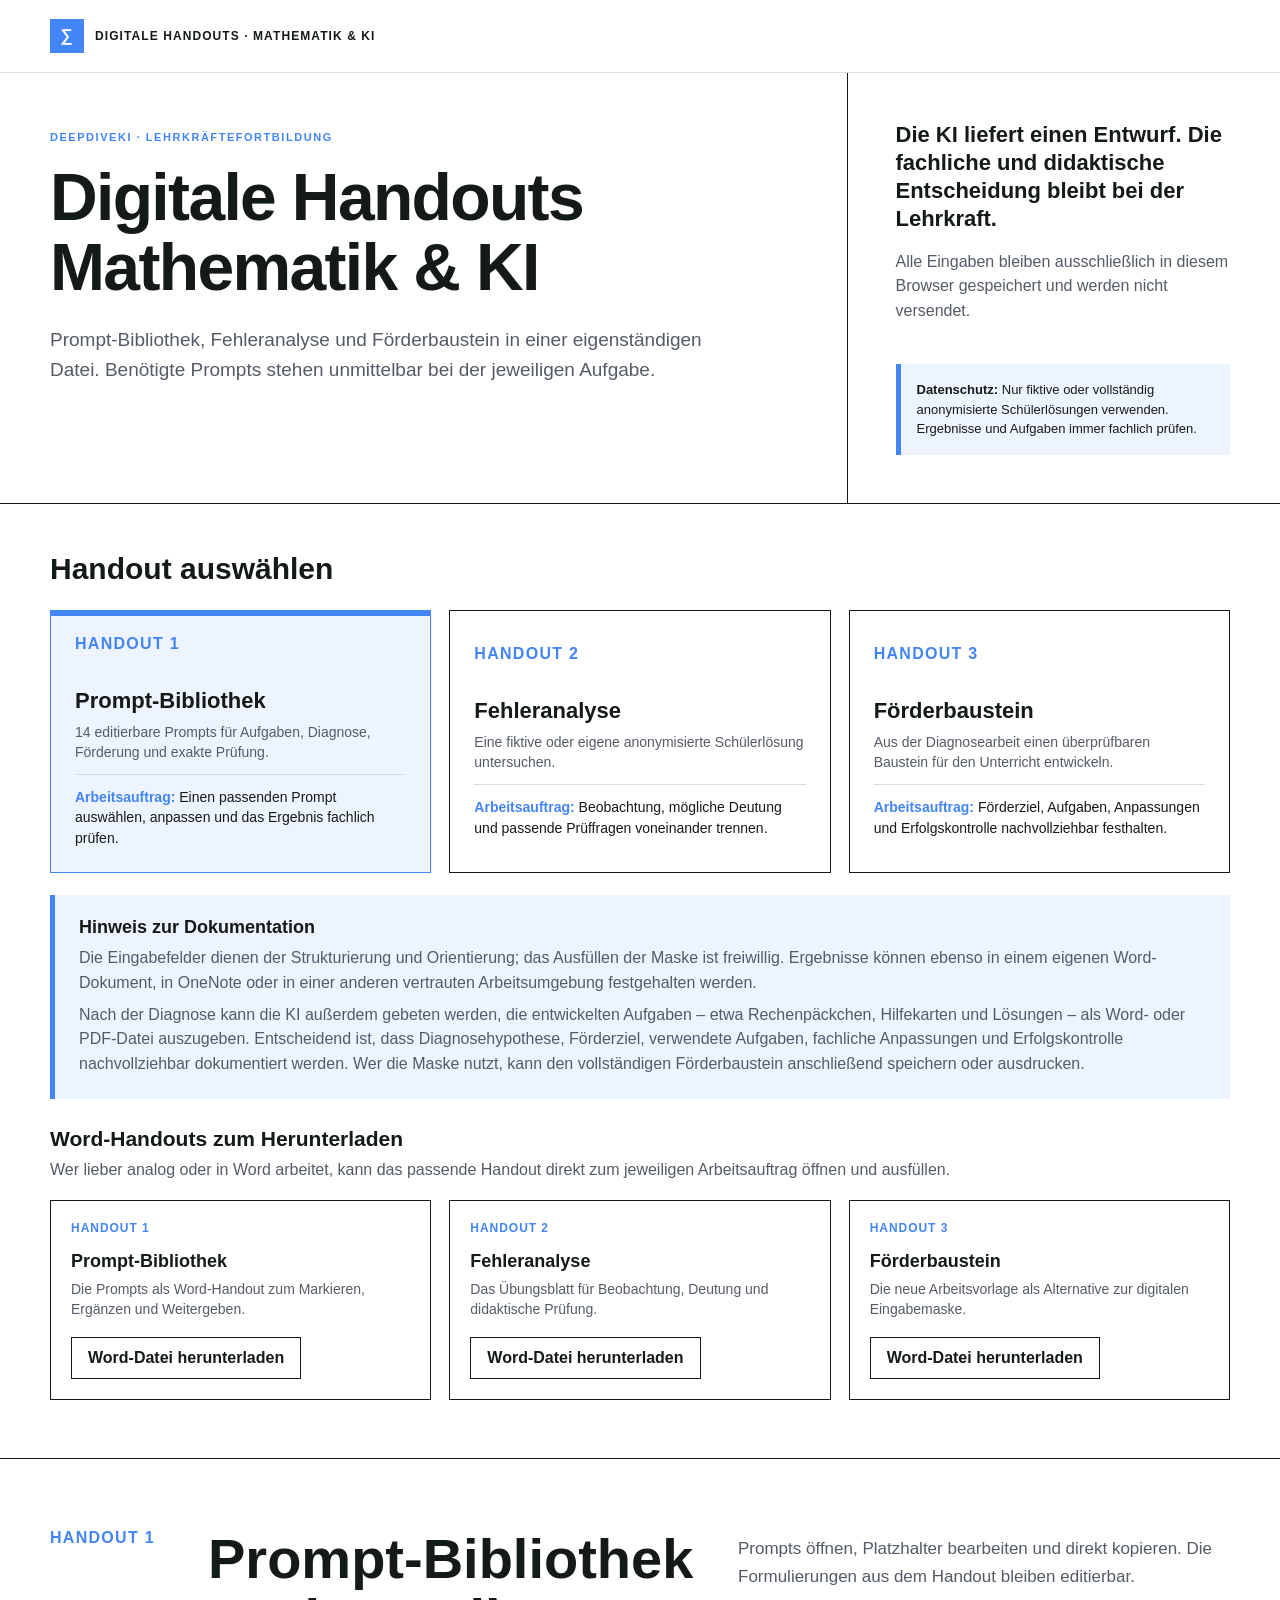
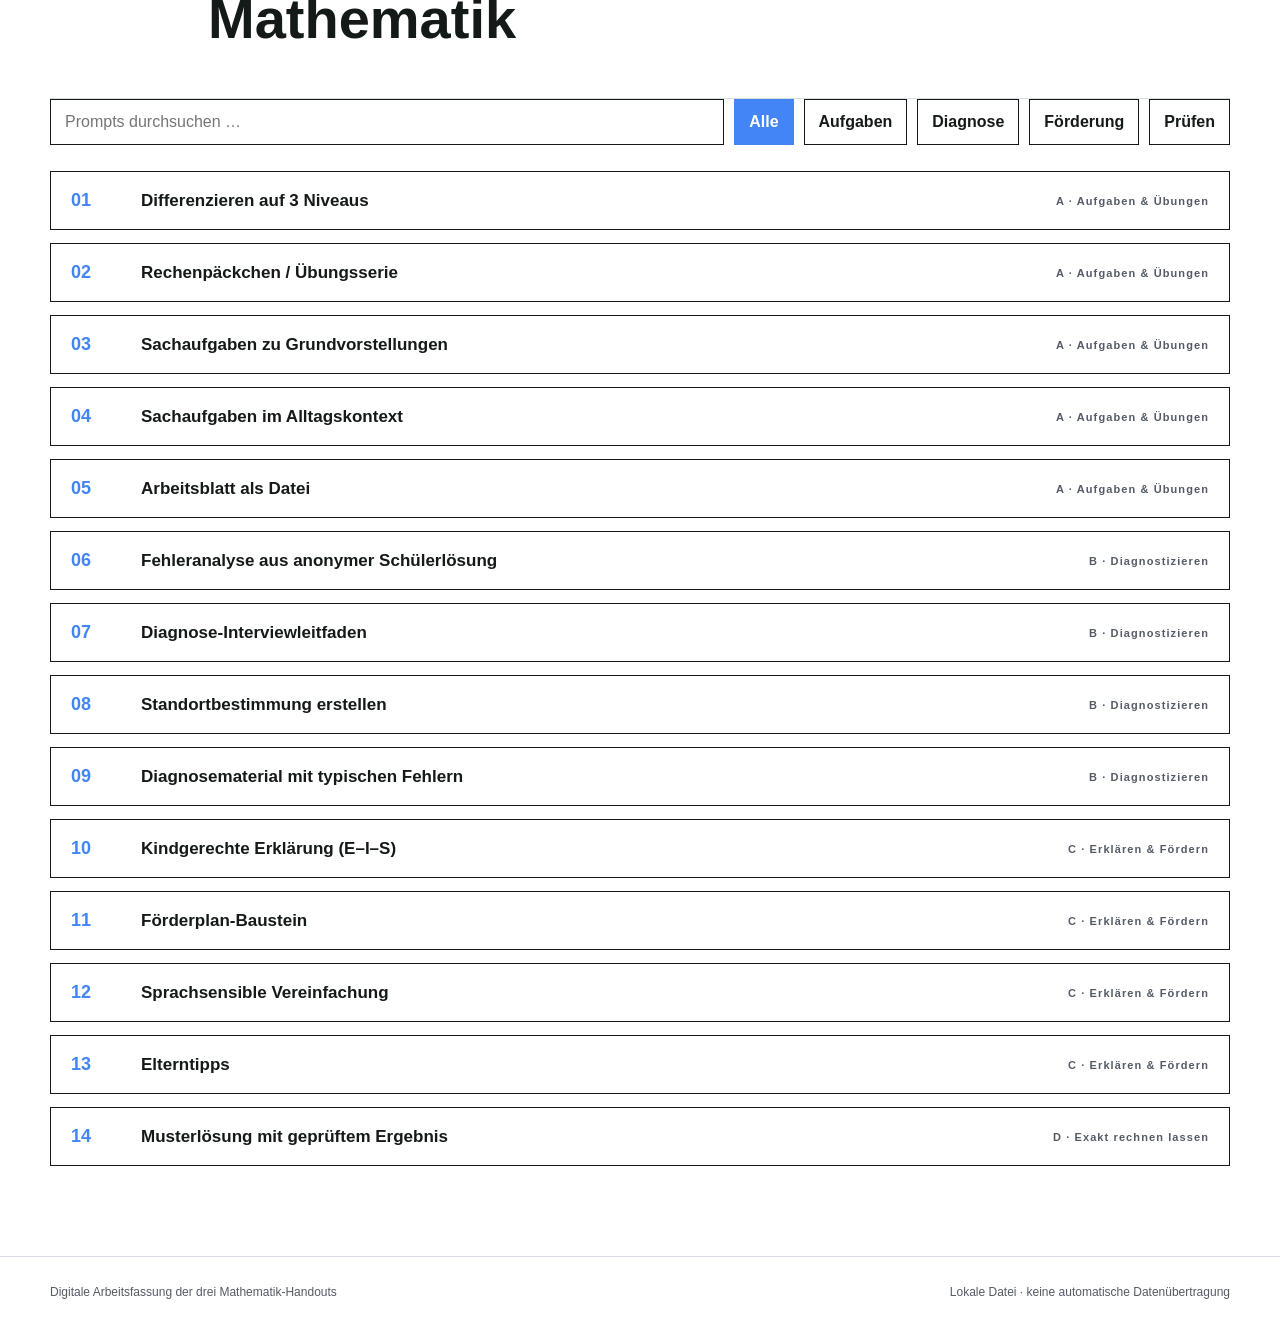
==== index.html @ 6865212b "Interaktive Handouts als Startseite bereitstellen" ====
<!doctype html>
<html lang="de">
<head>
  <meta charset="utf-8">
  <meta name="viewport" content="width=device-width, initial-scale=1">
  <meta name="description" content="Drei digitale Handouts zu Prompts, Fehleranalyse und Förderung im Mathematikunterricht.">
  <title>Digitale Handouts | Mathematik & KI</title>
  <style>
    :root {
      --ink: #141a18;
      --paper: #ffffff;
      --paper-2: #eef4ff;
      --white: #ffffff;
      --lime: #eaf2ff;
      --coral: #4385f5;
      --blue: #4385f5;
      --cyan: #4385f5;
      --muted: #545b66;
      --line: #d8dde6;
      --dark: #eef4ff;
      --serif: Arial, Helvetica, sans-serif;
      --sans: Arial, Helvetica, sans-serif;
      --shadow: none;
    }

    * { box-sizing: border-box; }
    html { scroll-behavior: smooth; }
    body { margin: 0; background: var(--paper); color: var(--ink); font-family: var(--sans); font-size: 16px; }
    button, input, textarea, select { font: inherit; color: inherit; }
    button { cursor: pointer; }
    a { color: inherit; }
    ::selection { background: var(--lime); }
    .wrap { width: min(1180px, calc(100% - 40px)); margin: 0 auto; }

    .topbar { position: sticky; top: 0; z-index: 20; border-bottom: 1px solid var(--line); background: rgba(244, 241, 233, .94); backdrop-filter: blur(14px); }
    .topbar .wrap { min-height: 72px; display: flex; align-items: center; justify-content: space-between; gap: 24px; }
    .brand { display: flex; align-items: center; gap: 11px; font-size: 12px; font-weight: 900; letter-spacing: .09em; }
    .brand-mark { width: 34px; height: 34px; display: grid; place-items: center; background: var(--blue); color: white; font-family: var(--sans); font-size: 17px; font-weight: 900; }
    .top-actions { display: flex; align-items: center; gap: 10px; }
    .status { min-height: 20px; color: var(--muted); font-size: 12px; font-weight: 750; }

    .hero { border-bottom: 1px solid var(--ink); }
    .hero .wrap { display: grid; grid-template-columns: 1.35fr .65fr; min-height: 450px; }
    .hero-copy { padding: 80px 70px 70px 0; }
    .eyebrow, .mini-label { margin: 0; font-size: 11px; font-weight: 900; letter-spacing: .14em; text-transform: uppercase; }
    .eyebrow { color: var(--blue); }
    h1 { margin: 20px 0 22px; max-width: 800px; font-family: var(--sans); font-size: clamp(42px, 6vw, 66px); font-weight: 800; line-height: 1.06; letter-spacing: -.025em; }
    h1 em { color: var(--ink); font-weight: 800; font-style: normal; }
    .hero-copy > p:last-child { max-width: 690px; color: var(--muted); font-size: 19px; line-height: 1.6; }
    .hero-side { padding: 68px 0 68px 48px; border-left: 1px solid var(--ink); display: flex; flex-direction: column; justify-content: flex-end; }
    .hero-side strong { font-family: var(--sans); font-size: 22px; line-height: 1.28; font-weight: 750; }
    .hero-side p { color: var(--muted); line-height: 1.55; }
    .privacy { margin-top: 24px; padding: 16px; border-left: 5px solid var(--blue); background: var(--paper-2); font-size: 13px; line-height: 1.5; }

    .station-picker { padding: 48px 0 58px; }
    .station-picker h2 { margin: 0 0 24px; font-family: var(--serif); font-size: 38px; font-weight: 400; }
    .station-tabs { display: grid; grid-template-columns: repeat(3, 1fr); gap: 18px; }
    .station-tab { min-height: 220px; padding: 24px; border: 1px solid var(--ink); background: transparent; text-align: left; transition: transform .15s, box-shadow .15s, background .15s; }
    .station-tab:hover, .station-tab:focus-visible { border-color: var(--blue); background: #f8fbff; }
    .station-tab.active { background: var(--paper-2); border-color: var(--blue); box-shadow: inset 0 5px 0 var(--blue); }
    .station-tab span { display: block; font-family: var(--serif); font-size: 30px; }
    .station-tab strong { display: block; margin: 35px 0 8px; font-size: 22px; }
    .station-tab small { color: var(--muted); font-size: 14px; line-height: 1.45; }
    .station-tab .station-task { display: block; margin-top: 12px; padding-top: 12px; border-top: 1px solid var(--line); color: var(--ink); }
    .station-tab .station-task b { color: var(--blue); }
    .work-note { margin-top: 22px; padding: 22px 24px; border-left: 5px solid var(--blue); background: var(--paper-2); }
    .work-note h3 { margin: 0 0 8px; font-size: 18px; }
    .work-note p { margin: 7px 0 0; color: var(--muted); line-height: 1.55; }
    .downloads { margin-top: 28px; }
    .downloads h3 { margin: 0 0 7px; font-size: 21px; }
    .downloads > p { margin: 0 0 17px; color: var(--muted); line-height: 1.55; }
    .download-grid { display: grid; grid-template-columns: repeat(3, 1fr); gap: 18px; }
    .download-card { display: flex; min-height: 180px; padding: 20px; border: 1px solid var(--ink); background: var(--white); flex-direction: column; align-items: flex-start; }
    .download-card span { color: var(--blue); font-size: 12px; font-weight: 900; letter-spacing: .08em; }
    .download-card strong { margin: 16px 0 7px; font-size: 18px; }
    .download-card p { margin: 0 0 18px; color: var(--muted); font-size: 14px; line-height: 1.45; }
    .download-card .button { margin-top: auto; display: inline-flex; align-items: center; text-decoration: none; color: var(--ink); }

    .station-panel { display: none; border-top: 1px solid var(--ink); }
    .station-panel.active { display: block; }
    .station-head { padding: 70px 0 50px; display: grid; grid-template-columns: 120px 1fr 1fr; gap: 38px; align-items: start; }
    .station-number { font-family: var(--sans); font-size: 16px; font-weight: 900; letter-spacing: .08em; color: var(--blue); }
    .station-head h2 { margin: 0; font-family: var(--sans); font-size: clamp(38px, 5vw, 56px); font-weight: 800; line-height: 1.06; color: var(--ink); }
    .station-head > p { margin: 6px 0 0; color: var(--muted); font-size: 17px; line-height: 1.6; }
    .station-body { padding-bottom: 90px; }

    .toolbar { display: flex; flex-wrap: wrap; align-items: center; gap: 10px; margin-bottom: 26px; }
    .toolbar input { flex: 1 1 280px; min-height: 46px; padding: 10px 14px; border: 1px solid var(--ink); background: var(--white); }
    .filter { min-height: 46px; padding: 10px 14px; border: 1px solid var(--ink); background: transparent; font-weight: 800; }
    .filter.active { background: var(--ink); color: white; }

    .prompt-list { display: grid; gap: 13px; }
    .prompt-item { border: 1px solid var(--ink); background: var(--white); }
    .prompt-item[hidden] { display: none; }
    .prompt-summary { width: 100%; padding: 18px 20px; border: 0; background: transparent; display: grid; grid-template-columns: 54px 1fr auto; align-items: center; gap: 16px; text-align: left; }
    .prompt-summary:hover { background: var(--paper-2); }
    .prompt-id { font-family: var(--serif); font-size: 25px; color: var(--coral); }
    .prompt-summary strong { font-size: 17px; }
    .prompt-category { color: var(--muted); font-size: 11px; font-weight: 900; letter-spacing: .1em; }
    .prompt-detail { display: none; padding: 0 20px 20px 90px; }
    .prompt-item.open .prompt-detail { display: block; }
    .prompt-detail textarea, .generated-prompt textarea { width: 100%; min-height: 130px; padding: 16px; border: 1px solid var(--ink); background: var(--paper); resize: vertical; line-height: 1.55; }
    .prompt-actions { display: flex; align-items: center; justify-content: space-between; gap: 12px; margin-top: 10px; }
    .prompt-actions small { color: var(--muted); }

    .button { min-height: 42px; padding: 10px 16px; border: 1px solid var(--ink); background: transparent; font-weight: 850; }
    .button:hover, .button:focus-visible { background: var(--lime); }
    .button.primary { border-color: var(--ink); background: var(--ink); color: white; }
    .button.primary:hover, .button.primary:focus-visible { background: var(--blue); border-color: var(--blue); }
    .button.coral { background: var(--coral); color: var(--ink); }

    .analysis-layout { display: grid; grid-template-columns: .86fr 1.14fr; gap: 34px; align-items: start; }
    .case-list { display: grid; gap: 9px; }
    .case-card { padding: 16px; border: 1px solid var(--ink); background: transparent; text-align: left; display: grid; grid-template-columns: 38px 1fr; gap: 12px; }
    .case-card:hover, .case-card.active { background: var(--lime); }
    .case-card span { font-family: var(--serif); font-size: 24px; }
    .case-card strong { display: block; }
    .case-card small { color: var(--muted); line-height: 1.4; }
    .own-case { margin-top: 18px; padding: 18px; border: 1px solid var(--ink); background: var(--white); }
    .own-case label, .form-grid label, .reflection-grid label { display: block; font-size: 12px; font-weight: 850; }
    .own-case input, .form-grid input, .form-grid textarea, .reflection-grid textarea { width: 100%; margin-top: 7px; padding: 12px; border: 1px solid var(--ink); background: var(--white); }
    .own-case label + label { margin-top: 12px; }
    .generated-prompt { border: 1px solid #b8c9e7; border-left: 5px solid var(--blue); background: var(--dark); color: var(--ink); padding: 24px; }
    .generated-prompt h3 { margin: 8px 0 17px; font-family: var(--serif); font-size: 31px; font-weight: 400; }
    .generated-prompt textarea { color: var(--ink); background: var(--white); min-height: 275px; }
    .generated-prompt .prompt-actions small { color: var(--muted); }
    .reflection-grid { display: grid; grid-template-columns: 1fr 1fr; gap: 18px; margin-top: 28px; }
    .reflection-grid label { padding: 19px; border: 1px solid var(--ink); background: var(--white); }
    .reflection-grid textarea { min-height: 115px; resize: vertical; }
    .trainer { margin-top: 32px; border: 1px solid var(--ink); }
    .trainer > button { width: 100%; padding: 17px 20px; border: 0; background: var(--paper-2); display: flex; justify-content: space-between; font-weight: 900; text-align: left; }
    .trainer-content { display: none; padding: 22px; background: var(--white); }
    .trainer.open .trainer-content { display: block; }
    .trainer-content h4 { margin: 0 0 9px; font-size: 19px; }
    .trainer-content p { color: var(--muted); line-height: 1.55; }
    .didactic-note { margin-top: 18px; padding: 17px; border-left: 5px solid var(--blue); background: #eef0ff; line-height: 1.55; }

    .builder-layout { display: grid; grid-template-columns: 1fr 1fr; gap: 30px; align-items: start; }
    .form-card { padding: 24px; border: 1px solid var(--ink); background: var(--white); }
    .form-card h3 { margin: 0 0 20px; font-family: var(--serif); font-size: 31px; font-weight: 400; }
    .form-grid { display: grid; grid-template-columns: 1fr 1fr; gap: 14px; }
    .form-grid label.wide { grid-column: 1 / -1; }
    .form-grid textarea { min-height: 95px; resize: vertical; }
    .form-grid textarea.long-output { min-height: 300px; }
    .form-grid textarea.final-output { min-height: 380px; }
    .module-list { display: grid; gap: 10px; }
    .module-card { border: 1px solid var(--ink); background: var(--paper); }
    .module-top { padding: 15px; display: grid; grid-template-columns: 28px 1fr auto; gap: 12px; align-items: center; }
    .module-top input { width: 20px; height: 20px; accent-color: var(--coral); }
    .module-top strong { display: block; }
    .module-top small { color: var(--muted); }
    .module-prompt { display: none; padding: 0 15px 15px 55px; }
    .module-card.selected .module-prompt { display: block; }
    .module-prompt textarea { width: 100%; min-height: 135px; padding: 13px; border: 1px solid var(--ink); background: var(--white); resize: vertical; line-height: 1.5; }
    .checklist { display: grid; gap: 10px; margin: 12px 0 20px; }
    .checklist label { display: flex; align-items: flex-start; gap: 11px; padding: 12px; border: 1px solid var(--line); }
    .checklist input { width: 19px; height: 19px; accent-color: var(--blue); }
    .builder-footer { margin-top: 28px; padding: 23px; border: 1px solid #b8c9e7; border-left: 5px solid var(--blue); background: var(--paper-2); display: flex; justify-content: space-between; align-items: center; gap: 20px; }
    .builder-footer p { margin: 0; max-width: 700px; line-height: 1.5; }
    .button-row { display: flex; flex-wrap: wrap; gap: 10px; }

    footer { padding: 28px 0 40px; border-top: 1px solid var(--line); color: var(--muted); font-size: 12px; }
    footer .wrap { display: flex; justify-content: space-between; gap: 20px; }

    /* Nähe zur Gestaltung der Word-Handouts */
    .topbar { background: rgba(255, 255, 255, .96); }
    .hero .wrap { min-height: 330px; }
    .hero-copy { padding-top: 58px; padding-bottom: 54px; }
    .hero-side { padding-top: 48px; padding-bottom: 48px; }
    .station-picker h2, .form-card h3, .generated-prompt h3, .sortLab h3, .canvasIntro h3 { font-family: var(--sans); font-weight: 750; }
    .station-picker h2 { font-size: 30px; }
    .station-tab span { color: var(--blue); font-family: var(--sans); font-size: 16px; font-weight: 900; letter-spacing: .08em; }
    .station-head { border-bottom: 1px solid var(--line); }
    .prompt-id { color: var(--blue); font-family: var(--sans); font-size: 18px; font-weight: 900; }
    .button.primary { background: var(--blue); border-color: var(--blue); }
    .button.coral { background: var(--blue); color: white; border-color: var(--blue); }
    .filter.active { background: var(--blue); border-color: var(--blue); }
    .case-card:hover, .case-card.active { background: var(--paper-2); border-color: var(--blue); }
    .case-card span { font-family: var(--sans); color: var(--blue); font-size: 18px; font-weight: 900; }
    .didactic-note { border-color: var(--blue); background: var(--paper-2); }
    .ai-help { grid-column: 1 / -1; padding: 17px; border-left: 5px solid var(--blue); background: var(--paper-2); }
    .ai-help h4 { margin: 0 0 7px; font-size: 17px; }
    .ai-help p { margin: 0 0 13px; color: var(--muted); font-size: 13px; line-height: 1.5; }
    .field-hint { display: block; margin-top: 7px; color: var(--muted); font-weight: 400; line-height: 1.4; }
    .print-summary { display: none; width: min(900px, calc(100% - 50px)); margin: 0 auto; padding: 48px 0; }
    .print-summary h1 { font-size: 30px; border-bottom: 2px solid var(--blue); padding-bottom: 12px; }
    .print-summary h2 { margin: 28px 0 8px; color: var(--blue); font-size: 20px; }
    .print-summary p, .print-summary li { line-height: 1.55; }
    .print-summary .print-note { padding: 14px; border-left: 4px solid var(--blue); background: var(--paper-2); }
    .print-summary .print-preserve { white-space: pre-wrap; overflow-wrap: anywhere; line-height: 1.55; }
    .print-summary .print-material { break-before: page; page-break-before: always; padding-top: 8px; }
    .print-summary .print-material h1 { margin-top: 0; }
    .print-summary .print-block { padding: 16px; border: 1px solid var(--line); }

    @media (max-width: 900px) {
      .hero .wrap, .station-head, .analysis-layout, .builder-layout { grid-template-columns: 1fr; }
      .hero-copy { padding-right: 0; }
      .hero-side { padding: 36px 0 55px; border-left: 0; border-top: 1px solid var(--ink); }
      .station-tabs, .download-grid { grid-template-columns: 1fr; }
      .station-tab { min-height: 145px; }
      .station-tab strong { margin-top: 20px; }
      .station-head { gap: 18px; }
      .station-number { font-size: 14px; }
    }

    @media (max-width: 620px) {
      .wrap { width: min(100% - 28px, 1180px); }
      .topbar .wrap { min-height: 62px; }
      .brand b { display: none; }
      .hero-copy { padding: 55px 0 45px; }
      h1 { font-size: 50px; }
      .station-picker { padding: 35px 0 45px; }
      .station-head { padding: 52px 0 35px; }
      .prompt-summary { grid-template-columns: 42px 1fr; }
      .prompt-category { grid-column: 2; }
      .prompt-detail { padding-left: 20px; }
      .reflection-grid, .form-grid { grid-template-columns: 1fr; }
      .form-grid label.wide { grid-column: auto; }
      .module-top { grid-template-columns: 28px 1fr; }
      .module-top .button { grid-column: 2; justify-self: start; }
      .module-prompt { padding-left: 15px; }
      .builder-footer, footer .wrap { align-items: flex-start; flex-direction: column; }
    }

    @media print {
      .topbar, .station-picker, .button, .prompt-actions, .trainer > button { display: none !important; }
      .station-panel { display: block !important; break-before: page; }
      .station-panel:first-of-type { break-before: auto; }
      .prompt-item, .trainer, .form-card { break-inside: avoid; }
      .prompt-detail, .trainer-content, .module-prompt { display: block !important; }
      body { background: white; }
      .hero .wrap { min-height: auto; }
      .hero-copy { padding: 38px 0; }
      .hero-side { display: none; }
      body.print-entry > header, body.print-entry > main, body.print-entry > footer { display: none !important; }
      body.print-entry .print-summary { display: block !important; }
    }
  </style>
</head>
<body>
  <header class="topbar">
    <div class="wrap">
      <div class="brand"><span class="brand-mark">∑</span><b>DIGITALE HANDOUTS · MATHEMATIK & KI</b></div>
      <div class="top-actions"><span class="status" id="globalStatus" role="status" aria-live="polite"></span></div>
    </div>
  </header>

  <main>
    <section class="hero">
      <div class="wrap">
        <div class="hero-copy">
          <p class="eyebrow">DEEPDIVEKI · LEHRKRÄFTEFORTBILDUNG</p>
          <h1>Digitale Handouts <em>Mathematik & KI</em></h1>
          <p>Prompt-Bibliothek, Fehleranalyse und Förderbaustein in einer eigenständigen Datei. Benötigte Prompts stehen unmittelbar bei der jeweiligen Aufgabe.</p>
        </div>
        <aside class="hero-side">
          <strong>Die KI liefert einen Entwurf. Die fachliche und didaktische Entscheidung bleibt bei der Lehrkraft.</strong>
          <p>Alle Eingaben bleiben ausschließlich in diesem Browser gespeichert und werden nicht versendet.</p>
          <div class="privacy"><b>Datenschutz:</b> Nur fiktive oder vollständig anonymisierte Schülerlösungen verwenden. Ergebnisse und Aufgaben immer fachlich prüfen.</div>
        </aside>
      </div>
    </section>

    <section class="station-picker" aria-labelledby="stationPickerTitle">
      <div class="wrap">
        <h2 id="stationPickerTitle">Handout auswählen</h2>
        <div class="station-tabs" role="tablist" aria-label="Digitale Handouts">
          <button class="station-tab active" type="button" role="tab" aria-selected="true" aria-controls="station1" id="tab1" data-station="station1">
            <span>HANDOUT 1</span><strong>Prompt-Bibliothek</strong><small>14 editierbare Prompts für Aufgaben, Diagnose, Förderung und exakte Prüfung.</small><small class="station-task"><b>Arbeitsauftrag:</b> Einen passenden Prompt auswählen, anpassen und das Ergebnis fachlich prüfen.</small>
          </button>
          <button class="station-tab" type="button" role="tab" aria-selected="false" aria-controls="station2" id="tab2" data-station="station2">
            <span>HANDOUT 2</span><strong>Fehleranalyse</strong><small>Eine fiktive oder eigene anonymisierte Schülerlösung untersuchen.</small><small class="station-task"><b>Arbeitsauftrag:</b> Beobachtung, mögliche Deutung und passende Prüffragen voneinander trennen.</small>
          </button>
          <button class="station-tab" type="button" role="tab" aria-selected="false" aria-controls="station3" id="tab3" data-station="station3">
            <span>HANDOUT 3</span><strong>Förderbaustein</strong><small>Aus der Diagnosearbeit einen überprüfbaren Baustein für den Unterricht entwickeln.</small><small class="station-task"><b>Arbeitsauftrag:</b> Förderziel, Aufgaben, Anpassungen und Erfolgskontrolle nachvollziehbar festhalten.</small>
          </button>
        </div>
        <aside class="work-note" aria-label="Hinweis zur Dokumentation">
          <h3>Hinweis zur Dokumentation</h3>
          <p>Die Eingabefelder dienen der Strukturierung und Orientierung; das Ausfüllen der Maske ist freiwillig. Ergebnisse können ebenso in einem eigenen Word-Dokument, in OneNote oder in einer anderen vertrauten Arbeitsumgebung festgehalten werden.</p>
          <p>Nach der Diagnose kann die KI außerdem gebeten werden, die entwickelten Aufgaben – etwa Rechenpäckchen, Hilfekarten und Lösungen – als Word- oder PDF-Datei auszugeben. Entscheidend ist, dass Diagnosehypothese, Förderziel, verwendete Aufgaben, fachliche Anpassungen und Erfolgskontrolle nachvollziehbar dokumentiert werden. Wer die Maske nutzt, kann den vollständigen Förderbaustein anschließend speichern oder ausdrucken.</p>
        </aside>
        <section class="downloads" id="word-downloads" aria-labelledby="downloadTitle">
          <h3 id="downloadTitle">Word-Handouts zum Herunterladen</h3>
          <p>Wer lieber analog oder in Word arbeitet, kann das passende Handout direkt zum jeweiligen Arbeitsauftrag öffnen und ausfüllen.</p>
          <div class="download-grid">
            <article class="download-card">
              <span>HANDOUT 1</span>
              <strong>Prompt-Bibliothek</strong>
              <p>Die Prompts als Word-Handout zum Markieren, Ergänzen und Weitergeben.</p>
              <a class="button" href="Handout 1 - Prompt-Bibliothek Mathematik.docx" download>Word-Datei herunterladen</a>
            </article>
            <article class="download-card">
              <span>HANDOUT 2</span>
              <strong>Fehleranalyse</strong>
              <p>Das Übungsblatt für Beobachtung, Deutung und didaktische Prüfung.</p>
              <a class="button" href="Handout 2 - Fehleranalyse Uebungsblatt.docx" download>Word-Datei herunterladen</a>
            </article>
            <article class="download-card">
              <span>HANDOUT 3</span>
              <strong>Förderbaustein</strong>
              <p>Die neue Arbeitsvorlage als Alternative zur digitalen Eingabemaske.</p>
              <a class="button" href="Handout 3 - Foerderbaustein-Arbeitsvorlage.docx" download>Word-Datei herunterladen</a>
            </article>
          </div>
        </section>
      </div>
    </section>

    <section class="station-panel active" id="station1" role="tabpanel" aria-labelledby="tab1">
      <div class="wrap">
        <div class="station-head">
          <div class="station-number">HANDOUT 1</div>
          <h2>Prompt-Bibliothek Mathematik</h2>
          <p>Prompts öffnen, Platzhalter bearbeiten und direkt kopieren. Die Formulierungen aus dem Handout bleiben editierbar.</p>
        </div>
        <div class="station-body">
          <div class="toolbar" aria-label="Prompt-Bibliothek filtern">
            <input id="promptSearch" type="search" placeholder="Prompts durchsuchen …" aria-label="Prompts durchsuchen">
            <button class="filter active" type="button" data-filter="alle">Alle</button>
            <button class="filter" type="button" data-filter="A">Aufgaben</button>
            <button class="filter" type="button" data-filter="B">Diagnose</button>
            <button class="filter" type="button" data-filter="C">Förderung</button>
            <button class="filter" type="button" data-filter="D">Prüfen</button>
          </div>
          <div class="prompt-list" id="promptList"></div>
        </div>
      </div>
    </section>

    <section class="station-panel" id="station2" role="tabpanel" aria-labelledby="tab2" hidden>
      <div class="wrap">
        <div class="station-head">
          <div class="station-number">HANDOUT 2</div>
          <h2>Fehleranalyse: Übungsblatt</h2>
          <p>Eine fiktive Lösung auswählen und die KI-Antwort anschließend fachlich prüfen. Eine einzelne Lösung erlaubt nur Diagnosehypothesen, keine abschließende Diagnose.</p>
        </div>
        <div class="station-body">
          <div class="analysis-layout">
            <div>
              <p class="mini-label">FIKTIVE SCHÜLERLÖSUNG WÄHLEN</p>
              <div class="case-list" id="caseList"></div>
              <div class="own-case">
                <p class="mini-label">ODER EIGENES ANONYMISIERTES BEISPIEL</p>
                <label>Klasse / Stufe<input id="ownClass" type="text" placeholder="z. B. 7"></label>
                <label>Aufgabe und falsche Lösung<input id="ownSolution" type="text" placeholder="z. B. 3/4 + 1/2 = 4/6"></label>
                <button class="button" id="useOwnCase" type="button">Eigenes Beispiel verwenden</button>
              </div>
            </div>
            <div class="generated-prompt">
              <p class="mini-label">PROMPT ZUR GEWÄHLTEN AUFGABE</p>
              <h3 id="selectedCaseTitle">Beispiel 1 · Klasse 1</h3>
              <textarea id="analysisPrompt" aria-label="Prompt für die Fehleranalyse"></textarea>
              <div class="prompt-actions">
                <small>Den Prompt können Sie vor dem Kopieren bearbeiten.</small>
                <button class="button coral" type="button" data-copy-target="analysisPrompt">Prompt kopieren</button>
              </div>
            </div>
          </div>

          <div class="reflection-grid">
            <label>Wo lag die KI fachlich richtig?<textarea id="reflectionRight" placeholder="Beobachtungen festhalten …"></textarea></label>
            <label>Wo musste ich als Lehrkraft korrigieren oder nachfragen?<textarea id="reflectionCorrect" placeholder="Kritische Punkte festhalten …"></textarea></label>
          </div>

          <div class="trainer" id="trainerBox">
            <button type="button" id="toggleTrainer" aria-expanded="false"><span>Mögliche fachliche Deutung</span><span>zur Orientierung öffnen +</span></button>
            <div class="trainer-content" id="trainerContent"></div>
          </div>
          <div class="didactic-note"><b>Didaktischer Kern:</b> Fehler können regelhaft sein, müssen es aber nicht. Die KI kann mögliche Deutungen und Prüffragen liefern; erst weitere Aufgaben oder ein Gespräch helfen, zwischen konkurrierenden Hypothesen zu unterscheiden.</div>
        </div>
      </div>
    </section>

    <section class="station-panel" id="station3" role="tabpanel" aria-labelledby="tab3" hidden>
      <div class="wrap">
        <div class="station-head">
          <div class="station-number">HANDOUT 3</div>
          <h2>Förderbaustein-Vorlage</h2>
          <p>Ausgangslage und Förderziel festhalten, einen Baustein wählen und den passenden Prompt direkt an dieser Stelle verwenden.</p>
        </div>
        <div class="station-body">
          <div class="builder-layout">
            <section class="form-card">
              <h3>1 · Ausgangslage und Ziel</h3>
              <div class="form-grid">
                <label>Klasse / Stufe<input id="buildClass" type="text" placeholder="z. B. Klasse 4"></label>
                <label>Thema / Leitidee<input id="buildTopic" type="text" placeholder="z. B. Zahl & Operation"></label>
                <label class="wide">Aufgabe und beobachtete Schülerlösung<textarea id="buildObservation" placeholder="z. B. Aufgabe: 1/2 + 1/3; notiert wurde: 2/5. Nur anonymisierte oder fiktive Angaben."></textarea></label>
                <label class="wide">Eigene Vermutung zur Fehlvorstellung <span style="font-weight:400">(optional)</span><textarea id="buildError" placeholder="z. B. Zähler und Nenner werden jeweils getrennt addiert. Das Feld kann leer bleiben."></textarea></label>
                <label class="wide">Möglicherweise betroffene Grundvorstellung <span style="font-weight:400">(optional)</span><input id="buildConception" type="text" placeholder="z. B. Anteil vom Ganzen oder Bedeutung des Nenners"></label>
                <div class="ai-help">
                  <h4>Noch keine sichere Deutung?</h4>
                  <p>Der folgende Prompt übernimmt die oben eingetragene Aufgabe und Schülerlösung. Die KI soll mögliche Fehlvorstellungen ausdrücklich nur als Hypothesen formulieren und passende Prüffragen entwickeln. Ihre Antwort trägt genau die Feldüberschriften dieser Maske und kann deshalb abschnittsweise hier oder in die Word-Vorlage kopiert werden.</p>
                  <button class="button primary" id="copyHypothesisPrompt" type="button">KI-Prompt zur Hypothesenbildung kopieren</button>
                </div>
                <label>Mini-Ziel 1<input id="buildGoal1" type="text" placeholder="z. B. 4 von 5 Aufgaben durch Zerlegen lösen"><small class="field-hint">Realistisches Beispiel: Das Kind löst 4 von 5 Aufgaben mit Zehnerübergang durch Zerlegen statt zählend.</small></label>
                <label>Mini-Ziel 2<input id="buildGoal2" type="text" placeholder="z. B. den Rechenweg mit Material erklären"><small class="field-hint">Realistisches Beispiel: Das Kind erklärt an Material, warum 8 + 5 als 10 + 3 gerechnet werden kann.</small></label>
              </div>
            </section>

            <section class="form-card">
              <h3>2 · Baustein wählen</h3>
              <div class="module-list" id="moduleList"></div>
            </section>

            <section class="form-card">
              <h3>3 · KI-Entwurf und Anpassung</h3>
              <div class="form-grid">
                <label class="wide">KI-Entwurf<textarea class="long-output" id="buildDraft" placeholder="Das vollständige Ergebnis der KI hier einfügen – einschließlich aller Aufgaben, Rechenpäckchen, Hilfen und Lösungen …"></textarea><small class="field-hint">Dieses Feld ist bewusst groß, damit auch längere Aufgabenserien vollständig sichtbar und bearbeitbar bleiben.</small></label>
                <label class="wide">Meine fachlichen und didaktischen Anpassungen<textarea id="buildAdjustments" placeholder="Was muss am KI-Entwurf verändert werden – und warum?"></textarea></label>
                <label class="wide">Überarbeitete Fassung / einsatzbereites Material<textarea class="final-output" id="buildFinal" placeholder="Hier die korrigierte Endfassung einfügen: vollständige Aufgaben, Rechenpäckchen, Hilfen und Lösungen, mit denen weitergearbeitet werden soll …"></textarea><small class="field-hint">Beim Drucken und Speichern wird diese Fassung zusätzlich als eigenes Arbeitsmaterial ausgegeben.</small></label>
              </div>
            </section>

            <section class="form-card">
              <h3>4 · Prüfung und Einsatz</h3>
              <div class="checklist">
                <label><input type="checkbox" data-check="results">Rechenergebnisse und Lösungen stimmen.</label>
                <label><input type="checkbox" data-check="level">Aufgaben und Hilfen passen zum Lernstand.</label>
                <label><input type="checkbox" data-check="language">Sprache, Darstellung und Kontext sind altersgerecht.</label>
                <label><input type="checkbox" data-check="diagnosis">Der Baustein passt zur Diagnosehypothese.</label>
                <label><input type="checkbox" data-check="privacy">Es werden keine personenbezogenen Daten verwendet.</label>
              </div>
              <div class="form-grid">
                <label class="wide">Wann und wie im Unterricht?<textarea id="buildUse" placeholder="Sozialform, Dauer, Material, Zeitpunkt …"></textarea></label>
                <label class="wide">Erfolgskontrolle<textarea id="buildSuccess" placeholder="Woran erkenne ich, dass das Ziel erreicht ist?"></textarea></label>
              </div>
            </section>
          </div>

          <div class="builder-footer">
            <p><b>Merksatz:</b> Die KI liefert einen Entwurf. Die didaktische Verantwortung und die fachliche Endkontrolle bleiben bei Ihnen.</p>
            <div class="button-row">
              <button class="button" id="saveBuilder" type="button">Im Browser speichern</button>
              <button class="button" id="downloadBuilder" type="button">Als Datei speichern</button>
              <button class="button primary" id="copyBuilder" type="button">Förderbaustein kopieren</button>
              <button class="button" id="printBuilder" type="button">Förderbaustein und Material drucken</button>
            </div>
          </div>
        </div>
      </div>
    </section>
  </main>

  <section class="print-summary" id="printSummary" aria-hidden="true"></section>

  <footer>
    <div class="wrap"><span>Digitale Arbeitsfassung der drei Mathematik-Handouts</span><span>Lokale Datei · keine automatische Datenübertragung</span></div>
  </footer>

  <script>
    const prompts = [
      { id: 1, category: "A", group: "Aufgaben & Übungen", title: "Differenzieren auf 3 Niveaus", text: "Erstelle zum Thema [z. B. schriftliche Subtraktion im ZR bis 1000] für Klasse [4] je 4 Aufgaben auf drei Niveaustufen (grundlegend / mittel / erweitert), mit Lösungen und je einem kurzen Hilfekarten-Tipp." },
      { id: 2, category: "A", group: "Aufgaben & Übungen", title: "Rechenpäckchen / Übungsserie", text: "Erzeuge ein Rechenpäckchen mit 10 Aufgaben zum [kleinen Einmaleins, 7er-/8er-Reihe], mit steigender Schwierigkeit und einem separaten Lösungsblatt." },
      { id: 3, category: "A", group: "Aufgaben & Übungen", title: "Sachaufgaben zu Grundvorstellungen", text: "Schreibe je eine Textaufgabe zur Subtraktion für die Grundvorstellungen Wegnehmen, Ergänzen und Vergleichen (Klasse 2)." },
      { id: 4, category: "A", group: "Aufgaben & Übungen", title: "Sachaufgaben im Alltagskontext", text: "Erstelle 5 Sachaufgaben zum [Überschlagsrechnen] im Kontext [Einkaufen / Schulfest] für Klasse [X], mit Lösungswegen." },
      { id: 5, category: "A", group: "Aufgaben & Übungen", title: "Arbeitsblatt als Datei", text: "Formatiere die Aufgaben als druckfertiges Arbeitsblatt mit Kopfzeile (Name/Datum/Klasse) und gib es als Word- oder PDF-Datei zum Download aus. Erstelle das Lösungsblatt separat." },
      { id: 6, category: "B", group: "Diagnostizieren", title: "Fehleranalyse aus anonymer Schülerlösung", text: "Ein Kind rechnet [1/2 + 1/3 = 2/5]. Welche Fehlvorstellung könnte dahinterstecken? Formuliere höchstens zwei Diagnosehypothesen, erkläre den sichtbaren Fehler kindgerecht und gib zu jeder Hypothese eine kurze Prüffrage oder Kontrastaufgabe. Schlage erst danach 2 passende Übungen vor." },
      { id: 7, category: "B", group: "Diagnostizieren", title: "Diagnose-Interviewleitfaden", text: "Erstelle 8 Diagnosefragen für ein kurzes Mathe-Gespräch mit einem Kind, um herauszufinden, ob es tragfähige Grundvorstellungen zur [Division] hat. Ordne jeder Frage kurz zu, was mit ihr geprüft werden soll." },
      { id: 8, category: "B", group: "Diagnostizieren", title: "Standortbestimmung erstellen", text: "Entwirf eine schriftliche Standortbestimmung mit 10 Aufgaben zum [Operationsverständnis Multiplikation] für Klasse [3]. Ergänze einen Erwartungshorizont: Welche Kompetenz oder Vorstellung soll jede Aufgabe sichtbar machen?" },
      { id: 9, category: "B", group: "Diagnostizieren", title: "Diagnosematerial mit typischen Fehlern", text: "Erstelle 6 [Additionsaufgaben mit Zehnerübergang] mit typischen Fehllösungen als Multiple-Choice. Ergänze zu jeder falschen Antwort eine mögliche, ausdrücklich als Hypothese gekennzeichnete Denkweise." },
      { id: 10, category: "C", group: "Erklären & Fördern", title: "Kindgerechte Erklärung (E–I–S)", text: "Erkläre [den Zehnerübergang bei 8 + 5] für ein Kind der [1.] Klasse in einfacher Sprache: mit einer Handlung, einem Bild-Vorschlag und der Rechnung (Handlung – Bild – Symbol). Ergänze eine kurze Frage, mit der die Vorstellung des Kindes geprüft werden kann." },
      { id: 11, category: "C", group: "Erklären & Fördern", title: "Förderplan-Baustein", text: "Formuliere aus dieser anonymen Fehlerbeschreibung [zählendes Rechnen, kein sicherer Zehnerübergang] drei konkrete Förderziele und passende Übungsformate für 4 Wochen, mit kurzer Erfolgskontrolle." },
      { id: 12, category: "C", group: "Erklären & Fördern", title: "Sprachsensible Vereinfachung", text: "Vereinfache diese Textaufgabe sprachlich für Kinder mit geringen Deutschkenntnissen, ohne den mathematischen Gehalt zu verändern. Benenne anschließend, welche sprachlichen Hürden du verändert hast." },
      { id: 13, category: "C", group: "Erklären & Fördern", title: "Elterntipps", text: "Formuliere kurze, konkrete Übungstipps für Eltern, deren Kind [den Zehnerübergang] noch nicht sicher beherrscht. Vermeide Fachsprache und ergänze ein Beispiel für eine fünfminütige Übung." },
      { id: 14, category: "D", group: "Exakt rechnen lassen", title: "Musterlösung mit geprüftem Ergebnis", text: "Löse diese Aufgabe Schritt für Schritt und nutze ein Rechenwerkzeug wie Code-Interpreter oder Datenanalyse, um das Ergebnis exakt zu prüfen. Trenne Rechenweg, Ergebnisprüfung und didaktische Erklärung deutlich." }
    ];

    const cases = [
      { id: 1, grade: "1", task: "15 − 7 = ?", solution: "15 − 7 = 12", title: "Zehnerübergang", trainer: "Mögliche Hypothese: Das Kind rechnet nach dem Wegdenken des Zehners 7 − 5 = 2 und setzt die 1 wieder davor. Zu prüfen sind Wegnehmen, Zerlegen und der Zehnerübergang. Eine einzelne Lösung reicht nicht als Beleg." },
      { id: 2, grade: "2", task: "Schreibe die Zahl „sechzehn“", solution: "61", title: "Stellenwert und Zahlwort", trainer: "Mögliche Hypothese: Zehner und Einer werden entsprechend der gehörten Reihenfolge vertauscht. Zu prüfen sind Stellenwertverständnis, Zahlwortstruktur und die Verbindung von Menge, Zahlwort und Ziffernschreibweise." },
      { id: 3, grade: "3", task: "503 − 78 = ?", solution: "503 − 78 = 575", title: "Entbündeln bei der Subtraktion", trainer: "Mögliche Hypothese: An einzelnen Stellen wird jeweils die kleinere von der größeren Ziffer abgezogen. Zu prüfen sind Bündeln, Entbündeln und die Bedeutung der Stellenwerte." },
      { id: 4, grade: "4", task: "6 · 7 = ?", solution: "6 · 7 = 13", title: "Operationsverständnis Multiplikation", trainer: "Mögliche Hypothese: Das Malzeichen wird übersehen oder als Pluszeichen gedeutet. Zu prüfen ist, ob Multiplikation als gleich große Gruppen, wiederholtes Addieren oder Anordnung verstanden wird." },
      { id: 5, grade: "6", task: "1/2 + 1/3 = ?", solution: "1/2 + 1/3 = 2/5", title: "Bruchaddition", trainer: "Sichtbar ist die getrennte Addition von Zähler und Nenner. Mögliche Hypothesen betreffen die Bedeutung des Nenners, gleich große Teile und das Erweitern. Eine Plausibilitätsfrage ist hilfreich: Kann das Ergebnis kleiner als 1/2 sein?" },
      { id: 6, grade: "5", task: "3,5 + 12 = ?", solution: "3,5 + 12 = 4,7", title: "Stellenwert bei Dezimalzahlen", trainer: "Mögliche Hypothese: 12 wird als 1,2 verarbeitet oder die Ziffern werden ohne Stellenwertbezug zusammengeführt. Zu prüfen sind Kommaausrichtung und die Bedeutung von Einern und Zehnteln." }
    ];

    const modules = [
      { id: "diff", promptId: 1, title: "Differenziert", subtitle: "Aufgaben auf drei Niveaus" },
      { id: "practice", promptId: 2, title: "Üben", subtitle: "Rechenpäckchen oder adaptive Serie" },
      { id: "explain", promptId: 10, title: "Erklären", subtitle: "Handlung – Bild – Symbol" },
      { id: "material", promptId: 5, title: "Material", subtitle: "Arbeitsblatt als Datei" },
      { id: "plan", promptId: 11, title: "Förderplan", subtitle: "Ziele und Übungen für vier Wochen" }
    ];

    const globalStatus = document.getElementById("globalStatus");
    let statusTimer;
    let currentCase = cases[0];
    let activeFilter = "alle";

    function announce(message) {
      globalStatus.textContent = message;
      window.clearTimeout(statusTimer);
      statusTimer = window.setTimeout(() => { globalStatus.textContent = ""; }, 2200);
    }

    async function copyText(text) {
      try {
        await navigator.clipboard.writeText(text);
      } catch {
        const helper = document.createElement("textarea");
        helper.value = text;
        helper.style.position = "fixed";
        helper.style.opacity = "0";
        document.body.appendChild(helper);
        helper.select();
        document.execCommand("copy");
        helper.remove();
      }
      announce("In die Zwischenablage kopiert ✓");
    }

    function escapeHtml(value) {
      return String(value).replace(/[&<>'"]/g, character => ({ "&": "&amp;", "<": "&lt;", ">": "&gt;", "'": "&#39;", "\"": "&quot;" })[character]);
    }

    function printValue(value) {
      return escapeHtml(value || "—").replace(/\n/g, "<br>");
    }

    function renderPromptLibrary() {
      const promptList = document.getElementById("promptList");
      promptList.innerHTML = prompts.map(prompt => `
        <article class="prompt-item" data-category="${prompt.category}" data-search="${(prompt.title + " " + prompt.text).toLowerCase()}">
          <button class="prompt-summary" type="button" aria-expanded="false">
            <span class="prompt-id">${String(prompt.id).padStart(2, "0")}</span>
            <strong>${prompt.title}</strong>
            <span class="prompt-category">${prompt.category} · ${prompt.group}</span>
          </button>
          <div class="prompt-detail">
            <textarea id="prompt-${prompt.id}" aria-label="Prompt ${prompt.id}: ${prompt.title}">${prompt.text}</textarea>
            <div class="prompt-actions"><small>Platzhalter in eckigen Klammern ersetzen.</small><button class="button primary" type="button" data-copy-target="prompt-${prompt.id}">Prompt kopieren</button></div>
          </div>
        </article>`).join("");

      promptList.querySelectorAll(".prompt-summary").forEach(button => {
        button.addEventListener("click", () => {
          const item = button.closest(".prompt-item");
          item.classList.toggle("open");
          button.setAttribute("aria-expanded", String(item.classList.contains("open")));
        });
      });
    }

    function filterPrompts() {
      const query = document.getElementById("promptSearch").value.trim().toLowerCase();
      document.querySelectorAll(".prompt-item").forEach(item => {
        const categoryMatch = activeFilter === "alle" || item.dataset.category === activeFilter;
        const searchMatch = !query || item.dataset.search.includes(query);
        item.hidden = !(categoryMatch && searchMatch);
      });
    }

    function analysisPromptFor(item) {
      return `Hier ist die Lösung eines Kindes aus Klasse ${item.grade}: ${item.task} – notiert wurde: „${item.solution}“.

1. Beschreibe zunächst ausschließlich, was in der Lösung sichtbar ist.
2. Formuliere höchstens zwei mögliche Erklärungen des Denkwegs und kennzeichne sie ausdrücklich als Hypothesen.
3. Benenne zu jeder Hypothese die möglicherweise betroffene Grundvorstellung.
4. Schlage zu jeder Hypothese eine gezielte Rückfrage oder kurze Kontrastaufgabe für ein Diagnosegespräch vor.
5. Gib erst anschließend zwei mögliche Übungen an. Begründe jeweils, zu welcher Hypothese sie passen.

Trenne Beobachtung, Deutung, Prüfung und Förderung klar. Weise darauf hin, was die Lehrkraft fachlich selbst kontrollieren muss.`;
    }

    function setCurrentCase(item) {
      currentCase = item;
      document.querySelectorAll(".case-card").forEach(card => card.classList.toggle("active", Number(card.dataset.caseId) === item.id));
      document.getElementById("selectedCaseTitle").textContent = item.id ? `Beispiel ${item.id} · Klasse ${item.grade}` : `Eigenes Beispiel · Klasse ${item.grade}`;
      document.getElementById("analysisPrompt").value = analysisPromptFor(item);
      document.getElementById("trainerContent").innerHTML = `<h4>Mögliche Antwort · ${item.title || "Eigenes Beispiel"}</h4><p>${item.trainer || "Für eigene Beispiele gibt es keine vorformulierte Antwort. Formulieren Sie mindestens zwei denkbare Hypothesen und planen Sie eine Prüffrage, mit der sich diese unterscheiden lassen."}</p>`;
    }

    function renderCases() {
      const list = document.getElementById("caseList");
      list.innerHTML = cases.map(item => `
        <button class="case-card ${item.id === 1 ? "active" : ""}" type="button" data-case-id="${item.id}">
          <span>${String(item.id).padStart(2, "0")}</span><span><strong>${item.task}</strong><small>Klasse ${item.grade} · ${item.solution}</small></span>
        </button>`).join("");
      list.querySelectorAll(".case-card").forEach(card => card.addEventListener("click", () => setCurrentCase(cases.find(item => item.id === Number(card.dataset.caseId)))));
      setCurrentCase(cases[0]);
    }

    function getBuilderContext() {
      return {
        grade: document.getElementById("buildClass").value || "[Klasse / Stufe]",
        topic: document.getElementById("buildTopic").value || "[Thema / Leitidee]",
        observation: document.getElementById("buildObservation").value || "[Aufgabe und anonymisierte Schülerlösung]",
        error: document.getElementById("buildError").value || "[noch keine eigene Vermutung]",
        conception: document.getElementById("buildConception").value || "[noch nicht geklärt]",
        goals: [document.getElementById("buildGoal1").value, document.getElementById("buildGoal2").value].filter(Boolean).join("; ") || "[konkrete Förderziele]"
      };
    }

    function hypothesisPrompt() {
      const context = getBuilderContext();
      const ownIdea = document.getElementById("buildError").value.trim();
      return `Du unterstützt mich bei einer vorsichtigen Fehleranalyse im Mathematikunterricht.

Klasse / Stufe: ${context.grade}
Thema / Leitidee: ${context.topic}
Aufgabe und anonymisierte Schülerlösung: ${context.observation}
${ownIdea ? `Meine vorläufige Vermutung: ${ownIdea}` : "Ich habe noch keine eigene Vermutung zur möglichen Fehlvorstellung. Entwickle in diesem Fall höchstens zwei plausible, klar unterscheidbare Hypothesen."}

Arbeite zunächst in vier Schritten:
1. Beobachten: Beschreibe ausschließlich, was in der notierten Lösung sichtbar ist.
2. Deuten: Prüfe meine Vermutung, sofern eine vorliegt. Formuliere insgesamt höchstens zwei unterschiedliche Erklärungen und kennzeichne beide ausdrücklich als Hypothesen.
3. Prüfen: Entwickle zu jeder Hypothese eine kurze Rückfrage oder Kontrastaufgabe, mit der ich sie im Gespräch prüfen kann.
4. Einordnen: Benenne zu jeder Hypothese die möglicherweise betroffene Grundvorstellung.

Formuliere anschließend zwei vorläufige, realistische und beobachtbare Mini-Ziele, die zu den Hypothesen passen. Ein Ziel soll eine mathematische Handlung oder Strategie beschreiben, das andere eine Erklärung oder Darstellung. Formuliere keine abschließende Diagnose aus einer einzelnen Lösung.

Gib deine Antwort als kopierfreundlichen Fließtext mit genau diesen Überschriften und in genau dieser Reihenfolge aus:

KLASSE / STUFE
THEMA / LEITIDEE
AUFGABE UND BEOBACHTETE SCHÜLERLÖSUNG
EIGENE VERMUTUNG ZUR FEHLVORSTELLUNG
MÖGLICHERWEISE BETROFFENE GRUNDVORSTELLUNG
MINI-ZIEL 1
MINI-ZIEL 2
PRÜFFRAGEN / KONTRASTAUFGABEN
FEHLENDE INFORMATIONEN UND NÄCHSTER PRÜFSCHRITT

Wiederhole bei den ersten drei Überschriften meine Angaben. Trage unter „EIGENE VERMUTUNG ZUR FEHLVORSTELLUNG“ die höchstens zwei Diagnosehypothesen ein und ordne sie unter „MÖGLICHERWEISE BETROFFENE GRUNDVORSTELLUNG“ eindeutig zu. Verwende keine Tabelle und keine zusätzlichen Überschriften. Weise am Schluss knapp darauf hin, dass Hypothesen und Mini-Ziele durch weitere Beobachtungen überprüft und gegebenenfalls angepasst werden müssen.`;
    }

    function modulePrompt(module) {
      const context = getBuilderContext();
      const base = prompts.find(prompt => prompt.id === module.promptId).text;
      return `Ausgangslage:
Klasse / Stufe: ${context.grade}
Thema / Leitidee: ${context.topic}
Aufgabe und beobachtete Schülerlösung: ${context.observation}
Eigene vorläufige Vermutung: ${context.error}
Möglicherweise betroffene Grundvorstellung: ${context.conception}
Förderziel(e): ${context.goals}

Arbeitsauftrag:
${base}

Prüfe am Ende ausdrücklich, ob Aufgaben, Hilfen und Darstellung zur beschriebenen Diagnosehypothese und zu den Förderzielen passen. Trenne Material und Lösungen.`;
    }

    function renderModules() {
      const list = document.getElementById("moduleList");
      list.innerHTML = modules.map(module => `
        <article class="module-card" data-module="${module.id}">
          <div class="module-top">
            <input type="checkbox" id="module-${module.id}" aria-label="${module.title} auswählen">
            <label for="module-${module.id}"><strong>${module.title}</strong><small>${module.subtitle} · Prompt ${module.promptId}</small></label>
            <button class="button" type="button" data-module-copy="${module.id}">Prompt kopieren</button>
          </div>
          <div class="module-prompt"><textarea id="module-text-${module.id}" aria-label="Prompt für ${module.title}"></textarea></div>
        </article>`).join("");

      list.querySelectorAll(".module-card").forEach(card => {
        const checkbox = card.querySelector("input");
        const module = modules.find(item => item.id === card.dataset.module);
        checkbox.addEventListener("change", () => {
          card.classList.toggle("selected", checkbox.checked);
          card.querySelector("textarea").value = modulePrompt(module);
        });
      });
    }

    function refreshSelectedModulePrompts() {
      document.querySelectorAll(".module-card.selected").forEach(card => {
        const module = modules.find(item => item.id === card.dataset.module);
        card.querySelector("textarea").value = modulePrompt(module);
      });
    }

    function builderSummary() {
      const context = getBuilderContext();
      const selected = modules.filter(module => document.getElementById(`module-${module.id}`).checked).map(module => module.title).join(", ") || "noch nicht gewählt";
      const checks = [...document.querySelectorAll("[data-check]")].map(input => `${input.checked ? "✓" : "○"} ${input.parentElement.textContent.trim()}`).join("\n");
      return `FÖRDERBAUSTEIN MATHEMATIK

1. AUSGANGSLAGE
Klasse / Stufe: ${context.grade}
Thema / Leitidee: ${context.topic}
Aufgabe und beobachtete Schülerlösung: ${context.observation}
Eigene Vermutung zur Fehlvorstellung: ${context.error}
Betroffene Grundvorstellung: ${context.conception}

2. FÖRDERZIELE
${context.goals}

3. GEWÄHLTE BAUSTEINE
${selected}

4. KI-ENTWURF
${document.getElementById("buildDraft").value || "[noch offen]"}

5. MEINE ANPASSUNGEN
${document.getElementById("buildAdjustments").value || "[noch offen]"}

6. ÜBERARBEITETE FASSUNG / EINSATZBEREITES MATERIAL
${document.getElementById("buildFinal").value || document.getElementById("buildDraft").value || "[noch offen]"}

7. FACHLICHE PRÜFUNG
${checks}

8. EINSATZ
Wann / wie: ${document.getElementById("buildUse").value || "[noch offen]"}
Erfolgskontrolle: ${document.getElementById("buildSuccess").value || "[noch offen]"}`;
    }

    function printBuilderEntries() {
      const context = {
        grade: document.getElementById("buildClass").value,
        topic: document.getElementById("buildTopic").value,
        observation: document.getElementById("buildObservation").value,
        error: document.getElementById("buildError").value,
        conception: document.getElementById("buildConception").value,
        goals: [document.getElementById("buildGoal1").value, document.getElementById("buildGoal2").value].filter(Boolean).join("; ")
      };
      const selected = modules.filter(module => document.getElementById(`module-${module.id}`).checked);
      const checks = [...document.querySelectorAll("[data-check]")];
      const draft = document.getElementById("buildDraft").value;
      const adjustments = document.getElementById("buildAdjustments").value;
      const finalMaterial = document.getElementById("buildFinal").value;
      document.getElementById("printSummary").innerHTML = `
        <p class="eyebrow">DEEPDIVEKI · LEHRKRÄFTEFORTBILDUNG</p>
        <h1>Förderbaustein-Vorlage · Eigene Einträge</h1>
        <h2>1 · Ausgangslage</h2>
        <p><b>Klasse / Stufe:</b> ${printValue(context.grade)}<br>
        <b>Thema / Leitidee:</b> ${printValue(context.topic)}<br>
        <b>Aufgabe und beobachtete Schülerlösung:</b> ${printValue(context.observation)}<br>
        <b>Eigene Vermutung zur Fehlvorstellung:</b> ${printValue(context.error)}<br>
        <b>Möglicherweise betroffene Grundvorstellung:</b> ${printValue(context.conception)}</p>
        <h2>2 · Förderziele</h2>
        <p>${printValue(context.goals)}</p>
        <h2>3 · Gewählte Bausteine</h2>
        ${selected.length ? `<ul>${selected.map(module => `<li>${escapeHtml(module.title)} – ${escapeHtml(module.subtitle)}</li>`).join("")}</ul>` : "<p>—</p>"}
        <h2>4 · KI-Entwurf</h2>
        <div class="print-preserve">${printValue(draft)}</div>
        <h2>5 · Meine Anpassungen</h2>
        <div class="print-preserve">${printValue(adjustments)}</div>
        <h2>6 · Überarbeitete Fassung / einsatzbereites Material</h2>
        <div class="print-preserve">${printValue(finalMaterial || draft)}</div>
        <h2>7 · Fachliche Prüfung</h2>
        <ul>${checks.map(input => `<li>${input.checked ? "☑" : "☐"} ${escapeHtml(input.parentElement.textContent.trim())}</li>`).join("")}</ul>
        <h2>8 · Einsatz</h2>
        <p><b>Wann / wie:</b> ${printValue(document.getElementById("buildUse").value)}<br>
        <b>Erfolgskontrolle:</b> ${printValue(document.getElementById("buildSuccess").value)}</p>
        <p class="print-note"><b>Merksatz:</b> Die KI liefert einen Entwurf – die didaktische Verantwortung bleibt bei der Lehrkraft.</p>
        <section class="print-material">
          <p class="eyebrow">MATERIAL ZUM WEITERARBEITEN</p>
          <h1>KI-Ergebnis und überarbeitete Fassung</h1>
          <h2>KI-Rohentwurf</h2>
          <div class="print-block print-preserve">${printValue(draft)}</div>
          <h2>Korrigierte / einsatzbereite Fassung</h2>
          <div class="print-block print-preserve">${printValue(finalMaterial || draft)}</div>
        </section>`;
      document.body.classList.add("print-entry");
      window.print();
    }

    function downloadBuilder() {
      const topic = document.getElementById("buildTopic").value.trim() || "Mathematik";
      const safeTopic = topic.replace(/[^a-zA-Z0-9äöüÄÖÜß-]+/g, "-").replace(/^-+|-+$/g, "").slice(0, 48) || "Mathematik";
      const content = `${builderSummary()}\n\n${"=".repeat(60)}\nMATERIAL ZUM WEITERARBEITEN\n${"=".repeat(60)}\n\nKI-ROHENTWURF\n${document.getElementById("buildDraft").value || "[noch offen]"}\n\nKORRIGIERTE / EINSATZBEREITE FASSUNG\n${document.getElementById("buildFinal").value || document.getElementById("buildDraft").value || "[noch offen]"}`;
      const blob = new Blob([content], { type: "text/plain;charset=utf-8" });
      const url = URL.createObjectURL(blob);
      const link = document.createElement("a");
      link.href = url;
      link.download = `Foerderbaustein-${safeTopic}.txt`;
      document.body.appendChild(link);
      link.click();
      link.remove();
      URL.revokeObjectURL(url);
      saveBuilder();
      announce("Förderbaustein mit Aufgaben gespeichert ✓");
    }

    function saveBuilder() {
      const data = {};
      document.querySelectorAll("#station3 input, #station3 textarea").forEach(input => {
        if (!input.id) return;
        data[input.id] = input.type === "checkbox" ? input.checked : input.value;
      });
      localStorage.setItem("digitale-handouts-foerderbaustein", JSON.stringify(data));
      announce("Zwischenstand lokal gespeichert ✓");
    }

    function restoreBuilder() {
      const raw = localStorage.getItem("digitale-handouts-foerderbaustein");
      if (!raw) return;
      try {
        const data = JSON.parse(raw);
        Object.entries(data).forEach(([id, value]) => {
          const input = document.getElementById(id);
          if (!input) return;
          if (input.type === "checkbox") input.checked = Boolean(value);
          else input.value = String(value);
          const card = input.closest(".module-card");
          if (card) card.classList.toggle("selected", input.checked);
        });
        refreshSelectedModulePrompts();
      } catch { /* fehlerhafte lokale Daten werden ignoriert */ }
    }

    document.querySelectorAll(".station-tab").forEach(tab => {
      tab.addEventListener("click", () => {
        document.querySelectorAll(".station-tab").forEach(item => {
          const active = item === tab;
          item.classList.toggle("active", active);
          item.setAttribute("aria-selected", String(active));
        });
        document.querySelectorAll(".station-panel").forEach(panel => {
          const active = panel.id === tab.dataset.station;
          panel.classList.toggle("active", active);
          panel.hidden = !active;
        });
        history.replaceState(null, "", `#${tab.dataset.station}`);
        document.getElementById(tab.dataset.station).scrollIntoView({ behavior: "smooth", block: "start" });
      });
    });

    document.addEventListener("click", event => {
      const copyButton = event.target.closest("[data-copy-target]");
      if (copyButton) copyText(document.getElementById(copyButton.dataset.copyTarget).value);
      const moduleButton = event.target.closest("[data-module-copy]");
      if (moduleButton) {
        const module = modules.find(item => item.id === moduleButton.dataset.moduleCopy);
        const card = moduleButton.closest(".module-card");
        const checkbox = card.querySelector("input");
        checkbox.checked = true;
        card.classList.add("selected");
        card.querySelector("textarea").value = modulePrompt(module);
        copyText(card.querySelector("textarea").value);
      }
    });

    document.getElementById("promptSearch").addEventListener("input", filterPrompts);
    document.querySelectorAll(".filter").forEach(button => button.addEventListener("click", () => {
      activeFilter = button.dataset.filter;
      document.querySelectorAll(".filter").forEach(item => item.classList.toggle("active", item === button));
      filterPrompts();
    }));

    document.getElementById("useOwnCase").addEventListener("click", () => {
      const grade = document.getElementById("ownClass").value.trim();
      const solution = document.getElementById("ownSolution").value.trim();
      if (!grade || !solution) { announce("Bitte Klasse und Beispiel ergänzen."); return; }
      setCurrentCase({ id: 0, grade, task: solution.split("=")[0]?.trim() || "Eigene Aufgabe", solution, title: "Eigenes Beispiel", trainer: "" });
    });

    document.getElementById("toggleTrainer").addEventListener("click", () => {
      const trainer = document.getElementById("trainerBox");
      trainer.classList.toggle("open");
      const open = trainer.classList.contains("open");
      document.getElementById("toggleTrainer").setAttribute("aria-expanded", String(open));
      document.getElementById("toggleTrainer").lastElementChild.textContent = open ? "Orientierung schließen −" : "zur Orientierung öffnen +";
    });

    document.querySelectorAll("#station3 input, #station3 textarea").forEach(input => input.addEventListener("input", refreshSelectedModulePrompts));
    document.getElementById("copyHypothesisPrompt").addEventListener("click", () => {
      if (!document.getElementById("buildObservation").value.trim()) { announce("Bitte zuerst Aufgabe und Schülerlösung eintragen."); return; }
      copyText(hypothesisPrompt());
    });
    document.getElementById("saveBuilder").addEventListener("click", saveBuilder);
    document.getElementById("downloadBuilder").addEventListener("click", downloadBuilder);
    document.getElementById("copyBuilder").addEventListener("click", () => copyText(builderSummary()));
    document.getElementById("printBuilder").addEventListener("click", printBuilderEntries);
    window.addEventListener("afterprint", () => document.body.classList.remove("print-entry"));

    renderPromptLibrary();
    renderCases();
    renderModules();
    restoreBuilder();

    const initialStation = ["station1", "station2", "station3"].includes(location.hash.slice(1)) ? location.hash.slice(1) : "station1";
    if (initialStation !== "station1") document.querySelector(`[data-station="${initialStation}"]`).click();
  </script>
</body>
</html>
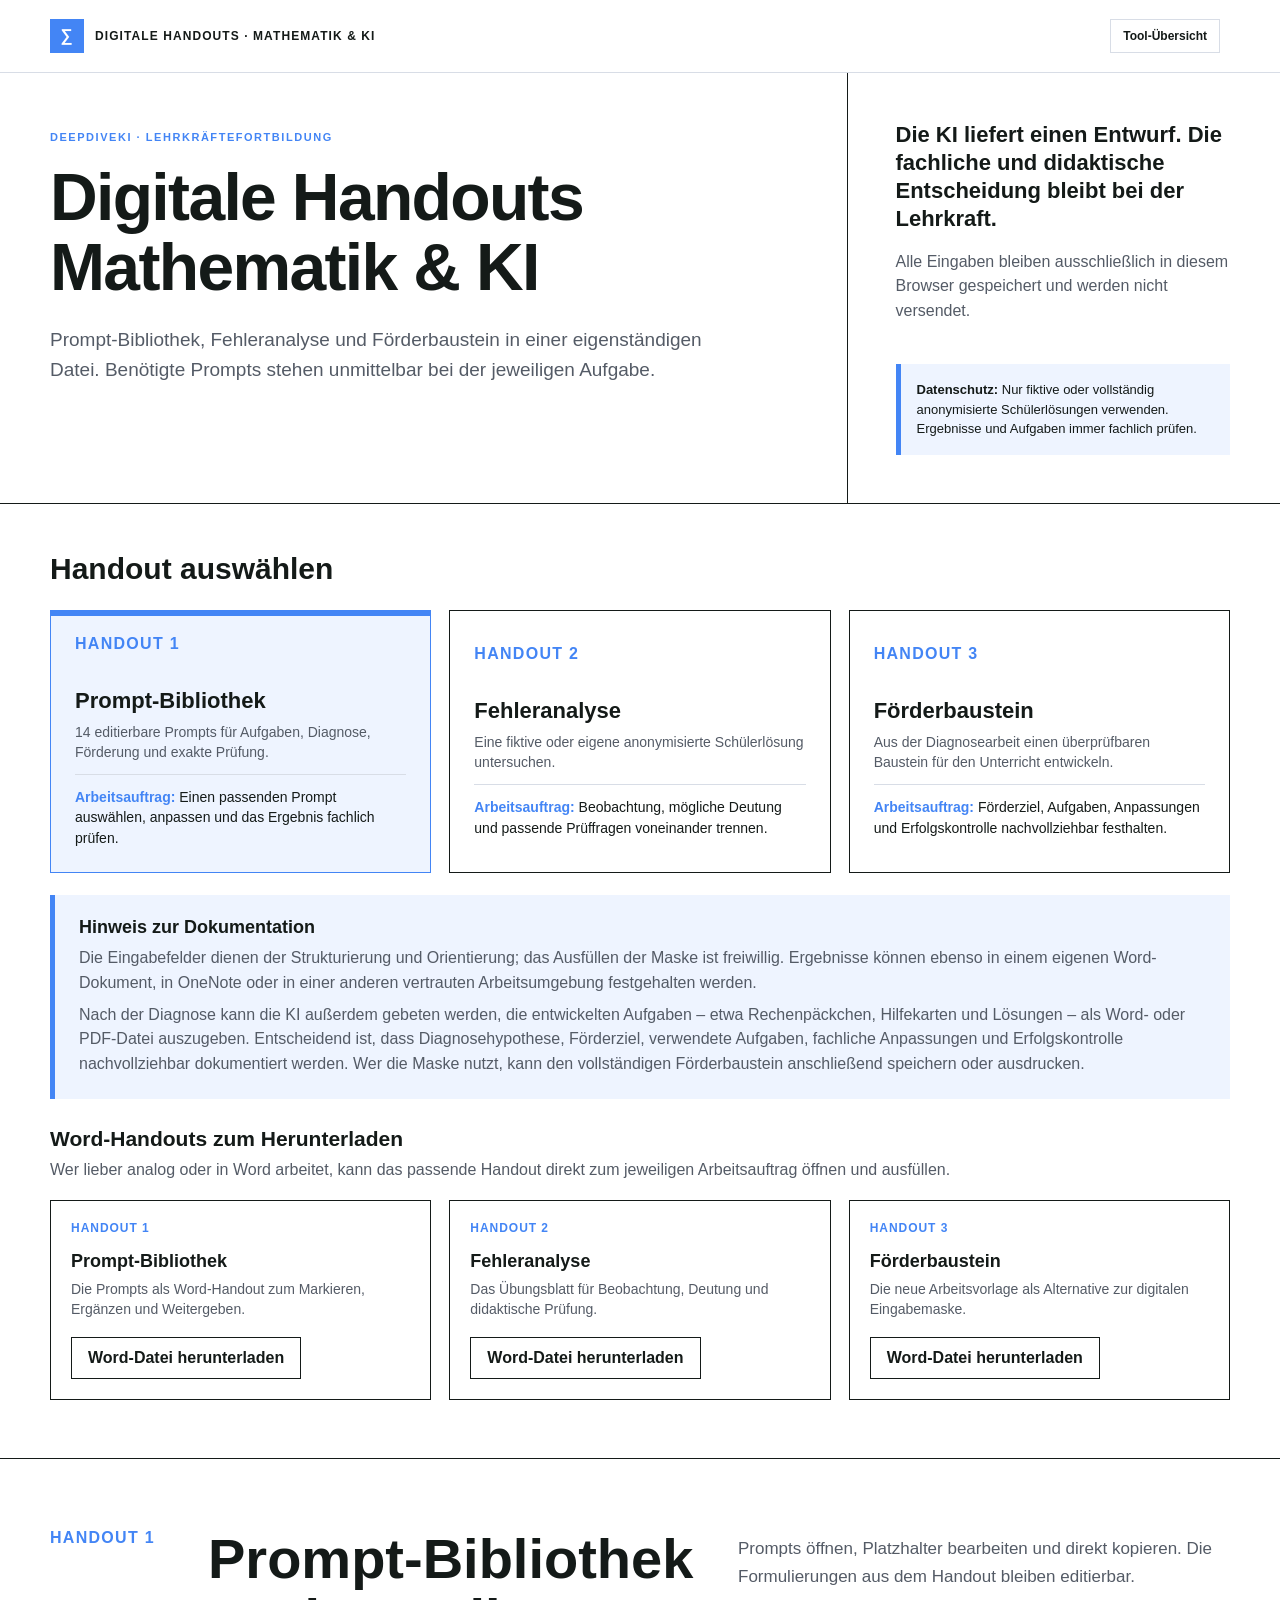
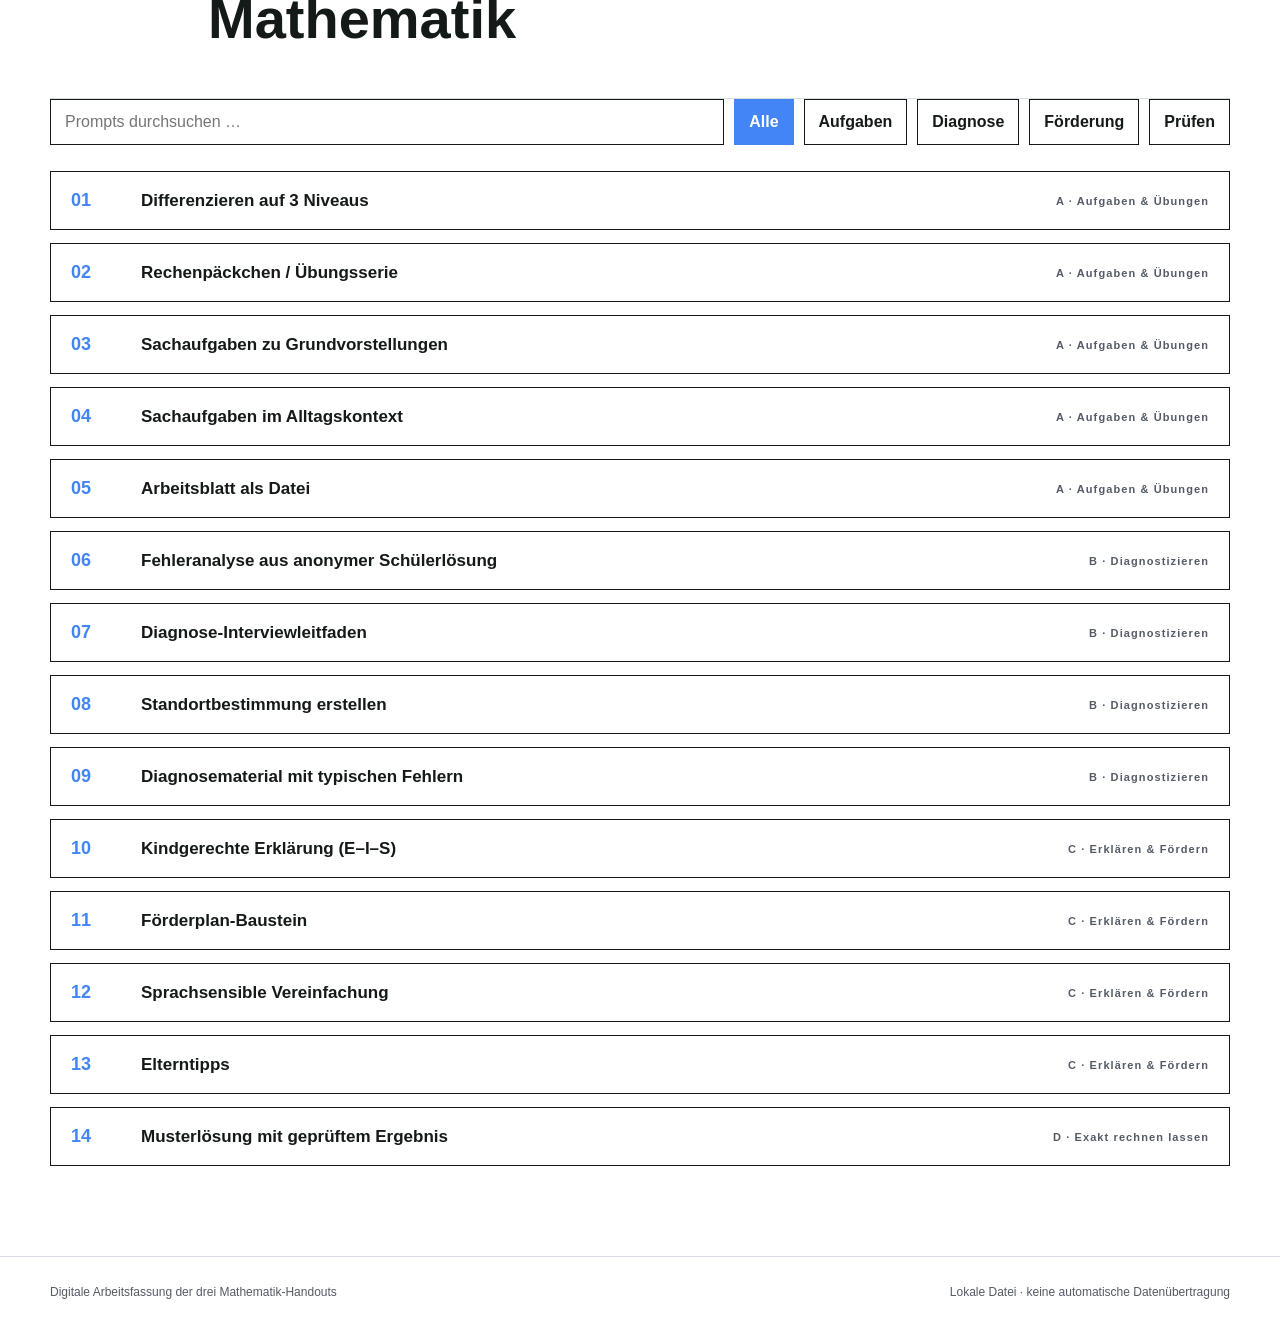
==== commit 32231a55: "GitHub-Stand mit Tool-Uebersicht zusammenfuehren" ====
--- a/index.html
+++ b/index.html
@@ -37,6 +37,8 @@
     .brand { display: flex; align-items: center; gap: 11px; font-size: 12px; font-weight: 900; letter-spacing: .09em; }
     .brand-mark { width: 34px; height: 34px; display: grid; place-items: center; background: var(--blue); color: white; font-family: var(--sans); font-size: 17px; font-weight: 900; }
     .top-actions { display: flex; align-items: center; gap: 10px; }
+    .top-link { padding: 9px 12px; border: 1px solid var(--line); text-decoration: none; font-size: 12px; font-weight: 850; }
+    .top-link:hover, .top-link:focus-visible { border-color: var(--blue); background: var(--paper-2); }
     .status { min-height: 20px; color: var(--muted); font-size: 12px; font-weight: 750; }
 
     .hero { border-bottom: 1px solid var(--ink); }
@@ -241,7 +243,7 @@
   <header class="topbar">
     <div class="wrap">
       <div class="brand"><span class="brand-mark">∑</span><b>DIGITALE HANDOUTS · MATHEMATIK & KI</b></div>
-      <div class="top-actions"><span class="status" id="globalStatus" role="status" aria-live="polite"></span></div>
+      <div class="top-actions"><a class="top-link" href="tools.html">Tool-Übersicht</a><span class="status" id="globalStatus" role="status" aria-live="polite"></span></div>
     </div>
   </header>
 
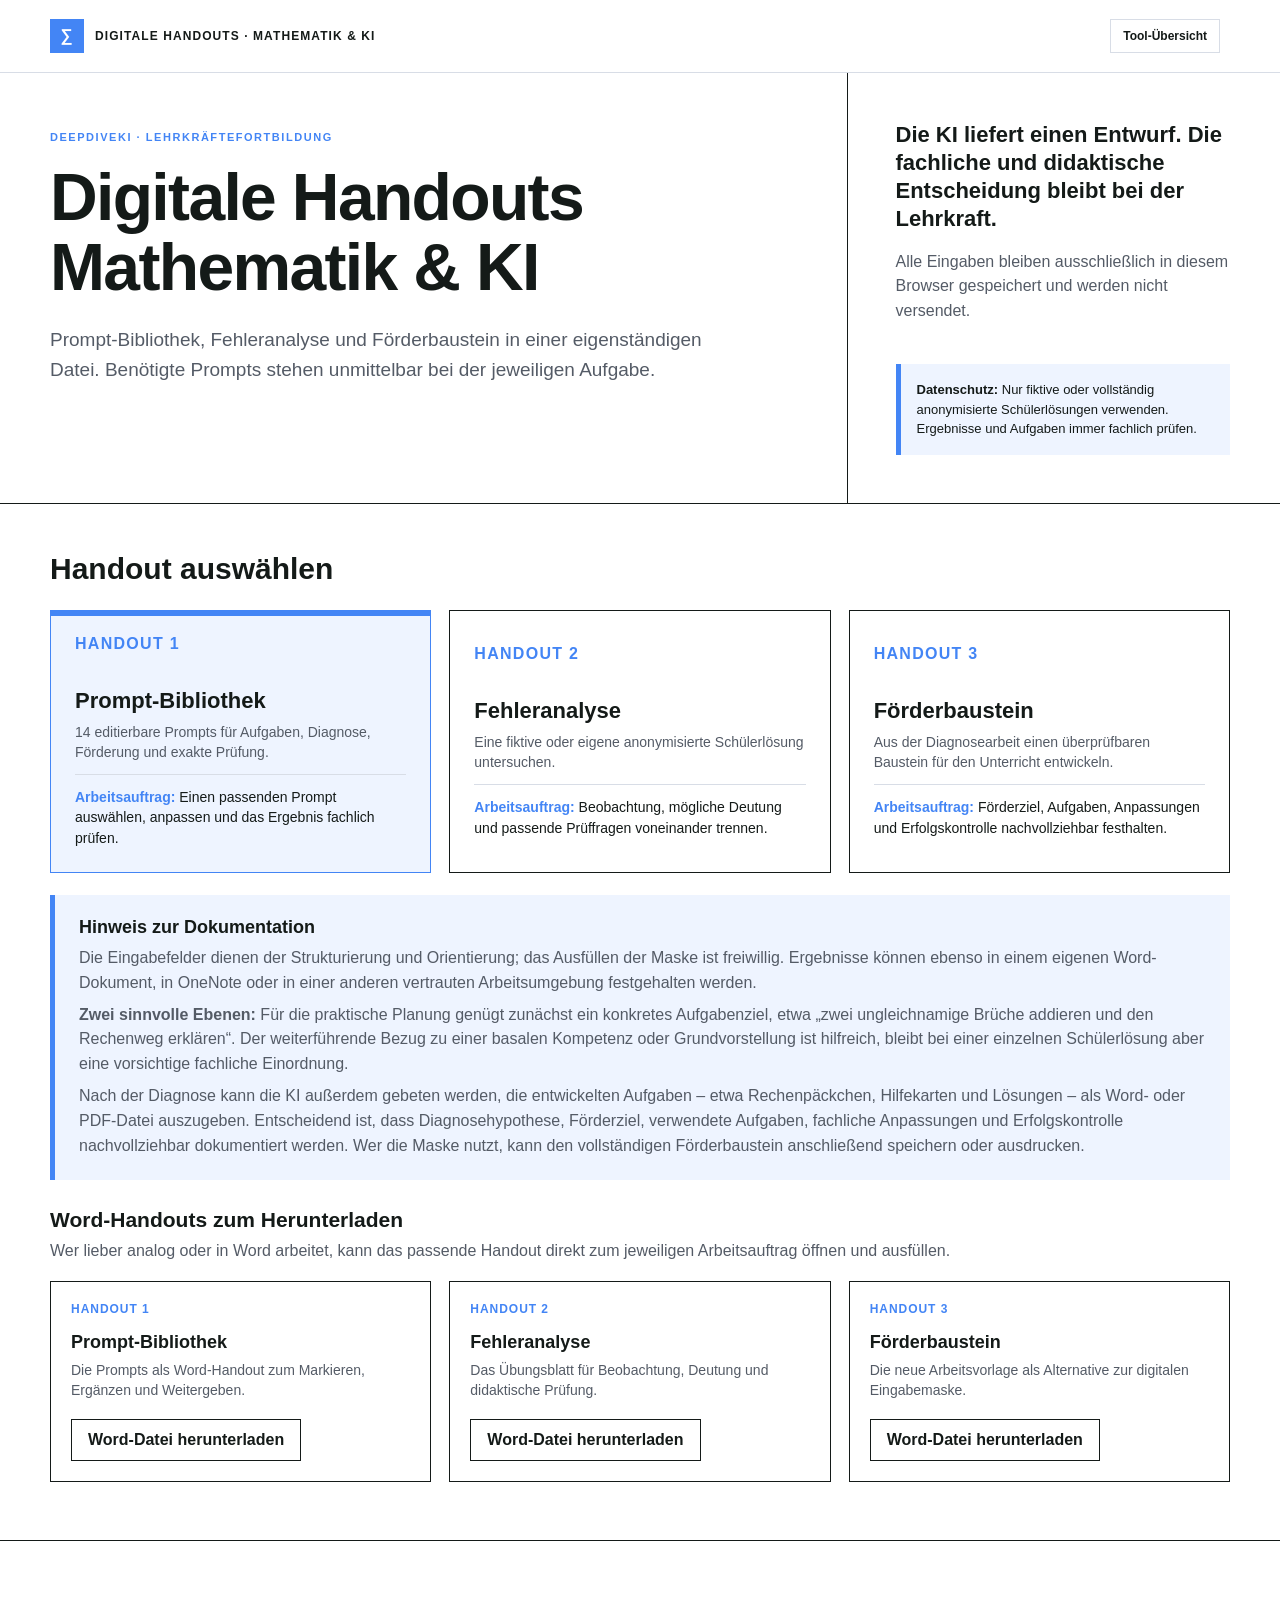
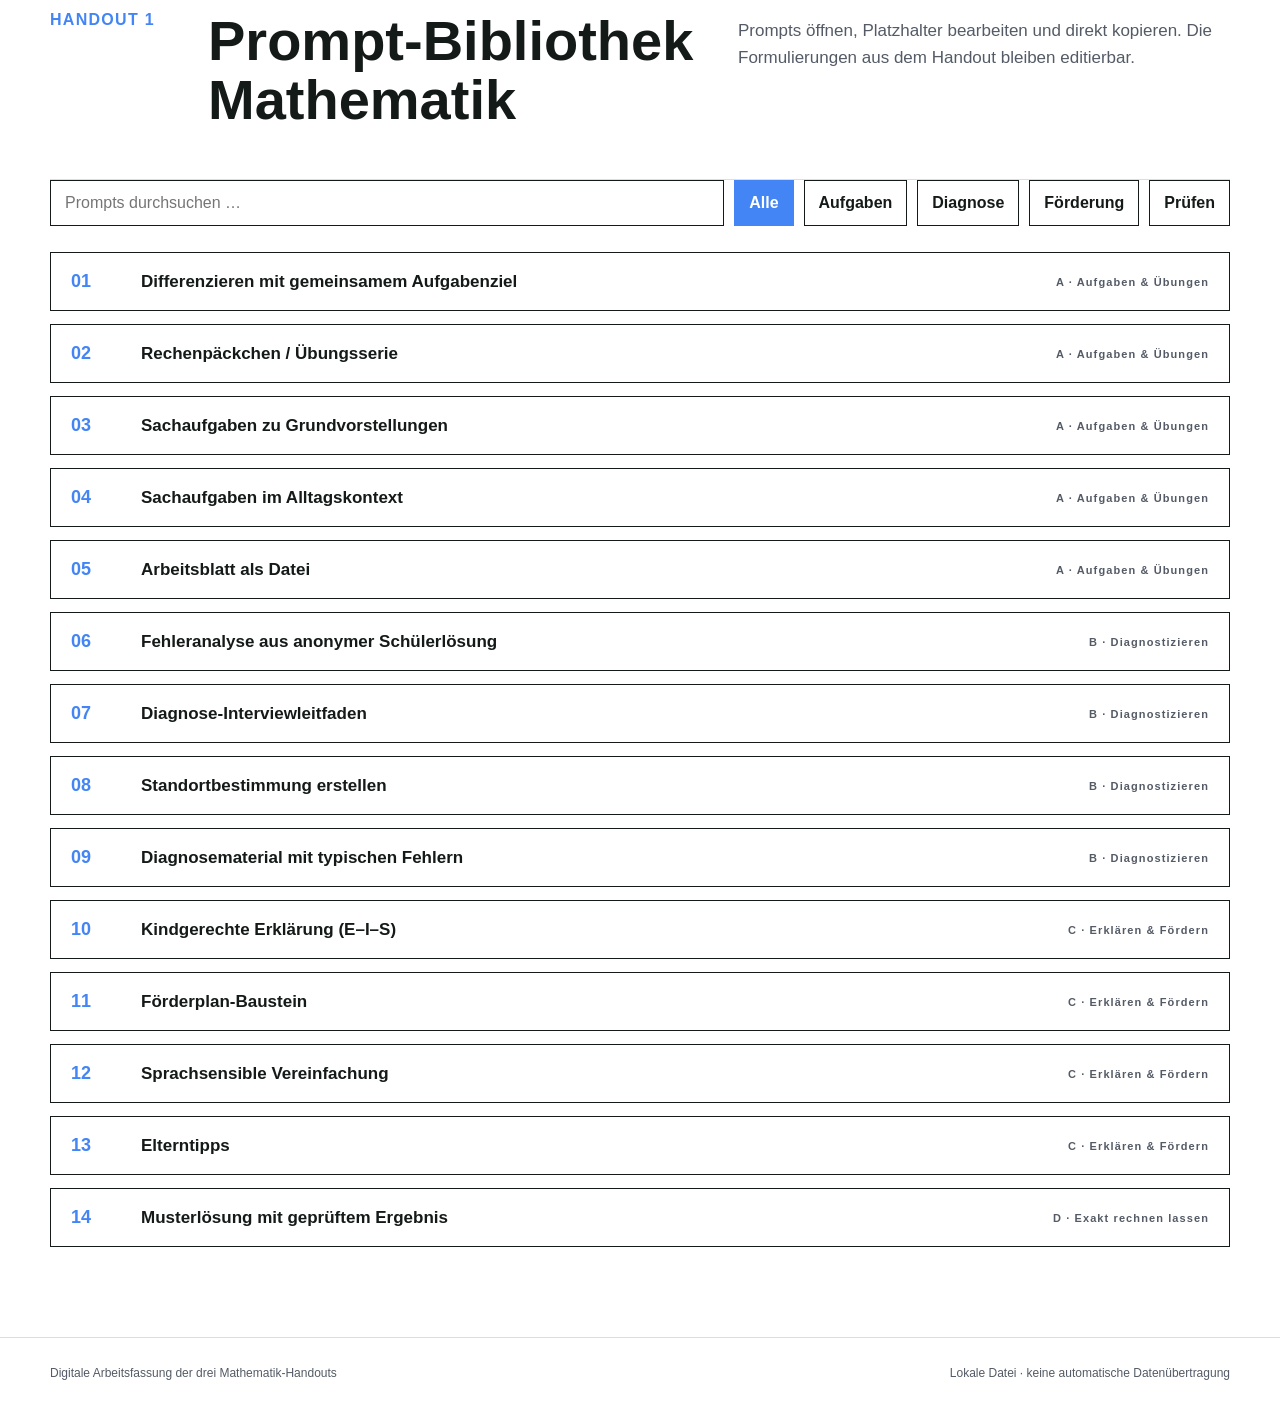
==== commit dd3ec5ea: "Zielebenen in Handouts und Diagnoseprompts ergänzen" ====
--- a/index.html
+++ b/index.html
@@ -280,6 +280,7 @@
         <aside class="work-note" aria-label="Hinweis zur Dokumentation">
           <h3>Hinweis zur Dokumentation</h3>
           <p>Die Eingabefelder dienen der Strukturierung und Orientierung; das Ausfüllen der Maske ist freiwillig. Ergebnisse können ebenso in einem eigenen Word-Dokument, in OneNote oder in einer anderen vertrauten Arbeitsumgebung festgehalten werden.</p>
+          <p><b>Zwei sinnvolle Ebenen:</b> Für die praktische Planung genügt zunächst ein konkretes Aufgabenziel, etwa „zwei ungleichnamige Brüche addieren und den Rechenweg erklären“. Der weiterführende Bezug zu einer basalen Kompetenz oder Grundvorstellung ist hilfreich, bleibt bei einer einzelnen Schülerlösung aber eine vorsichtige fachliche Einordnung.</p>
           <p>Nach der Diagnose kann die KI außerdem gebeten werden, die entwickelten Aufgaben – etwa Rechenpäckchen, Hilfekarten und Lösungen – als Word- oder PDF-Datei auszugeben. Entscheidend ist, dass Diagnosehypothese, Förderziel, verwendete Aufgaben, fachliche Anpassungen und Erfolgskontrolle nachvollziehbar dokumentiert werden. Wer die Maske nutzt, kann den vollständigen Förderbaustein anschließend speichern oder ausdrucken.</p>
         </aside>
         <section class="downloads" id="word-downloads" aria-labelledby="downloadTitle">
@@ -335,7 +336,7 @@
         <div class="station-head">
           <div class="station-number">HANDOUT 2</div>
           <h2>Fehleranalyse: Übungsblatt</h2>
-          <p>Eine fiktive Lösung auswählen und die KI-Antwort anschließend fachlich prüfen. Eine einzelne Lösung erlaubt nur Diagnosehypothesen, keine abschließende Diagnose.</p>
+          <p>Eine fiktive Lösung auswählen, zuerst das konkrete Aufgabenziel bestimmen und die KI-Antwort anschließend fachlich prüfen. Eine einzelne Lösung erlaubt nur Diagnosehypothesen, keine abschließende Diagnose.</p>
         </div>
         <div class="station-body">
           <div class="analysis-layout">
@@ -389,8 +390,9 @@
                 <label>Klasse / Stufe<input id="buildClass" type="text" placeholder="z. B. Klasse 4"></label>
                 <label>Thema / Leitidee<input id="buildTopic" type="text" placeholder="z. B. Zahl & Operation"></label>
                 <label class="wide">Aufgabe und beobachtete Schülerlösung<textarea id="buildObservation" placeholder="z. B. Aufgabe: 1/2 + 1/3; notiert wurde: 2/5. Nur anonymisierte oder fiktive Angaben."></textarea></label>
+                <label class="wide">Konkretes Aufgabenziel<input id="buildTaskGoal" type="text" placeholder="z. B. zwei ungleichnamige Brüche addieren und den Rechenweg erklären"><small class="field-hint">Diese einfache, unterrichtsnahe Beschreibung genügt zunächst. Sie muss noch keine wissenschaftliche Kompetenzzuordnung enthalten.</small></label>
                 <label class="wide">Eigene Vermutung zur Fehlvorstellung <span style="font-weight:400">(optional)</span><textarea id="buildError" placeholder="z. B. Zähler und Nenner werden jeweils getrennt addiert. Das Feld kann leer bleiben."></textarea></label>
-                <label class="wide">Möglicherweise betroffene Grundvorstellung <span style="font-weight:400">(optional)</span><input id="buildConception" type="text" placeholder="z. B. Anteil vom Ganzen oder Bedeutung des Nenners"></label>
+                <label class="wide">Möglicher Bezug zu einer basalen Kompetenz oder Grundvorstellung <span style="font-weight:400">(optional)</span><input id="buildConception" type="text" placeholder="z. B. gleich große Teile desselben Ganzen verstehen"><small class="field-hint">Nur eintragen, wenn die Zuordnung fachlich begründet werden kann. Andernfalls darf das Feld offenbleiben oder als Hypothese formuliert werden.</small></label>
                 <div class="ai-help">
                   <h4>Noch keine sichere Deutung?</h4>
                   <p>Der folgende Prompt übernimmt die oben eingetragene Aufgabe und Schülerlösung. Die KI soll mögliche Fehlvorstellungen ausdrücklich nur als Hypothesen formulieren und passende Prüffragen entwickeln. Ihre Antwort trägt genau die Feldüberschriften dieser Maske und kann deshalb abschnittsweise hier oder in die Word-Vorlage kopiert werden.</p>
@@ -453,17 +455,17 @@
 
   <script>
     const prompts = [
-      { id: 1, category: "A", group: "Aufgaben & Übungen", title: "Differenzieren auf 3 Niveaus", text: "Erstelle zum Thema [z. B. schriftliche Subtraktion im ZR bis 1000] für Klasse [4] je 4 Aufgaben auf drei Niveaustufen (grundlegend / mittel / erweitert), mit Lösungen und je einem kurzen Hilfekarten-Tipp." },
+      { id: 1, category: "A", group: "Aufgaben & Übungen", title: "Differenzieren mit gemeinsamem Aufgabenziel", text: "Konkretes Aufgabenziel: [z. B. zwei ungleichnamige Brüche addieren und den Rechenweg erklären]. Erstelle für Klasse [6] je 4 Aufgaben mit unterschiedlicher Unterstützung und Komplexität. Das gemeinsame Aufgabenziel bleibt erhalten. Variiere Darstellung, Hilfen, Zahlen und Anzahl der Schritte. Ergänze Lösungen und je einen kurzen Hilfekarten-Tipp." },
       { id: 2, category: "A", group: "Aufgaben & Übungen", title: "Rechenpäckchen / Übungsserie", text: "Erzeuge ein Rechenpäckchen mit 10 Aufgaben zum [kleinen Einmaleins, 7er-/8er-Reihe], mit steigender Schwierigkeit und einem separaten Lösungsblatt." },
       { id: 3, category: "A", group: "Aufgaben & Übungen", title: "Sachaufgaben zu Grundvorstellungen", text: "Schreibe je eine Textaufgabe zur Subtraktion für die Grundvorstellungen Wegnehmen, Ergänzen und Vergleichen (Klasse 2)." },
       { id: 4, category: "A", group: "Aufgaben & Übungen", title: "Sachaufgaben im Alltagskontext", text: "Erstelle 5 Sachaufgaben zum [Überschlagsrechnen] im Kontext [Einkaufen / Schulfest] für Klasse [X], mit Lösungswegen." },
       { id: 5, category: "A", group: "Aufgaben & Übungen", title: "Arbeitsblatt als Datei", text: "Formatiere die Aufgaben als druckfertiges Arbeitsblatt mit Kopfzeile (Name/Datum/Klasse) und gib es als Word- oder PDF-Datei zum Download aus. Erstelle das Lösungsblatt separat." },
-      { id: 6, category: "B", group: "Diagnostizieren", title: "Fehleranalyse aus anonymer Schülerlösung", text: "Ein Kind rechnet [1/2 + 1/3 = 2/5]. Welche Fehlvorstellung könnte dahinterstecken? Formuliere höchstens zwei Diagnosehypothesen, erkläre den sichtbaren Fehler kindgerecht und gib zu jeder Hypothese eine kurze Prüffrage oder Kontrastaufgabe. Schlage erst danach 2 passende Übungen vor." },
+      { id: 6, category: "B", group: "Diagnostizieren", title: "Fehleranalyse aus anonymer Schülerlösung", text: "Ein Kind rechnet [1/2 + 1/3 = 2/5]. Formuliere zuerst ein konkretes Aufgabenziel. Beschreibe dann nur das sichtbare Vorgehen und entwickle höchstens zwei Diagnosehypothesen. Gib zu jeder Hypothese eine kurze Prüffrage oder Kontrastaufgabe. Ordne eine basale Kompetenz oder Grundvorstellung nur vorläufig zu, wenn sich der Bezug fachlich begründen lässt. Schlage erst danach 2 passende Übungen zum konkreten Aufgabenziel vor." },
       { id: 7, category: "B", group: "Diagnostizieren", title: "Diagnose-Interviewleitfaden", text: "Erstelle 8 Diagnosefragen für ein kurzes Mathe-Gespräch mit einem Kind, um herauszufinden, ob es tragfähige Grundvorstellungen zur [Division] hat. Ordne jeder Frage kurz zu, was mit ihr geprüft werden soll." },
       { id: 8, category: "B", group: "Diagnostizieren", title: "Standortbestimmung erstellen", text: "Entwirf eine schriftliche Standortbestimmung mit 10 Aufgaben zum [Operationsverständnis Multiplikation] für Klasse [3]. Ergänze einen Erwartungshorizont: Welche Kompetenz oder Vorstellung soll jede Aufgabe sichtbar machen?" },
       { id: 9, category: "B", group: "Diagnostizieren", title: "Diagnosematerial mit typischen Fehlern", text: "Erstelle 6 [Additionsaufgaben mit Zehnerübergang] mit typischen Fehllösungen als Multiple-Choice. Ergänze zu jeder falschen Antwort eine mögliche, ausdrücklich als Hypothese gekennzeichnete Denkweise." },
       { id: 10, category: "C", group: "Erklären & Fördern", title: "Kindgerechte Erklärung (E–I–S)", text: "Erkläre [den Zehnerübergang bei 8 + 5] für ein Kind der [1.] Klasse in einfacher Sprache: mit einer Handlung, einem Bild-Vorschlag und der Rechnung (Handlung – Bild – Symbol). Ergänze eine kurze Frage, mit der die Vorstellung des Kindes geprüft werden kann." },
-      { id: 11, category: "C", group: "Erklären & Fördern", title: "Förderplan-Baustein", text: "Formuliere aus dieser anonymen Fehlerbeschreibung [zählendes Rechnen, kein sicherer Zehnerübergang] drei konkrete Förderziele und passende Übungsformate für 4 Wochen, mit kurzer Erfolgskontrolle." },
+      { id: 11, category: "C", group: "Erklären & Fördern", title: "Förderplan-Baustein", text: "Konkretes Aufgabenziel: [z. B. Additionsaufgaben mit Zehnerübergang durch Zerlegen lösen]. Formuliere aus der anonymen Beobachtung [zählendes Rechnen] zwei realistische Mini-Ziele und passende Übungsformate. Eine mögliche basale Verstehensgrundlage darfst du als Hypothese benennen, aber nicht aus einer einzelnen Lösung als gesichert darstellen. Ergänze eine kurze Erfolgskontrolle mit einer ähnlichen und einer leicht veränderten Aufgabe." },
       { id: 12, category: "C", group: "Erklären & Fördern", title: "Sprachsensible Vereinfachung", text: "Vereinfache diese Textaufgabe sprachlich für Kinder mit geringen Deutschkenntnissen, ohne den mathematischen Gehalt zu verändern. Benenne anschließend, welche sprachlichen Hürden du verändert hast." },
       { id: 13, category: "C", group: "Erklären & Fördern", title: "Elterntipps", text: "Formuliere kurze, konkrete Übungstipps für Eltern, deren Kind [den Zehnerübergang] noch nicht sicher beherrscht. Vermeide Fachsprache und ergänze ein Beispiel für eine fünfminütige Übung." },
       { id: 14, category: "D", group: "Exakt rechnen lassen", title: "Musterlösung mit geprüftem Ergebnis", text: "Löse diese Aufgabe Schritt für Schritt und nutze ein Rechenwerkzeug wie Code-Interpreter oder Datenanalyse, um das Ergebnis exakt zu prüfen. Trenne Rechenweg, Ergebnisprüfung und didaktische Erklärung deutlich." }
@@ -557,13 +559,14 @@
     function analysisPromptFor(item) {
       return `Hier ist die Lösung eines Kindes aus Klasse ${item.grade}: ${item.task} – notiert wurde: „${item.solution}“.
 
-1. Beschreibe zunächst ausschließlich, was in der Lösung sichtbar ist.
-2. Formuliere höchstens zwei mögliche Erklärungen des Denkwegs und kennzeichne sie ausdrücklich als Hypothesen.
-3. Benenne zu jeder Hypothese die möglicherweise betroffene Grundvorstellung.
-4. Schlage zu jeder Hypothese eine gezielte Rückfrage oder kurze Kontrastaufgabe für ein Diagnosegespräch vor.
-5. Gib erst anschließend zwei mögliche Übungen an. Begründe jeweils, zu welcher Hypothese sie passen.
-
-Trenne Beobachtung, Deutung, Prüfung und Förderung klar. Weise darauf hin, was die Lehrkraft fachlich selbst kontrollieren muss.`;
+1. Formuliere zuerst ein einfaches, konkretes Aufgabenziel: Was soll das Kind bei genau dieser Aufgabe tun und erklären können?
+2. Beschreibe anschließend ausschließlich, was in der Lösung sichtbar ist.
+3. Formuliere höchstens zwei mögliche Erklärungen des Denkwegs und kennzeichne sie ausdrücklich als Hypothesen.
+4. Ordne nur dann eine möglicherweise betroffene basale Kompetenz oder Grundvorstellung zu, wenn die Zuordnung fachlich begründet werden kann. Kennzeichne auch diese Zuordnung als vorläufig.
+5. Schlage zu jeder Hypothese eine gezielte Rückfrage oder kurze Kontrastaufgabe für ein Diagnosegespräch vor.
+6. Gib erst anschließend zwei mögliche Übungen an. Begründe jeweils, wie sie das konkrete Aufgabenziel unterstützen.
+
+Trenne Aufgabenziel, Beobachtung, Deutung, Prüfung und Förderung klar. Weise darauf hin, was die Lehrkraft fachlich selbst kontrollieren muss.`;
     }
 
     function setCurrentCase(item) {
@@ -589,6 +592,7 @@
         grade: document.getElementById("buildClass").value || "[Klasse / Stufe]",
         topic: document.getElementById("buildTopic").value || "[Thema / Leitidee]",
         observation: document.getElementById("buildObservation").value || "[Aufgabe und anonymisierte Schülerlösung]",
+        taskGoal: document.getElementById("buildTaskGoal").value || "[konkretes Aufgabenziel]",
         error: document.getElementById("buildError").value || "[noch keine eigene Vermutung]",
         conception: document.getElementById("buildConception").value || "[noch nicht geklärt]",
         goals: [document.getElementById("buildGoal1").value, document.getElementById("buildGoal2").value].filter(Boolean).join("; ") || "[konkrete Förderziele]"
@@ -603,13 +607,15 @@
 Klasse / Stufe: ${context.grade}
 Thema / Leitidee: ${context.topic}
 Aufgabe und anonymisierte Schülerlösung: ${context.observation}
+Konkretes Aufgabenziel: ${context.taskGoal}
 ${ownIdea ? `Meine vorläufige Vermutung: ${ownIdea}` : "Ich habe noch keine eigene Vermutung zur möglichen Fehlvorstellung. Entwickle in diesem Fall höchstens zwei plausible, klar unterscheidbare Hypothesen."}
 
-Arbeite zunächst in vier Schritten:
-1. Beobachten: Beschreibe ausschließlich, was in der notierten Lösung sichtbar ist.
-2. Deuten: Prüfe meine Vermutung, sofern eine vorliegt. Formuliere insgesamt höchstens zwei unterschiedliche Erklärungen und kennzeichne beide ausdrücklich als Hypothesen.
-3. Prüfen: Entwickle zu jeder Hypothese eine kurze Rückfrage oder Kontrastaufgabe, mit der ich sie im Gespräch prüfen kann.
-4. Einordnen: Benenne zu jeder Hypothese die möglicherweise betroffene Grundvorstellung.
+Arbeite zunächst in fünf Schritten:
+1. Aufgabenziel klären: Übernimm mein konkretes Aufgabenziel. Falls ich keines angegeben habe, formuliere ein einfaches Ziel für genau diese Aufgabe.
+2. Beobachten: Beschreibe ausschließlich, was in der notierten Lösung sichtbar ist.
+3. Deuten: Prüfe meine Vermutung, sofern eine vorliegt. Formuliere insgesamt höchstens zwei unterschiedliche Erklärungen und kennzeichne beide ausdrücklich als Hypothesen.
+4. Prüfen: Entwickle zu jeder Hypothese eine kurze Rückfrage oder Kontrastaufgabe, mit der ich sie im Gespräch prüfen kann.
+5. Fachlich einordnen: Benenne nur dann eine möglicherweise betroffene basale Kompetenz oder Grundvorstellung, wenn sich der Bezug begründen lässt. Kennzeichne die Zuordnung ausdrücklich als vorläufig. Eine offene Zuordnung ist zulässig.
 
 Formuliere anschließend zwei vorläufige, realistische und beobachtbare Mini-Ziele, die zu den Hypothesen passen. Ein Ziel soll eine mathematische Handlung oder Strategie beschreiben, das andere eine Erklärung oder Darstellung. Formuliere keine abschließende Diagnose aus einer einzelnen Lösung.
 
@@ -618,14 +624,15 @@
 KLASSE / STUFE
 THEMA / LEITIDEE
 AUFGABE UND BEOBACHTETE SCHÜLERLÖSUNG
+KONKRETES AUFGABENZIEL
 EIGENE VERMUTUNG ZUR FEHLVORSTELLUNG
-MÖGLICHERWEISE BETROFFENE GRUNDVORSTELLUNG
+MÖGLICHER BEZUG ZU EINER BASALEN KOMPETENZ ODER GRUNDVORSTELLUNG
 MINI-ZIEL 1
 MINI-ZIEL 2
 PRÜFFRAGEN / KONTRASTAUFGABEN
 FEHLENDE INFORMATIONEN UND NÄCHSTER PRÜFSCHRITT
 
-Wiederhole bei den ersten drei Überschriften meine Angaben. Trage unter „EIGENE VERMUTUNG ZUR FEHLVORSTELLUNG“ die höchstens zwei Diagnosehypothesen ein und ordne sie unter „MÖGLICHERWEISE BETROFFENE GRUNDVORSTELLUNG“ eindeutig zu. Verwende keine Tabelle und keine zusätzlichen Überschriften. Weise am Schluss knapp darauf hin, dass Hypothesen und Mini-Ziele durch weitere Beobachtungen überprüft und gegebenenfalls angepasst werden müssen.`;
+Wiederhole bei den ersten vier Überschriften meine Angaben. Trage unter „EIGENE VERMUTUNG ZUR FEHLVORSTELLUNG“ die höchstens zwei Diagnosehypothesen ein. Eine Zuordnung zur basalen Kompetenz oder Grundvorstellung darf offenbleiben und muss als vorläufig gekennzeichnet sein. Verwende keine Tabelle und keine zusätzlichen Überschriften. Weise am Schluss knapp darauf hin, dass Hypothesen und Mini-Ziele durch weitere Beobachtungen überprüft und gegebenenfalls angepasst werden müssen.`;
     }
 
     function modulePrompt(module) {
@@ -635,8 +642,9 @@
 Klasse / Stufe: ${context.grade}
 Thema / Leitidee: ${context.topic}
 Aufgabe und beobachtete Schülerlösung: ${context.observation}
+Konkretes Aufgabenziel: ${context.taskGoal}
 Eigene vorläufige Vermutung: ${context.error}
-Möglicherweise betroffene Grundvorstellung: ${context.conception}
+Möglicher Bezug zu einer basalen Kompetenz oder Grundvorstellung: ${context.conception}
 Förderziel(e): ${context.goals}
 
 Arbeitsauftrag:
@@ -684,8 +692,9 @@
 Klasse / Stufe: ${context.grade}
 Thema / Leitidee: ${context.topic}
 Aufgabe und beobachtete Schülerlösung: ${context.observation}
+Konkretes Aufgabenziel: ${context.taskGoal}
 Eigene Vermutung zur Fehlvorstellung: ${context.error}
-Betroffene Grundvorstellung: ${context.conception}
+Möglicher Bezug zu einer basalen Kompetenz oder Grundvorstellung: ${context.conception}
 
 2. FÖRDERZIELE
 ${context.goals}
@@ -715,6 +724,7 @@
         grade: document.getElementById("buildClass").value,
         topic: document.getElementById("buildTopic").value,
         observation: document.getElementById("buildObservation").value,
+        taskGoal: document.getElementById("buildTaskGoal").value,
         error: document.getElementById("buildError").value,
         conception: document.getElementById("buildConception").value,
         goals: [document.getElementById("buildGoal1").value, document.getElementById("buildGoal2").value].filter(Boolean).join("; ")
@@ -731,8 +741,9 @@
         <p><b>Klasse / Stufe:</b> ${printValue(context.grade)}<br>
         <b>Thema / Leitidee:</b> ${printValue(context.topic)}<br>
         <b>Aufgabe und beobachtete Schülerlösung:</b> ${printValue(context.observation)}<br>
+        <b>Konkretes Aufgabenziel:</b> ${printValue(context.taskGoal)}<br>
         <b>Eigene Vermutung zur Fehlvorstellung:</b> ${printValue(context.error)}<br>
-        <b>Möglicherweise betroffene Grundvorstellung:</b> ${printValue(context.conception)}</p>
+        <b>Möglicher Bezug zu einer basalen Kompetenz oder Grundvorstellung:</b> ${printValue(context.conception)}</p>
         <h2>2 · Förderziele</h2>
         <p>${printValue(context.goals)}</p>
         <h2>3 · Gewählte Bausteine</h2>
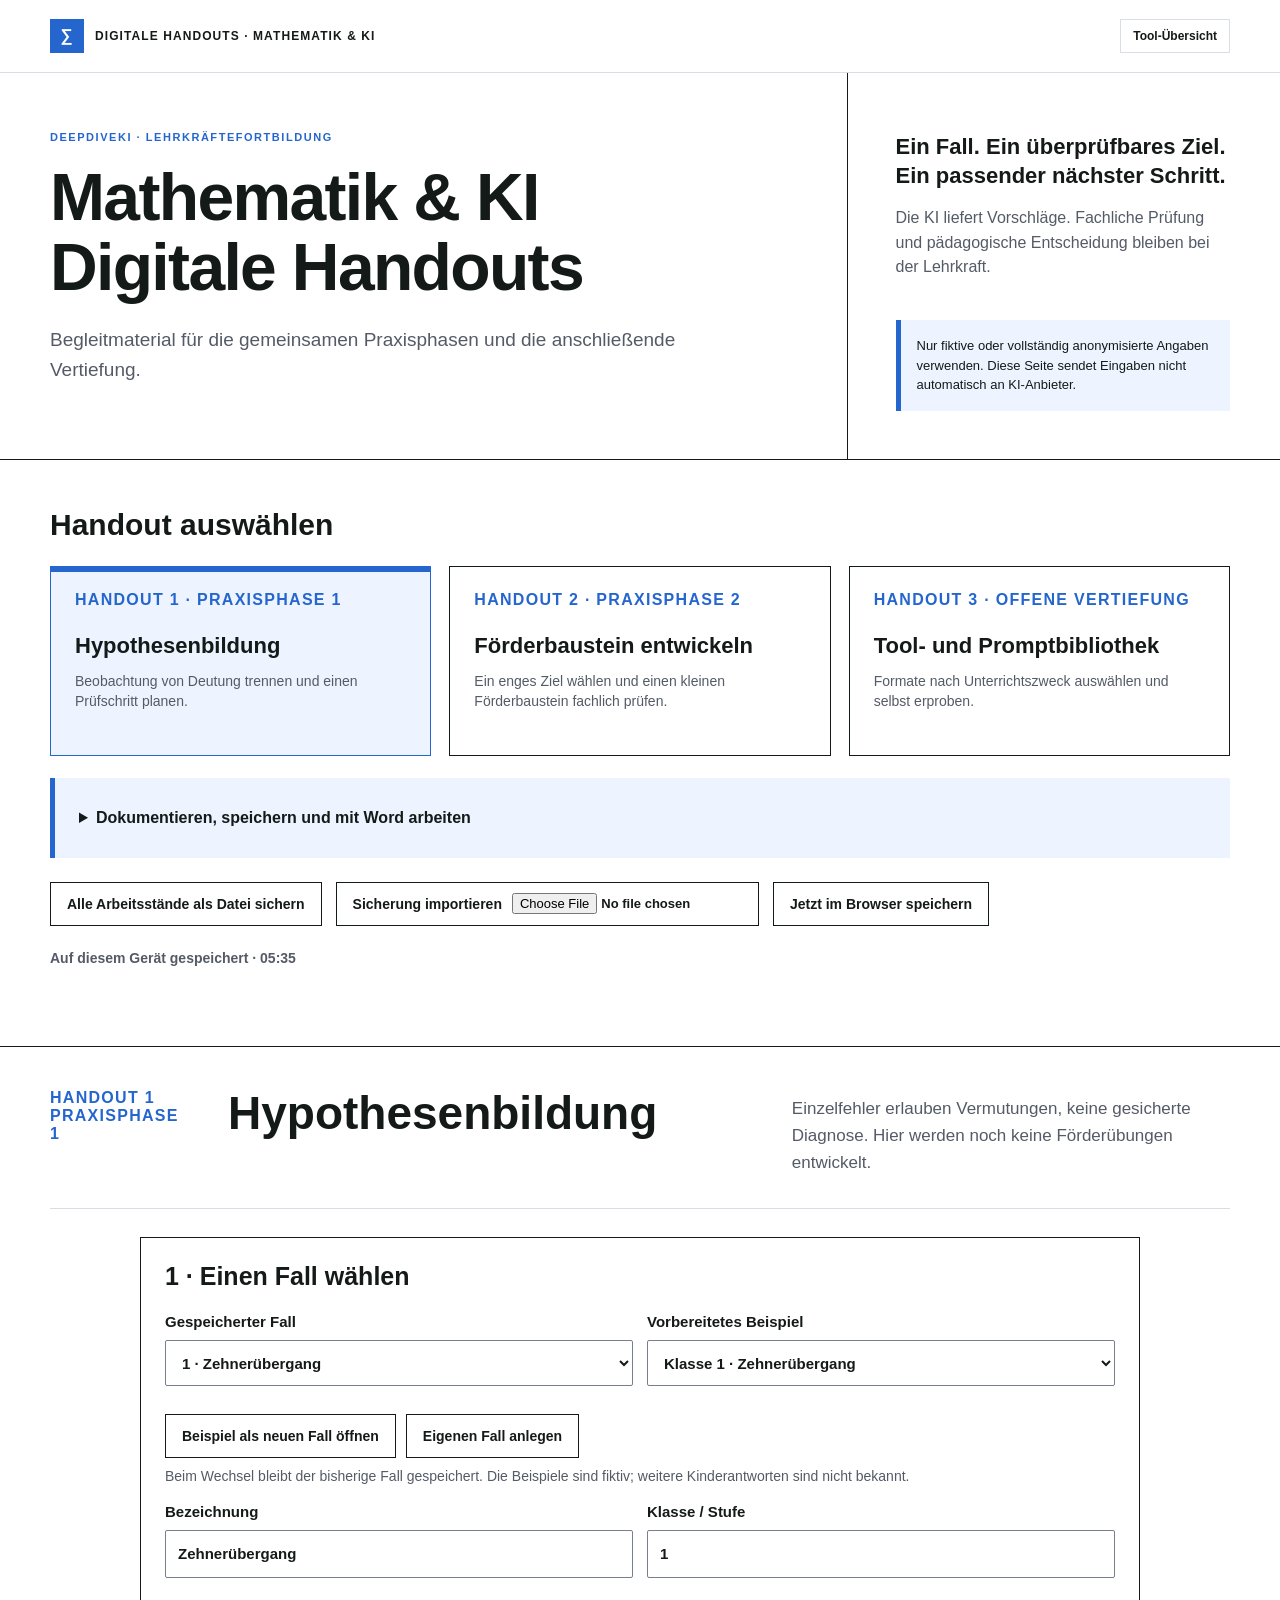
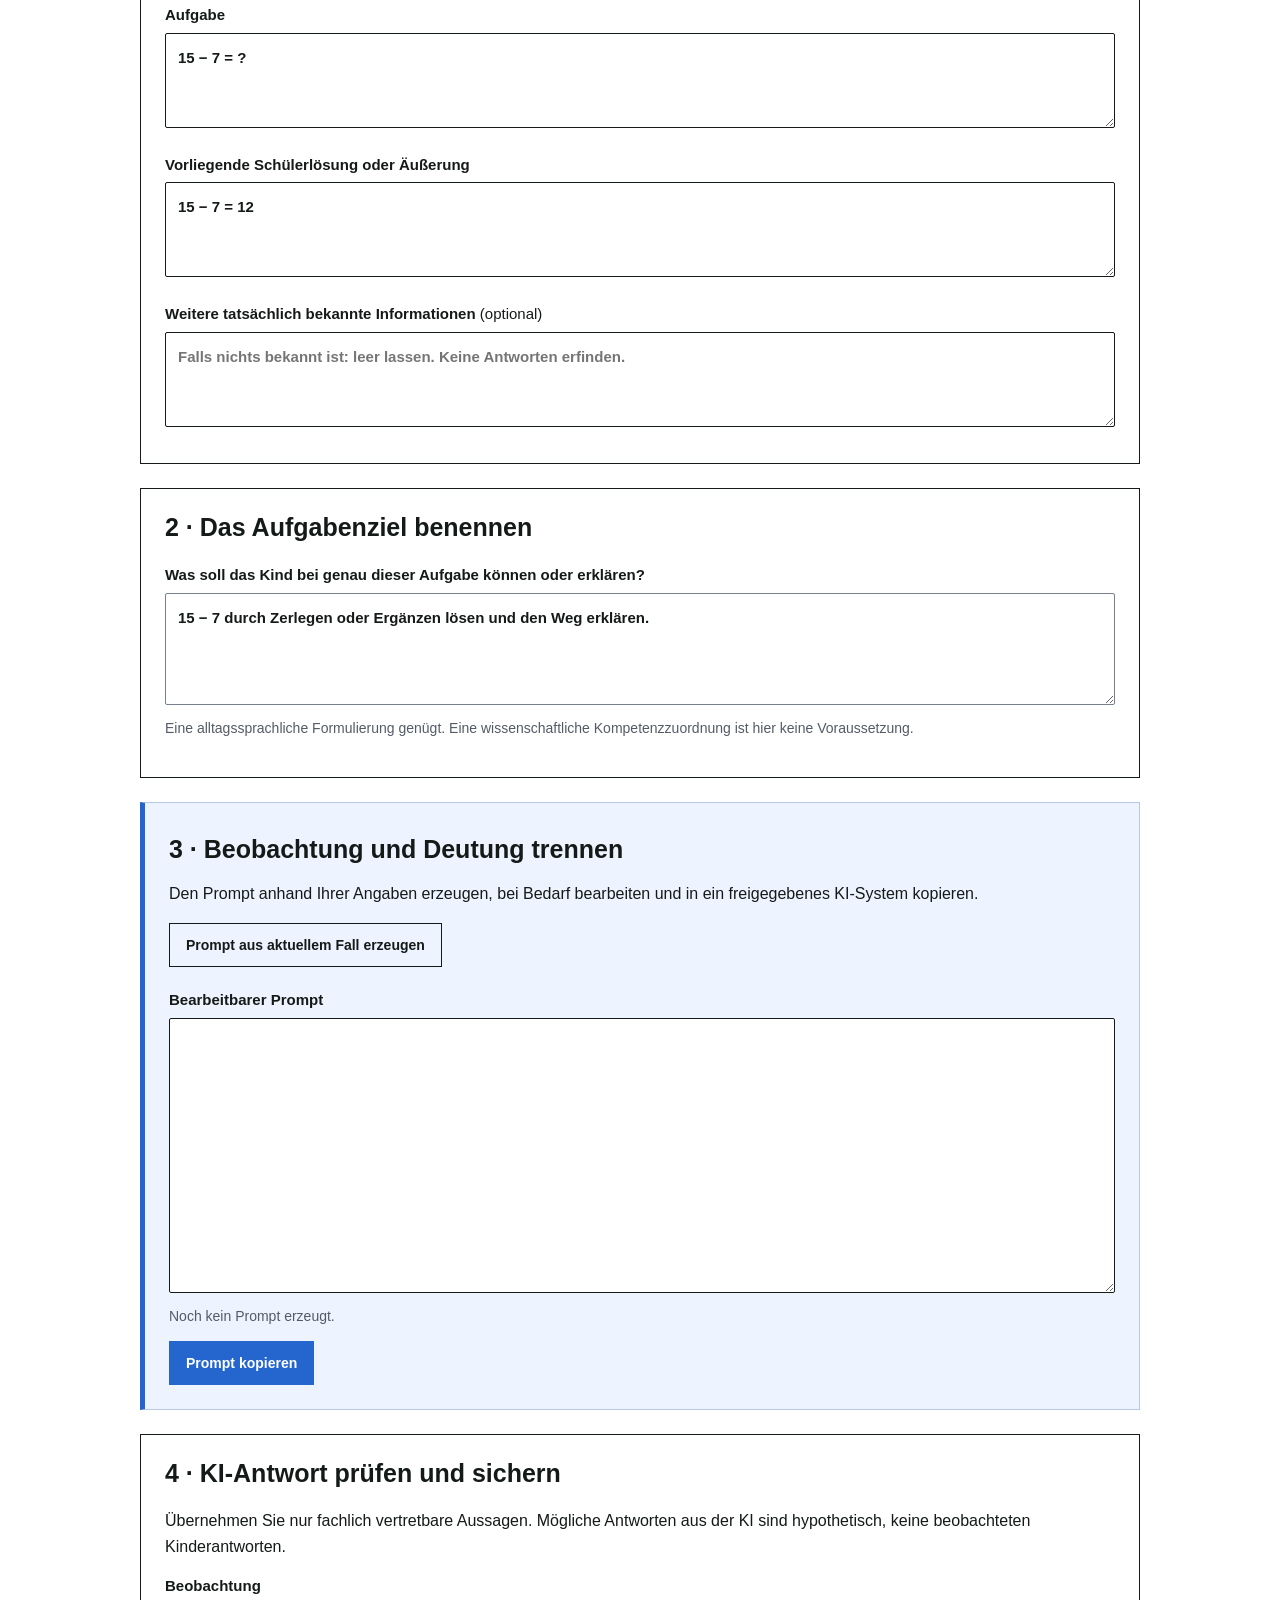
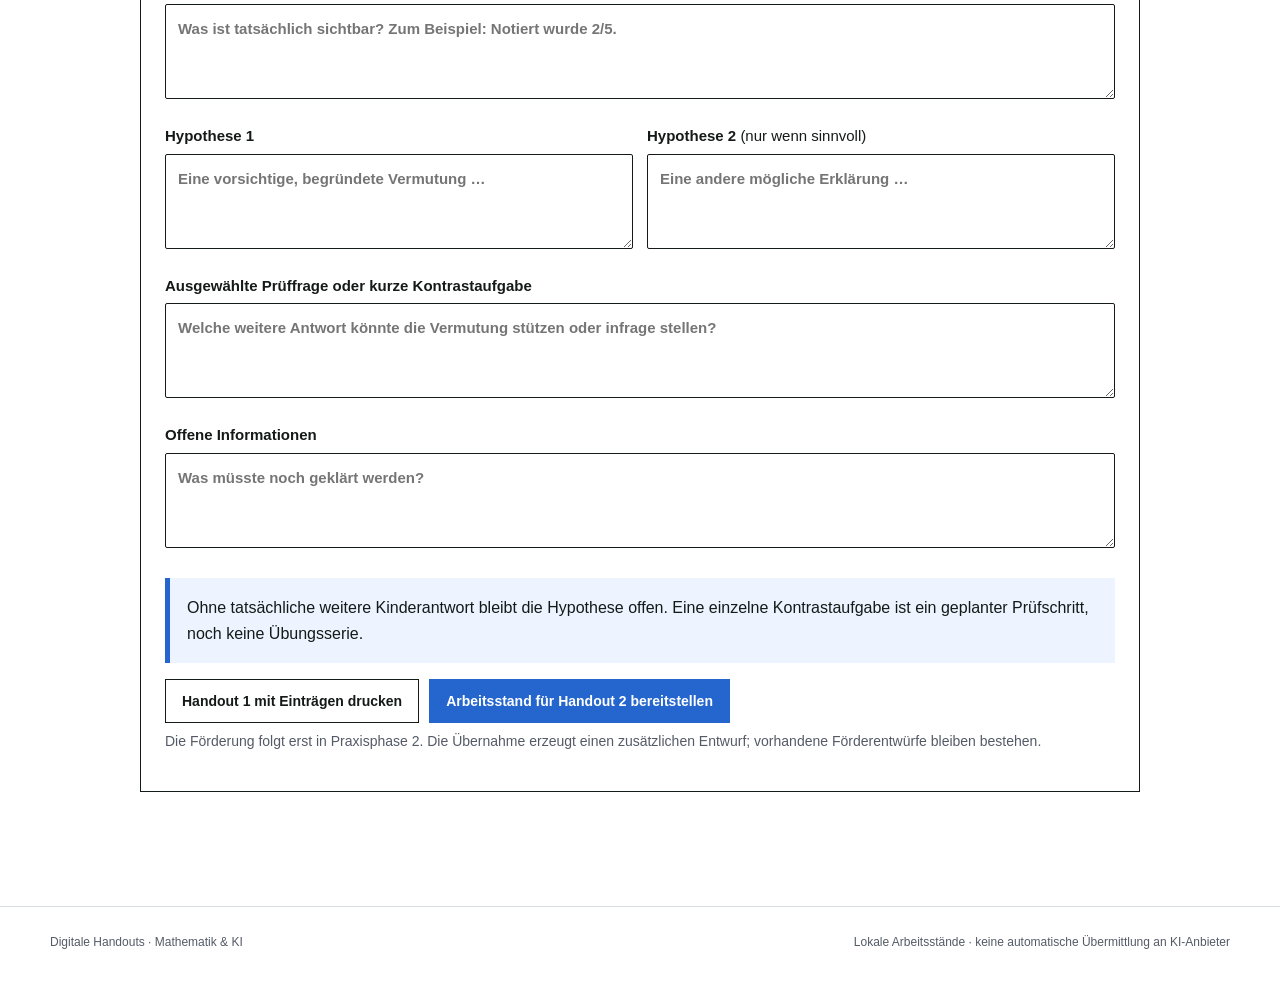
==== commit d2216e7f: "Handouts nach Praxisphasen ordnen und sichere Arbeitsstände ergänzen" ====
--- a/index.html
+++ b/index.html
@@ -1,893 +1,75 @@
 <!doctype html>
-<html lang="de">
-<head>
-  <meta charset="utf-8">
-  <meta name="viewport" content="width=device-width, initial-scale=1">
-  <meta name="description" content="Drei digitale Handouts zu Prompts, Fehleranalyse und Förderung im Mathematikunterricht.">
-  <title>Digitale Handouts | Mathematik & KI</title>
-  <style>
-    :root {
-      --ink: #141a18;
-      --paper: #ffffff;
-      --paper-2: #eef4ff;
-      --white: #ffffff;
-      --lime: #eaf2ff;
-      --coral: #4385f5;
-      --blue: #4385f5;
-      --cyan: #4385f5;
-      --muted: #545b66;
-      --line: #d8dde6;
-      --dark: #eef4ff;
-      --serif: Arial, Helvetica, sans-serif;
-      --sans: Arial, Helvetica, sans-serif;
-      --shadow: none;
-    }
+<html lang="de"><head>
+<meta charset="utf-8"><meta name="viewport" content="width=device-width, initial-scale=1">
+<meta name="description" content="Digitale Mathematik-Handouts: Hypothesenbildung, Förderbaustein und Tool- und Promptbibliothek.">
+<title>Digitale Handouts | Mathematik & KI</title>
+<link rel="stylesheet" href="handouts.css">
+<script defer src="handouts-core.js"></script><script defer src="library-data.js"></script><script defer src="handouts.js"></script>
+</head><body>
+<a class="skip-link" href="#handout-navigation">Zu den Handouts</a>
+<header class="topbar"><div class="wrap"><div class="brand"><span class="brand-mark" aria-hidden="true">∑</span><b>DIGITALE HANDOUTS · MATHEMATIK & KI</b></div><a class="top-link" href="tools.html">Tool-Übersicht</a></div></header>
+<main>
+<section class="hero"><div class="wrap"><div class="hero-copy"><p class="eyebrow">DEEPDIVEKI · LEHRKRÄFTEFORTBILDUNG</p><h1>Mathematik & KI<br><em>Digitale Handouts</em></h1><p>Begleitmaterial für die gemeinsamen Praxisphasen und die anschließende Vertiefung.</p></div><aside class="hero-side"><strong>Ein Fall. Ein überprüfbares Ziel. Ein passender nächster Schritt.</strong><p>Die KI liefert Vorschläge. Fachliche Prüfung und pädagogische Entscheidung bleiben bei der Lehrkraft.</p><div class="privacy">Nur fiktive oder vollständig anonymisierte Angaben verwenden. Diese Seite sendet Eingaben nicht automatisch an KI-Anbieter.</div></aside></div></section>
+<section class="station-picker"><div class="wrap">
+<h2 id="handout-navigation" tabindex="-1">Handout auswählen</h2>
+<nav class="station-tabs" aria-label="Handouts nach Praxisphase">
+<a class="station-tab" href="#hypothesen" data-nav="hypothesen"><span>HANDOUT 1 · PRAXISPHASE 1</span><strong>Hypothesenbildung</strong><small>Beobachtung von Deutung trennen und einen Prüfschritt planen.</small></a>
+<a class="station-tab" href="#foerderbaustein" data-nav="foerderbaustein"><span>HANDOUT 2 · PRAXISPHASE 2</span><strong>Förderbaustein entwickeln</strong><small>Ein enges Ziel wählen und einen kleinen Förderbaustein fachlich prüfen.</small></a>
+<a class="station-tab" href="#bibliothek" data-nav="bibliothek"><span>HANDOUT 3 · OFFENE VERTIEFUNG</span><strong>Tool- und Promptbibliothek</strong><small>Formate nach Unterrichtszweck auswählen und selbst erproben.</small></a>
+</nav>
+<details class="work-note"><summary>Dokumentieren, speichern und mit Word arbeiten</summary><p>Die Felder sind ein Angebot. Sie können Ihre Ergebnisse ebenso in einem eigenen Dokument festhalten. Entscheidend ist, dass Beobachtungen, Annahmen und die geprüften Ergebnisse nachvollziehbar bleiben.</p><p>Die Seite speichert auf diesem Gerät in diesem Browser, soweit der Browser dies zulässt. Browserbereinigung oder ein anderer Browser können den Zugriff auf diese Daten verhindern. Eine heruntergeladene JSON-Datei sichert alle hier gespeicherten Arbeitsstände; sie ist kein GitHub-Backup. Eine lokale Vorschau hat einen anderen Speicher als die veröffentlichte Website.</p>
+<p>Zum Drucken die Schaltfläche im jeweiligen Handout verwenden und die Vorschau prüfen. Für saubere Seitenumbrüche A4 und 100 % Skalierung einstellen. Der Förderbaustein enthält das Material zusätzlich in einem eigenen Druckabschnitt.</p>
+<div class="download-grid">
+<a class="download-card" href="Handout 1 - Hypothesenbildung.docx" download><span>HANDOUT 1</span><strong>Hypothesenbildung</strong><p>Word-Handout herunterladen</p></a>
+<a class="download-card" href="Handout 2 - Foerderbaustein entwickeln.docx" download><span>HANDOUT 2</span><strong>Förderbaustein entwickeln</strong><p>Word-Vorlage herunterladen</p></a>
+<a class="download-card" href="Handout 3 - Tool- und Promptbibliothek.docx" download><span>HANDOUT 3</span><strong>Tool- und Promptbibliothek</strong><p>Word-Handout herunterladen</p></a>
+</div></details>
+<div class="data-toolbar"><button type="button" class="button" id="exportAll">Alle Arbeitsstände als Datei sichern</button><label class="button import-label">Sicherung importieren<input id="importFile" type="file" accept=".json,application/json"></label><button class="button" type="button" id="saveAll">Jetzt im Browser speichern</button></div>
+<p class="status persistent" id="storageStatus" role="status" aria-live="polite"></p><p id="migrationNotice" class="notice" hidden></p>
+<details id="recoveryBox" class="work-note" hidden><summary>Alten Speicherstand prüfen und separat übernehmen</summary><p>Der ursprüngliche Speicher bleibt unverändert. Eine erneute Übernahme legt einen zusätzlichen Förderentwurf an.</p><button class="button" type="button" id="recoverLegacy">Alten Förderbaustein zusätzlich übernehmen</button></details>
+</div></section>
 
-    * { box-sizing: border-box; }
-    html { scroll-behavior: smooth; }
-    body { margin: 0; background: var(--paper); color: var(--ink); font-family: var(--sans); font-size: 16px; }
-    button, input, textarea, select { font: inherit; color: inherit; }
-    button { cursor: pointer; }
-    a { color: inherit; }
-    ::selection { background: var(--lime); }
-    .wrap { width: min(1180px, calc(100% - 40px)); margin: 0 auto; }
+<section class="station-panel" id="hypothesen" hidden aria-labelledby="hypothesen-title"><div class="wrap">
+<div class="station-head"><div class="station-number">HANDOUT 1<br>PRAXISPHASE 1</div><h2 id="hypothesen-title" tabindex="-1">Hypothesenbildung</h2><p>Einzelfehler erlauben Vermutungen, keine gesicherte Diagnose. Hier werden noch keine Förderübungen entwickelt.</p></div>
+<div class="station-body">
+<section class="step form-card"><h3>1 · Einen Fall wählen</h3><div class="form-grid"><label>Gespeicherter Fall<select id="diagnosticSelect"></select></label><label>Vorbereitetes Beispiel<select id="caseChoice"></select></label></div><div class="button-row"><button class="button" id="addPrepared" type="button">Beispiel als neuen Fall öffnen</button><button class="button" id="addOwn" type="button">Eigenen Fall anlegen</button></div><p class="field-hint">Beim Wechsel bleibt der bisherige Fall gespeichert. Die Beispiele sind fiktiv; weitere Kinderantworten sind nicht bekannt.</p>
+<div class="form-grid"><label>Bezeichnung<input id="diag-title" data-diag="title"></label><label>Klasse / Stufe<input id="diag-grade" data-diag="grade"></label><label class="wide">Aufgabe<textarea id="diag-task" data-diag="task" placeholder="Welche Aufgabe wurde gestellt?"></textarea></label><label class="wide">Vorliegende Schülerlösung oder Äußerung<textarea id="diag-solution" data-diag="solution" placeholder="Nur das tatsächlich Vorliegende notieren."></textarea></label><label class="wide">Weitere tatsächlich bekannte Informationen <span class="optional">(optional)</span><textarea id="diag-known" data-diag="known" placeholder="Falls nichts bekannt ist: leer lassen. Keine Antworten erfinden."></textarea></label></div></section>
+<section class="step form-card"><h3>2 · Das Aufgabenziel benennen</h3><label>Was soll das Kind bei genau dieser Aufgabe können oder erklären?<textarea id="diag-goal" data-diag="goal" placeholder="Zum Beispiel: zwei ungleichnamige Brüche addieren und den Weg erklären."></textarea></label><p class="field-hint">Eine alltagssprachliche Formulierung genügt. Eine wissenschaftliche Kompetenzzuordnung ist hier keine Voraussetzung.</p></section>
+<section class="step generated-prompt"><h3>3 · Beobachtung und Deutung trennen</h3><p>Den Prompt anhand Ihrer Angaben erzeugen, bei Bedarf bearbeiten und in ein freigegebenes KI-System kopieren.</p><button type="button" class="button" id="generateDiagnosis">Prompt aus aktuellem Fall erzeugen</button><label for="diagnosisPrompt">Bearbeitbarer Prompt</label><textarea id="diagnosisPrompt" data-diag="prompt"></textarea><p id="diagnosisPromptStatus" class="field-hint"></p><button type="button" class="button primary" data-copy="diagnosisPrompt">Prompt kopieren</button></section>
+<section class="step form-card"><h3>4 · KI-Antwort prüfen und sichern</h3><p>Übernehmen Sie nur fachlich vertretbare Aussagen. Mögliche Antworten aus der KI sind hypothetisch, keine beobachteten Kinderantworten.</p><div class="form-grid">
+<label class="wide">Beobachtung<textarea id="diag-observation" data-diag="observation" placeholder="Was ist tatsächlich sichtbar? Zum Beispiel: Notiert wurde 2/5."></textarea></label>
+<label>Hypothese 1<textarea id="diag-hypothesis1" data-diag="hypothesis1" placeholder="Eine vorsichtige, begründete Vermutung …"></textarea></label><label>Hypothese 2 <span class="optional">(nur wenn sinnvoll)</span><textarea id="diag-hypothesis2" data-diag="hypothesis2" placeholder="Eine andere mögliche Erklärung …"></textarea></label>
+<label class="wide">Ausgewählte Prüffrage oder kurze Kontrastaufgabe<textarea id="diag-check" data-diag="check" placeholder="Welche weitere Antwort könnte die Vermutung stützen oder infrage stellen?"></textarea></label><label class="wide">Offene Informationen<textarea id="diag-missing" data-diag="missing" placeholder="Was müsste noch geklärt werden?"></textarea></label>
+</div><p class="didactic-note">Ohne tatsächliche weitere Kinderantwort bleibt die Hypothese offen. Eine einzelne Kontrastaufgabe ist ein geplanter Prüfschritt, noch keine Übungsserie.</p><div class="button-row"><button class="button" type="button" data-print="diagnostic">Handout 1 mit Einträgen drucken</button><button class="button primary" type="button" id="transferDiagnostic">Arbeitsstand für Handout 2 bereitstellen</button></div><p class="field-hint">Die Förderung folgt erst in Praxisphase 2. Die Übernahme erzeugt einen zusätzlichen Entwurf; vorhandene Förderentwürfe bleiben bestehen.</p></section>
+</div></div></section>
 
-    .topbar { position: sticky; top: 0; z-index: 20; border-bottom: 1px solid var(--line); background: rgba(244, 241, 233, .94); backdrop-filter: blur(14px); }
-    .topbar .wrap { min-height: 72px; display: flex; align-items: center; justify-content: space-between; gap: 24px; }
-    .brand { display: flex; align-items: center; gap: 11px; font-size: 12px; font-weight: 900; letter-spacing: .09em; }
-    .brand-mark { width: 34px; height: 34px; display: grid; place-items: center; background: var(--blue); color: white; font-family: var(--sans); font-size: 17px; font-weight: 900; }
-    .top-actions { display: flex; align-items: center; gap: 10px; }
-    .top-link { padding: 9px 12px; border: 1px solid var(--line); text-decoration: none; font-size: 12px; font-weight: 850; }
-    .top-link:hover, .top-link:focus-visible { border-color: var(--blue); background: var(--paper-2); }
-    .status { min-height: 20px; color: var(--muted); font-size: 12px; font-weight: 750; }
+<section class="station-panel" id="foerderbaustein" hidden aria-labelledby="foerderbaustein-title"><div class="wrap">
+<div class="station-head"><div class="station-number">HANDOUT 2<br>PRAXISPHASE 2</div><h2 id="foerderbaustein-title" tabindex="-1">Förderbaustein entwickeln</h2><p>Eine belegte Ausgangslage oder ausdrücklich gewählte Arbeitsannahme, ein enges Ziel und ein Schwerpunkt.</p></div><div class="station-body">
+<div class="entry-options"><section class="form-card"><h3>Fall aus Praxisphase 1 übernehmen</h3><label>Gespeicherter Fall<select id="transferSelect"></select></label><button type="button" class="button primary" id="transferSelected">Als neuen Förderentwurf übernehmen</button></section><section class="form-card"><h3>Neue Aufgabe / neuen Fall wählen</h3><label>Eigenständiger Einstieg<select id="builderCaseChoice"><option value="own">Eigene Aufgabe / eigener Fall</option></select></label><button type="button" class="button primary" id="newBuilder">Neuen Förderentwurf anlegen</button></section></div>
+<div class="draft-switch"><label>Gespeicherter Förderentwurf<select id="builderSelect"></select></label><p>Jeder neue Entwurf wird zusätzlich angelegt. Für den eigenständigen Einstieg ist keine vorherige Bearbeitung von Handout 1 erforderlich.</p></div><p id="noBuilder" class="notice">Wählen Sie oben einen der beiden Einstiege.</p><div id="builderFields" hidden>
+<section class="step form-card"><h3>1 · Ausgangslage klären</h3><div class="form-grid">
+<label>Bezeichnung<input data-build="title" id="build-title"></label><label>Klasse / Stufe<input data-build="grade" id="build-grade"></label><label class="wide">Thema / Leitidee<input data-build="topic" id="build-topic" placeholder="Zum Beispiel: Zahl und Operation"></label><label class="wide">Aufgabe<textarea data-build="task" id="build-task"></textarea></label><label class="wide">Beobachtete Schülerlösung / Ausgangslage<textarea data-build="observation" id="build-observation"></textarea></label><label class="wide">Konkretes Aufgabenziel<input data-build="taskGoal" id="build-taskGoal" placeholder="Zum Beispiel: Stellenwerte beim Addieren richtig zuordnen."></label><label class="wide">Offene Hypothesen<textarea data-build="hypotheses" id="build-hypotheses"></textarea></label><label class="wide">Geplanter Prüfschritt<textarea data-build="plannedCheck" id="build-plannedCheck"></textarea></label><label class="wide">Noch fehlende Informationen<textarea data-build="missing" id="build-missing"></textarea></label>
+<label class="wide">Weitere tatsächlich bekannte Informationen<textarea id="build-known" data-build="known" placeholder="Aus Handout 1 übernommene oder ergänzende tatsächliche Informationen."></textarea></label>
+<label class="wide">Stand der Ausgangslage<select data-build="evidenceStatus" id="build-evidenceStatus"><option value="open">Noch offen – keine weitere Antwort bekannt</option><option value="observed">Eine tatsächliche weitere Antwort liegt vor</option><option value="assumed">Ausdrückliche Arbeitsannahme für die Planung</option></select></label>
+<label class="wide" id="evidenceLabel">Tatsächliche weitere Antwort und Beobachtung<textarea data-build="evidence" id="build-evidence" placeholder="Nur tatsächlich vorliegende Angaben; bei fiktiven Fällen nicht erfinden."></textarea></label><label class="wide" id="assumptionLabel">Arbeitsannahme <span class="optional">(keine bestätigte Diagnose)</span><textarea data-build="assumption" id="build-assumption" placeholder="Unter der Annahme, dass das Kind ungleich große Bruchteile direkt zusammenzählt …"></textarea></label>
+</div><p class="field-hint">Für einen fiktiven Fall können Sie eine plausible Arbeitsannahme bewusst wählen. Sie ist kein Ersatz für ein tatsächliches Diagnosegespräch.</p></section>
+<section class="step form-card"><h3>2 · Ein enges Ziel und einen Schwerpunkt wählen</h3><div class="form-grid"><label class="wide">Ein beobachtbares Förderziel<textarea id="build-goal" data-build="goal" placeholder="Zum Beispiel: Das Kind stellt 1/2 und 1/3 an gleich langen Streifen in Sechsteln dar und erklärt, warum der Wert gleich bleibt."></textarea></label><label class="wide">Fachliche Einordnung <span class="optional">(optional)</span><textarea data-build="conception" id="build-conception" placeholder="Möglicher Bezug zu basalen Kompetenzen oder Grundvorstellungen, mit kurzer Begründung. Darf offenbleiben."></textarea></label><label>Didaktischer Schwerpunkt<select id="build-focus" data-build="focus"><option value="A">Verstehen und Darstellungen</option><option value="B">Üben und differenzieren</option><option value="C">Begründen, prüfen, übertragen</option><option value="D">Rückmeldung und Lernfortschritt</option></select></label><label>Genau ein Format<select id="build-format" data-build="format"></select></label></div><p id="formatGuidance" class="didactic-note"></p>
+<button class="button" id="generateBuilder" type="button">Förderprompt aus aktuellen Angaben erzeugen</button><label for="builderPrompt">Bearbeitbarer Förderprompt</label><textarea id="builderPrompt" data-build="prompt" class="prompt-large"></textarea><p id="builderPromptStatus" class="field-hint"></p><button class="button primary" type="button" data-copy="builderPrompt">Förderprompt kopieren</button></section>
+<section class="step form-card"><h3>3 · Entwurf prüfen und überarbeiten</h3><p>Erwartet werden eine kurze Erklärung, drei bis fünf Aufgaben, eine gestufte Hilfe, eine neue Abschlussaufgabe ohne KI sowie Lösungen und Beobachtungskriterien.</p><label>Vollständiger KI-Entwurf<textarea data-build="draft" id="build-draft" class="material-output" placeholder="Aufgaben, Hilfen, Lösungen und Kriterien vollständig einfügen …"></textarea></label><label>Meine fachlichen und didaktischen Anpassungen<textarea data-build="adjustments" id="build-adjustments"></textarea></label><label>Überarbeitete Fassung / einsatzbereites Material<textarea data-build="final" id="build-final" class="material-output" placeholder="Die tatsächlich weiterzuverwendende, geprüfte Fassung …"></textarea></label></section>
+<section class="step form-card"><h3>4 · Fachlich prüfen und Einsatz festhalten</h3><div id="builderChecks" class="checklist"></div><div class="form-grid"><label class="wide">Wann und wie im Unterricht?<textarea data-build="use" id="build-use"></textarea></label><label class="wide">Neue Erfolgskontrolle ohne KI und Beobachtungskriterien<textarea data-build="success" id="build-success" placeholder="Neue Aufgabe, kurze Begründung und woran die Lehrkraft den nächsten Lernschritt erkennt."></textarea></label></div><p class="didactic-note">Ein guter Entwurf ist kein Beleg für eine gesicherte Diagnose oder nachgewiesene Lernwirkung. Prüfen Sie das Verstehen später an tatsächlichen Antworten.</p><div class="button-row"><button class="button" type="button" id="downloadBuilder">Förderbaustein als Textdatei</button><button class="button" type="button" data-print="builder">Förderbaustein und Material drucken</button></div><details id="legacyBuilder" hidden><summary>Unveränderter früherer Arbeitsstand</summary><pre id="legacyBuilderText"></pre></details></section>
+</div></div></div></section>
 
-    .hero { border-bottom: 1px solid var(--ink); }
-    .hero .wrap { display: grid; grid-template-columns: 1.35fr .65fr; min-height: 450px; }
-    .hero-copy { padding: 80px 70px 70px 0; }
-    .eyebrow, .mini-label { margin: 0; font-size: 11px; font-weight: 900; letter-spacing: .14em; text-transform: uppercase; }
-    .eyebrow { color: var(--blue); }
-    h1 { margin: 20px 0 22px; max-width: 800px; font-family: var(--sans); font-size: clamp(42px, 6vw, 66px); font-weight: 800; line-height: 1.06; letter-spacing: -.025em; }
-    h1 em { color: var(--ink); font-weight: 800; font-style: normal; }
-    .hero-copy > p:last-child { max-width: 690px; color: var(--muted); font-size: 19px; line-height: 1.6; }
-    .hero-side { padding: 68px 0 68px 48px; border-left: 1px solid var(--ink); display: flex; flex-direction: column; justify-content: flex-end; }
-    .hero-side strong { font-family: var(--sans); font-size: 22px; line-height: 1.28; font-weight: 750; }
-    .hero-side p { color: var(--muted); line-height: 1.55; }
-    .privacy { margin-top: 24px; padding: 16px; border-left: 5px solid var(--blue); background: var(--paper-2); font-size: 13px; line-height: 1.5; }
-
-    .station-picker { padding: 48px 0 58px; }
-    .station-picker h2 { margin: 0 0 24px; font-family: var(--serif); font-size: 38px; font-weight: 400; }
-    .station-tabs { display: grid; grid-template-columns: repeat(3, 1fr); gap: 18px; }
-    .station-tab { min-height: 220px; padding: 24px; border: 1px solid var(--ink); background: transparent; text-align: left; transition: transform .15s, box-shadow .15s, background .15s; }
-    .station-tab:hover, .station-tab:focus-visible { border-color: var(--blue); background: #f8fbff; }
-    .station-tab.active { background: var(--paper-2); border-color: var(--blue); box-shadow: inset 0 5px 0 var(--blue); }
-    .station-tab span { display: block; font-family: var(--serif); font-size: 30px; }
-    .station-tab strong { display: block; margin: 35px 0 8px; font-size: 22px; }
-    .station-tab small { color: var(--muted); font-size: 14px; line-height: 1.45; }
-    .station-tab .station-task { display: block; margin-top: 12px; padding-top: 12px; border-top: 1px solid var(--line); color: var(--ink); }
-    .station-tab .station-task b { color: var(--blue); }
-    .work-note { margin-top: 22px; padding: 22px 24px; border-left: 5px solid var(--blue); background: var(--paper-2); }
-    .work-note h3 { margin: 0 0 8px; font-size: 18px; }
-    .work-note p { margin: 7px 0 0; color: var(--muted); line-height: 1.55; }
-    .downloads { margin-top: 28px; }
-    .downloads h3 { margin: 0 0 7px; font-size: 21px; }
-    .downloads > p { margin: 0 0 17px; color: var(--muted); line-height: 1.55; }
-    .download-grid { display: grid; grid-template-columns: repeat(3, 1fr); gap: 18px; }
-    .download-card { display: flex; min-height: 180px; padding: 20px; border: 1px solid var(--ink); background: var(--white); flex-direction: column; align-items: flex-start; }
-    .download-card span { color: var(--blue); font-size: 12px; font-weight: 900; letter-spacing: .08em; }
-    .download-card strong { margin: 16px 0 7px; font-size: 18px; }
-    .download-card p { margin: 0 0 18px; color: var(--muted); font-size: 14px; line-height: 1.45; }
-    .download-card .button { margin-top: auto; display: inline-flex; align-items: center; text-decoration: none; color: var(--ink); }
-
-    .station-panel { display: none; border-top: 1px solid var(--ink); }
-    .station-panel.active { display: block; }
-    .station-head { padding: 70px 0 50px; display: grid; grid-template-columns: 120px 1fr 1fr; gap: 38px; align-items: start; }
-    .station-number { font-family: var(--sans); font-size: 16px; font-weight: 900; letter-spacing: .08em; color: var(--blue); }
-    .station-head h2 { margin: 0; font-family: var(--sans); font-size: clamp(38px, 5vw, 56px); font-weight: 800; line-height: 1.06; color: var(--ink); }
-    .station-head > p { margin: 6px 0 0; color: var(--muted); font-size: 17px; line-height: 1.6; }
-    .station-body { padding-bottom: 90px; }
-
-    .toolbar { display: flex; flex-wrap: wrap; align-items: center; gap: 10px; margin-bottom: 26px; }
-    .toolbar input { flex: 1 1 280px; min-height: 46px; padding: 10px 14px; border: 1px solid var(--ink); background: var(--white); }
-    .filter { min-height: 46px; padding: 10px 14px; border: 1px solid var(--ink); background: transparent; font-weight: 800; }
-    .filter.active { background: var(--ink); color: white; }
-
-    .prompt-list { display: grid; gap: 13px; }
-    .prompt-item { border: 1px solid var(--ink); background: var(--white); }
-    .prompt-item[hidden] { display: none; }
-    .prompt-summary { width: 100%; padding: 18px 20px; border: 0; background: transparent; display: grid; grid-template-columns: 54px 1fr auto; align-items: center; gap: 16px; text-align: left; }
-    .prompt-summary:hover { background: var(--paper-2); }
-    .prompt-id { font-family: var(--serif); font-size: 25px; color: var(--coral); }
-    .prompt-summary strong { font-size: 17px; }
-    .prompt-category { color: var(--muted); font-size: 11px; font-weight: 900; letter-spacing: .1em; }
-    .prompt-detail { display: none; padding: 0 20px 20px 90px; }
-    .prompt-item.open .prompt-detail { display: block; }
-    .prompt-detail textarea, .generated-prompt textarea { width: 100%; min-height: 130px; padding: 16px; border: 1px solid var(--ink); background: var(--paper); resize: vertical; line-height: 1.55; }
-    .prompt-actions { display: flex; align-items: center; justify-content: space-between; gap: 12px; margin-top: 10px; }
-    .prompt-actions small { color: var(--muted); }
-
-    .button { min-height: 42px; padding: 10px 16px; border: 1px solid var(--ink); background: transparent; font-weight: 850; }
-    .button:hover, .button:focus-visible { background: var(--lime); }
-    .button.primary { border-color: var(--ink); background: var(--ink); color: white; }
-    .button.primary:hover, .button.primary:focus-visible { background: var(--blue); border-color: var(--blue); }
-    .button.coral { background: var(--coral); color: var(--ink); }
-
-    .analysis-layout { display: grid; grid-template-columns: .86fr 1.14fr; gap: 34px; align-items: start; }
-    .case-list { display: grid; gap: 9px; }
-    .case-card { padding: 16px; border: 1px solid var(--ink); background: transparent; text-align: left; display: grid; grid-template-columns: 38px 1fr; gap: 12px; }
-    .case-card:hover, .case-card.active { background: var(--lime); }
-    .case-card span { font-family: var(--serif); font-size: 24px; }
-    .case-card strong { display: block; }
-    .case-card small { color: var(--muted); line-height: 1.4; }
-    .own-case { margin-top: 18px; padding: 18px; border: 1px solid var(--ink); background: var(--white); }
-    .own-case label, .form-grid label, .reflection-grid label { display: block; font-size: 12px; font-weight: 850; }
-    .own-case input, .form-grid input, .form-grid textarea, .reflection-grid textarea { width: 100%; margin-top: 7px; padding: 12px; border: 1px solid var(--ink); background: var(--white); }
-    .own-case label + label { margin-top: 12px; }
-    .generated-prompt { border: 1px solid #b8c9e7; border-left: 5px solid var(--blue); background: var(--dark); color: var(--ink); padding: 24px; }
-    .generated-prompt h3 { margin: 8px 0 17px; font-family: var(--serif); font-size: 31px; font-weight: 400; }
-    .generated-prompt textarea { color: var(--ink); background: var(--white); min-height: 275px; }
-    .generated-prompt .prompt-actions small { color: var(--muted); }
-    .reflection-grid { display: grid; grid-template-columns: 1fr 1fr; gap: 18px; margin-top: 28px; }
-    .reflection-grid label { padding: 19px; border: 1px solid var(--ink); background: var(--white); }
-    .reflection-grid textarea { min-height: 115px; resize: vertical; }
-    .trainer { margin-top: 32px; border: 1px solid var(--ink); }
-    .trainer > button { width: 100%; padding: 17px 20px; border: 0; background: var(--paper-2); display: flex; justify-content: space-between; font-weight: 900; text-align: left; }
-    .trainer-content { display: none; padding: 22px; background: var(--white); }
-    .trainer.open .trainer-content { display: block; }
-    .trainer-content h4 { margin: 0 0 9px; font-size: 19px; }
-    .trainer-content p { color: var(--muted); line-height: 1.55; }
-    .didactic-note { margin-top: 18px; padding: 17px; border-left: 5px solid var(--blue); background: #eef0ff; line-height: 1.55; }
-
-    .builder-layout { display: grid; grid-template-columns: 1fr 1fr; gap: 30px; align-items: start; }
-    .form-card { padding: 24px; border: 1px solid var(--ink); background: var(--white); }
-    .form-card h3 { margin: 0 0 20px; font-family: var(--serif); font-size: 31px; font-weight: 400; }
-    .form-grid { display: grid; grid-template-columns: 1fr 1fr; gap: 14px; }
-    .form-grid label.wide { grid-column: 1 / -1; }
-    .form-grid textarea { min-height: 95px; resize: vertical; }
-    .form-grid textarea.long-output { min-height: 300px; }
-    .form-grid textarea.final-output { min-height: 380px; }
-    .module-list { display: grid; gap: 10px; }
-    .module-card { border: 1px solid var(--ink); background: var(--paper); }
-    .module-top { padding: 15px; display: grid; grid-template-columns: 28px 1fr auto; gap: 12px; align-items: center; }
-    .module-top input { width: 20px; height: 20px; accent-color: var(--coral); }
-    .module-top strong { display: block; }
-    .module-top small { color: var(--muted); }
-    .module-prompt { display: none; padding: 0 15px 15px 55px; }
-    .module-card.selected .module-prompt { display: block; }
-    .module-prompt textarea { width: 100%; min-height: 135px; padding: 13px; border: 1px solid var(--ink); background: var(--white); resize: vertical; line-height: 1.5; }
-    .checklist { display: grid; gap: 10px; margin: 12px 0 20px; }
-    .checklist label { display: flex; align-items: flex-start; gap: 11px; padding: 12px; border: 1px solid var(--line); }
-    .checklist input { width: 19px; height: 19px; accent-color: var(--blue); }
-    .builder-footer { margin-top: 28px; padding: 23px; border: 1px solid #b8c9e7; border-left: 5px solid var(--blue); background: var(--paper-2); display: flex; justify-content: space-between; align-items: center; gap: 20px; }
-    .builder-footer p { margin: 0; max-width: 700px; line-height: 1.5; }
-    .button-row { display: flex; flex-wrap: wrap; gap: 10px; }
-
-    footer { padding: 28px 0 40px; border-top: 1px solid var(--line); color: var(--muted); font-size: 12px; }
-    footer .wrap { display: flex; justify-content: space-between; gap: 20px; }
-
-    /* Nähe zur Gestaltung der Word-Handouts */
-    .topbar { background: rgba(255, 255, 255, .96); }
-    .hero .wrap { min-height: 330px; }
-    .hero-copy { padding-top: 58px; padding-bottom: 54px; }
-    .hero-side { padding-top: 48px; padding-bottom: 48px; }
-    .station-picker h2, .form-card h3, .generated-prompt h3, .sortLab h3, .canvasIntro h3 { font-family: var(--sans); font-weight: 750; }
-    .station-picker h2 { font-size: 30px; }
-    .station-tab span { color: var(--blue); font-family: var(--sans); font-size: 16px; font-weight: 900; letter-spacing: .08em; }
-    .station-head { border-bottom: 1px solid var(--line); }
-    .prompt-id { color: var(--blue); font-family: var(--sans); font-size: 18px; font-weight: 900; }
-    .button.primary { background: var(--blue); border-color: var(--blue); }
-    .button.coral { background: var(--blue); color: white; border-color: var(--blue); }
-    .filter.active { background: var(--blue); border-color: var(--blue); }
-    .case-card:hover, .case-card.active { background: var(--paper-2); border-color: var(--blue); }
-    .case-card span { font-family: var(--sans); color: var(--blue); font-size: 18px; font-weight: 900; }
-    .didactic-note { border-color: var(--blue); background: var(--paper-2); }
-    .ai-help { grid-column: 1 / -1; padding: 17px; border-left: 5px solid var(--blue); background: var(--paper-2); }
-    .ai-help h4 { margin: 0 0 7px; font-size: 17px; }
-    .ai-help p { margin: 0 0 13px; color: var(--muted); font-size: 13px; line-height: 1.5; }
-    .field-hint { display: block; margin-top: 7px; color: var(--muted); font-weight: 400; line-height: 1.4; }
-    .print-summary { display: none; width: min(900px, calc(100% - 50px)); margin: 0 auto; padding: 48px 0; }
-    .print-summary h1 { font-size: 30px; border-bottom: 2px solid var(--blue); padding-bottom: 12px; }
-    .print-summary h2 { margin: 28px 0 8px; color: var(--blue); font-size: 20px; }
-    .print-summary p, .print-summary li { line-height: 1.55; }
-    .print-summary .print-note { padding: 14px; border-left: 4px solid var(--blue); background: var(--paper-2); }
-    .print-summary .print-preserve { white-space: pre-wrap; overflow-wrap: anywhere; line-height: 1.55; }
-    .print-summary .print-material { break-before: page; page-break-before: always; padding-top: 8px; }
-    .print-summary .print-material h1 { margin-top: 0; }
-    .print-summary .print-block { padding: 16px; border: 1px solid var(--line); }
-
-    @media (max-width: 900px) {
-      .hero .wrap, .station-head, .analysis-layout, .builder-layout { grid-template-columns: 1fr; }
-      .hero-copy { padding-right: 0; }
-      .hero-side { padding: 36px 0 55px; border-left: 0; border-top: 1px solid var(--ink); }
-      .station-tabs, .download-grid { grid-template-columns: 1fr; }
-      .station-tab { min-height: 145px; }
-      .station-tab strong { margin-top: 20px; }
-      .station-head { gap: 18px; }
-      .station-number { font-size: 14px; }
-    }
-
-    @media (max-width: 620px) {
-      .wrap { width: min(100% - 28px, 1180px); }
-      .topbar .wrap { min-height: 62px; }
-      .brand b { display: none; }
-      .hero-copy { padding: 55px 0 45px; }
-      h1 { font-size: 50px; }
-      .station-picker { padding: 35px 0 45px; }
-      .station-head { padding: 52px 0 35px; }
-      .prompt-summary { grid-template-columns: 42px 1fr; }
-      .prompt-category { grid-column: 2; }
-      .prompt-detail { padding-left: 20px; }
-      .reflection-grid, .form-grid { grid-template-columns: 1fr; }
-      .form-grid label.wide { grid-column: auto; }
-      .module-top { grid-template-columns: 28px 1fr; }
-      .module-top .button { grid-column: 2; justify-self: start; }
-      .module-prompt { padding-left: 15px; }
-      .builder-footer, footer .wrap { align-items: flex-start; flex-direction: column; }
-    }
-
-    @media print {
-      .topbar, .station-picker, .button, .prompt-actions, .trainer > button { display: none !important; }
-      .station-panel { display: block !important; break-before: page; }
-      .station-panel:first-of-type { break-before: auto; }
-      .prompt-item, .trainer, .form-card { break-inside: avoid; }
-      .prompt-detail, .trainer-content, .module-prompt { display: block !important; }
-      body { background: white; }
-      .hero .wrap { min-height: auto; }
-      .hero-copy { padding: 38px 0; }
-      .hero-side { display: none; }
-      body.print-entry > header, body.print-entry > main, body.print-entry > footer { display: none !important; }
-      body.print-entry .print-summary { display: block !important; }
-    }
-  </style>
-</head>
-<body>
-  <header class="topbar">
-    <div class="wrap">
-      <div class="brand"><span class="brand-mark">∑</span><b>DIGITALE HANDOUTS · MATHEMATIK & KI</b></div>
-      <div class="top-actions"><a class="top-link" href="tools.html">Tool-Übersicht</a><span class="status" id="globalStatus" role="status" aria-live="polite"></span></div>
-    </div>
-  </header>
-
-  <main>
-    <section class="hero">
-      <div class="wrap">
-        <div class="hero-copy">
-          <p class="eyebrow">DEEPDIVEKI · LEHRKRÄFTEFORTBILDUNG</p>
-          <h1>Digitale Handouts <em>Mathematik & KI</em></h1>
-          <p>Prompt-Bibliothek, Fehleranalyse und Förderbaustein in einer eigenständigen Datei. Benötigte Prompts stehen unmittelbar bei der jeweiligen Aufgabe.</p>
-        </div>
-        <aside class="hero-side">
-          <strong>Die KI liefert einen Entwurf. Die fachliche und didaktische Entscheidung bleibt bei der Lehrkraft.</strong>
-          <p>Alle Eingaben bleiben ausschließlich in diesem Browser gespeichert und werden nicht versendet.</p>
-          <div class="privacy"><b>Datenschutz:</b> Nur fiktive oder vollständig anonymisierte Schülerlösungen verwenden. Ergebnisse und Aufgaben immer fachlich prüfen.</div>
-        </aside>
-      </div>
-    </section>
-
-    <section class="station-picker" aria-labelledby="stationPickerTitle">
-      <div class="wrap">
-        <h2 id="stationPickerTitle">Handout auswählen</h2>
-        <div class="station-tabs" role="tablist" aria-label="Digitale Handouts">
-          <button class="station-tab active" type="button" role="tab" aria-selected="true" aria-controls="station1" id="tab1" data-station="station1">
-            <span>HANDOUT 1</span><strong>Prompt-Bibliothek</strong><small>14 editierbare Prompts für Aufgaben, Diagnose, Förderung und exakte Prüfung.</small><small class="station-task"><b>Arbeitsauftrag:</b> Einen passenden Prompt auswählen, anpassen und das Ergebnis fachlich prüfen.</small>
-          </button>
-          <button class="station-tab" type="button" role="tab" aria-selected="false" aria-controls="station2" id="tab2" data-station="station2">
-            <span>HANDOUT 2</span><strong>Fehleranalyse</strong><small>Eine fiktive oder eigene anonymisierte Schülerlösung untersuchen.</small><small class="station-task"><b>Arbeitsauftrag:</b> Beobachtung, mögliche Deutung und passende Prüffragen voneinander trennen.</small>
-          </button>
-          <button class="station-tab" type="button" role="tab" aria-selected="false" aria-controls="station3" id="tab3" data-station="station3">
-            <span>HANDOUT 3</span><strong>Förderbaustein</strong><small>Aus der Diagnosearbeit einen überprüfbaren Baustein für den Unterricht entwickeln.</small><small class="station-task"><b>Arbeitsauftrag:</b> Förderziel, Aufgaben, Anpassungen und Erfolgskontrolle nachvollziehbar festhalten.</small>
-          </button>
-        </div>
-        <aside class="work-note" aria-label="Hinweis zur Dokumentation">
-          <h3>Hinweis zur Dokumentation</h3>
-          <p>Die Eingabefelder dienen der Strukturierung und Orientierung; das Ausfüllen der Maske ist freiwillig. Ergebnisse können ebenso in einem eigenen Word-Dokument, in OneNote oder in einer anderen vertrauten Arbeitsumgebung festgehalten werden.</p>
-          <p><b>Zwei sinnvolle Ebenen:</b> Für die praktische Planung genügt zunächst ein konkretes Aufgabenziel, etwa „zwei ungleichnamige Brüche addieren und den Rechenweg erklären“. Der weiterführende Bezug zu einer basalen Kompetenz oder Grundvorstellung ist hilfreich, bleibt bei einer einzelnen Schülerlösung aber eine vorsichtige fachliche Einordnung.</p>
-          <p>Nach der Diagnose kann die KI außerdem gebeten werden, die entwickelten Aufgaben – etwa Rechenpäckchen, Hilfekarten und Lösungen – als Word- oder PDF-Datei auszugeben. Entscheidend ist, dass Diagnosehypothese, Förderziel, verwendete Aufgaben, fachliche Anpassungen und Erfolgskontrolle nachvollziehbar dokumentiert werden. Wer die Maske nutzt, kann den vollständigen Förderbaustein anschließend speichern oder ausdrucken.</p>
-        </aside>
-        <section class="downloads" id="word-downloads" aria-labelledby="downloadTitle">
-          <h3 id="downloadTitle">Word-Handouts zum Herunterladen</h3>
-          <p>Wer lieber analog oder in Word arbeitet, kann das passende Handout direkt zum jeweiligen Arbeitsauftrag öffnen und ausfüllen.</p>
-          <div class="download-grid">
-            <article class="download-card">
-              <span>HANDOUT 1</span>
-              <strong>Prompt-Bibliothek</strong>
-              <p>Die Prompts als Word-Handout zum Markieren, Ergänzen und Weitergeben.</p>
-              <a class="button" href="Handout 1 - Prompt-Bibliothek Mathematik.docx" download>Word-Datei herunterladen</a>
-            </article>
-            <article class="download-card">
-              <span>HANDOUT 2</span>
-              <strong>Fehleranalyse</strong>
-              <p>Das Übungsblatt für Beobachtung, Deutung und didaktische Prüfung.</p>
-              <a class="button" href="Handout 2 - Fehleranalyse Uebungsblatt.docx" download>Word-Datei herunterladen</a>
-            </article>
-            <article class="download-card">
-              <span>HANDOUT 3</span>
-              <strong>Förderbaustein</strong>
-              <p>Die neue Arbeitsvorlage als Alternative zur digitalen Eingabemaske.</p>
-              <a class="button" href="Handout 3 - Foerderbaustein-Arbeitsvorlage.docx" download>Word-Datei herunterladen</a>
-            </article>
-          </div>
-        </section>
-      </div>
-    </section>
-
-    <section class="station-panel active" id="station1" role="tabpanel" aria-labelledby="tab1">
-      <div class="wrap">
-        <div class="station-head">
-          <div class="station-number">HANDOUT 1</div>
-          <h2>Prompt-Bibliothek Mathematik</h2>
-          <p>Prompts öffnen, Platzhalter bearbeiten und direkt kopieren. Die Formulierungen aus dem Handout bleiben editierbar.</p>
-        </div>
-        <div class="station-body">
-          <div class="toolbar" aria-label="Prompt-Bibliothek filtern">
-            <input id="promptSearch" type="search" placeholder="Prompts durchsuchen …" aria-label="Prompts durchsuchen">
-            <button class="filter active" type="button" data-filter="alle">Alle</button>
-            <button class="filter" type="button" data-filter="A">Aufgaben</button>
-            <button class="filter" type="button" data-filter="B">Diagnose</button>
-            <button class="filter" type="button" data-filter="C">Förderung</button>
-            <button class="filter" type="button" data-filter="D">Prüfen</button>
-          </div>
-          <div class="prompt-list" id="promptList"></div>
-        </div>
-      </div>
-    </section>
-
-    <section class="station-panel" id="station2" role="tabpanel" aria-labelledby="tab2" hidden>
-      <div class="wrap">
-        <div class="station-head">
-          <div class="station-number">HANDOUT 2</div>
-          <h2>Fehleranalyse: Übungsblatt</h2>
-          <p>Eine fiktive Lösung auswählen, zuerst das konkrete Aufgabenziel bestimmen und die KI-Antwort anschließend fachlich prüfen. Eine einzelne Lösung erlaubt nur Diagnosehypothesen, keine abschließende Diagnose.</p>
-        </div>
-        <div class="station-body">
-          <div class="analysis-layout">
-            <div>
-              <p class="mini-label">FIKTIVE SCHÜLERLÖSUNG WÄHLEN</p>
-              <div class="case-list" id="caseList"></div>
-              <div class="own-case">
-                <p class="mini-label">ODER EIGENES ANONYMISIERTES BEISPIEL</p>
-                <label>Klasse / Stufe<input id="ownClass" type="text" placeholder="z. B. 7"></label>
-                <label>Aufgabe und falsche Lösung<input id="ownSolution" type="text" placeholder="z. B. 3/4 + 1/2 = 4/6"></label>
-                <button class="button" id="useOwnCase" type="button">Eigenes Beispiel verwenden</button>
-              </div>
-            </div>
-            <div class="generated-prompt">
-              <p class="mini-label">PROMPT ZUR GEWÄHLTEN AUFGABE</p>
-              <h3 id="selectedCaseTitle">Beispiel 1 · Klasse 1</h3>
-              <textarea id="analysisPrompt" aria-label="Prompt für die Fehleranalyse"></textarea>
-              <div class="prompt-actions">
-                <small>Den Prompt können Sie vor dem Kopieren bearbeiten.</small>
-                <button class="button coral" type="button" data-copy-target="analysisPrompt">Prompt kopieren</button>
-              </div>
-            </div>
-          </div>
-
-          <div class="reflection-grid">
-            <label>Wo lag die KI fachlich richtig?<textarea id="reflectionRight" placeholder="Beobachtungen festhalten …"></textarea></label>
-            <label>Wo musste ich als Lehrkraft korrigieren oder nachfragen?<textarea id="reflectionCorrect" placeholder="Kritische Punkte festhalten …"></textarea></label>
-          </div>
-
-          <div class="trainer" id="trainerBox">
-            <button type="button" id="toggleTrainer" aria-expanded="false"><span>Mögliche fachliche Deutung</span><span>zur Orientierung öffnen +</span></button>
-            <div class="trainer-content" id="trainerContent"></div>
-          </div>
-          <div class="didactic-note"><b>Didaktischer Kern:</b> Fehler können regelhaft sein, müssen es aber nicht. Die KI kann mögliche Deutungen und Prüffragen liefern; erst weitere Aufgaben oder ein Gespräch helfen, zwischen konkurrierenden Hypothesen zu unterscheiden.</div>
-        </div>
-      </div>
-    </section>
-
-    <section class="station-panel" id="station3" role="tabpanel" aria-labelledby="tab3" hidden>
-      <div class="wrap">
-        <div class="station-head">
-          <div class="station-number">HANDOUT 3</div>
-          <h2>Förderbaustein-Vorlage</h2>
-          <p>Ausgangslage und Förderziel festhalten, einen Baustein wählen und den passenden Prompt direkt an dieser Stelle verwenden.</p>
-        </div>
-        <div class="station-body">
-          <div class="builder-layout">
-            <section class="form-card">
-              <h3>1 · Ausgangslage und Ziel</h3>
-              <div class="form-grid">
-                <label>Klasse / Stufe<input id="buildClass" type="text" placeholder="z. B. Klasse 4"></label>
-                <label>Thema / Leitidee<input id="buildTopic" type="text" placeholder="z. B. Zahl & Operation"></label>
-                <label class="wide">Aufgabe und beobachtete Schülerlösung<textarea id="buildObservation" placeholder="z. B. Aufgabe: 1/2 + 1/3; notiert wurde: 2/5. Nur anonymisierte oder fiktive Angaben."></textarea></label>
-                <label class="wide">Konkretes Aufgabenziel<input id="buildTaskGoal" type="text" placeholder="z. B. zwei ungleichnamige Brüche addieren und den Rechenweg erklären"><small class="field-hint">Diese einfache, unterrichtsnahe Beschreibung genügt zunächst. Sie muss noch keine wissenschaftliche Kompetenzzuordnung enthalten.</small></label>
-                <label class="wide">Eigene Vermutung zur Fehlvorstellung <span style="font-weight:400">(optional)</span><textarea id="buildError" placeholder="z. B. Zähler und Nenner werden jeweils getrennt addiert. Das Feld kann leer bleiben."></textarea></label>
-                <label class="wide">Möglicher Bezug zu einer basalen Kompetenz oder Grundvorstellung <span style="font-weight:400">(optional)</span><input id="buildConception" type="text" placeholder="z. B. gleich große Teile desselben Ganzen verstehen"><small class="field-hint">Nur eintragen, wenn die Zuordnung fachlich begründet werden kann. Andernfalls darf das Feld offenbleiben oder als Hypothese formuliert werden.</small></label>
-                <div class="ai-help">
-                  <h4>Noch keine sichere Deutung?</h4>
-                  <p>Der folgende Prompt übernimmt die oben eingetragene Aufgabe und Schülerlösung. Die KI soll mögliche Fehlvorstellungen ausdrücklich nur als Hypothesen formulieren und passende Prüffragen entwickeln. Ihre Antwort trägt genau die Feldüberschriften dieser Maske und kann deshalb abschnittsweise hier oder in die Word-Vorlage kopiert werden.</p>
-                  <button class="button primary" id="copyHypothesisPrompt" type="button">KI-Prompt zur Hypothesenbildung kopieren</button>
-                </div>
-                <label>Mini-Ziel 1<input id="buildGoal1" type="text" placeholder="z. B. 4 von 5 Aufgaben durch Zerlegen lösen"><small class="field-hint">Realistisches Beispiel: Das Kind löst 4 von 5 Aufgaben mit Zehnerübergang durch Zerlegen statt zählend.</small></label>
-                <label>Mini-Ziel 2<input id="buildGoal2" type="text" placeholder="z. B. den Rechenweg mit Material erklären"><small class="field-hint">Realistisches Beispiel: Das Kind erklärt an Material, warum 8 + 5 als 10 + 3 gerechnet werden kann.</small></label>
-              </div>
-            </section>
-
-            <section class="form-card">
-              <h3>2 · Baustein wählen</h3>
-              <div class="module-list" id="moduleList"></div>
-            </section>
-
-            <section class="form-card">
-              <h3>3 · KI-Entwurf und Anpassung</h3>
-              <div class="form-grid">
-                <label class="wide">KI-Entwurf<textarea class="long-output" id="buildDraft" placeholder="Das vollständige Ergebnis der KI hier einfügen – einschließlich aller Aufgaben, Rechenpäckchen, Hilfen und Lösungen …"></textarea><small class="field-hint">Dieses Feld ist bewusst groß, damit auch längere Aufgabenserien vollständig sichtbar und bearbeitbar bleiben.</small></label>
-                <label class="wide">Meine fachlichen und didaktischen Anpassungen<textarea id="buildAdjustments" placeholder="Was muss am KI-Entwurf verändert werden – und warum?"></textarea></label>
-                <label class="wide">Überarbeitete Fassung / einsatzbereites Material<textarea class="final-output" id="buildFinal" placeholder="Hier die korrigierte Endfassung einfügen: vollständige Aufgaben, Rechenpäckchen, Hilfen und Lösungen, mit denen weitergearbeitet werden soll …"></textarea><small class="field-hint">Beim Drucken und Speichern wird diese Fassung zusätzlich als eigenes Arbeitsmaterial ausgegeben.</small></label>
-              </div>
-            </section>
-
-            <section class="form-card">
-              <h3>4 · Prüfung und Einsatz</h3>
-              <div class="checklist">
-                <label><input type="checkbox" data-check="results">Rechenergebnisse und Lösungen stimmen.</label>
-                <label><input type="checkbox" data-check="level">Aufgaben und Hilfen passen zum Lernstand.</label>
-                <label><input type="checkbox" data-check="language">Sprache, Darstellung und Kontext sind altersgerecht.</label>
-                <label><input type="checkbox" data-check="diagnosis">Der Baustein passt zur Diagnosehypothese.</label>
-                <label><input type="checkbox" data-check="privacy">Es werden keine personenbezogenen Daten verwendet.</label>
-              </div>
-              <div class="form-grid">
-                <label class="wide">Wann und wie im Unterricht?<textarea id="buildUse" placeholder="Sozialform, Dauer, Material, Zeitpunkt …"></textarea></label>
-                <label class="wide">Erfolgskontrolle<textarea id="buildSuccess" placeholder="Woran erkenne ich, dass das Ziel erreicht ist?"></textarea></label>
-              </div>
-            </section>
-          </div>
-
-          <div class="builder-footer">
-            <p><b>Merksatz:</b> Die KI liefert einen Entwurf. Die didaktische Verantwortung und die fachliche Endkontrolle bleiben bei Ihnen.</p>
-            <div class="button-row">
-              <button class="button" id="saveBuilder" type="button">Im Browser speichern</button>
-              <button class="button" id="downloadBuilder" type="button">Als Datei speichern</button>
-              <button class="button primary" id="copyBuilder" type="button">Förderbaustein kopieren</button>
-              <button class="button" id="printBuilder" type="button">Förderbaustein und Material drucken</button>
-            </div>
-          </div>
-        </div>
-      </div>
-    </section>
-  </main>
-
-  <section class="print-summary" id="printSummary" aria-hidden="true"></section>
-
-  <footer>
-    <div class="wrap"><span>Digitale Arbeitsfassung der drei Mathematik-Handouts</span><span>Lokale Datei · keine automatische Datenübertragung</span></div>
-  </footer>
-
-  <script>
-    const prompts = [
-      { id: 1, category: "A", group: "Aufgaben & Übungen", title: "Differenzieren mit gemeinsamem Aufgabenziel", text: "Konkretes Aufgabenziel: [z. B. zwei ungleichnamige Brüche addieren und den Rechenweg erklären]. Erstelle für Klasse [6] je 4 Aufgaben mit unterschiedlicher Unterstützung und Komplexität. Das gemeinsame Aufgabenziel bleibt erhalten. Variiere Darstellung, Hilfen, Zahlen und Anzahl der Schritte. Ergänze Lösungen und je einen kurzen Hilfekarten-Tipp." },
-      { id: 2, category: "A", group: "Aufgaben & Übungen", title: "Rechenpäckchen / Übungsserie", text: "Erzeuge ein Rechenpäckchen mit 10 Aufgaben zum [kleinen Einmaleins, 7er-/8er-Reihe], mit steigender Schwierigkeit und einem separaten Lösungsblatt." },
-      { id: 3, category: "A", group: "Aufgaben & Übungen", title: "Sachaufgaben zu Grundvorstellungen", text: "Schreibe je eine Textaufgabe zur Subtraktion für die Grundvorstellungen Wegnehmen, Ergänzen und Vergleichen (Klasse 2)." },
-      { id: 4, category: "A", group: "Aufgaben & Übungen", title: "Sachaufgaben im Alltagskontext", text: "Erstelle 5 Sachaufgaben zum [Überschlagsrechnen] im Kontext [Einkaufen / Schulfest] für Klasse [X], mit Lösungswegen." },
-      { id: 5, category: "A", group: "Aufgaben & Übungen", title: "Arbeitsblatt als Datei", text: "Formatiere die Aufgaben als druckfertiges Arbeitsblatt mit Kopfzeile (Name/Datum/Klasse) und gib es als Word- oder PDF-Datei zum Download aus. Erstelle das Lösungsblatt separat." },
-      { id: 6, category: "B", group: "Diagnostizieren", title: "Fehleranalyse aus anonymer Schülerlösung", text: "Ein Kind rechnet [1/2 + 1/3 = 2/5]. Formuliere zuerst ein konkretes Aufgabenziel. Beschreibe dann nur das sichtbare Vorgehen und entwickle höchstens zwei Diagnosehypothesen. Gib zu jeder Hypothese eine kurze Prüffrage oder Kontrastaufgabe. Ordne eine basale Kompetenz oder Grundvorstellung nur vorläufig zu, wenn sich der Bezug fachlich begründen lässt. Schlage erst danach 2 passende Übungen zum konkreten Aufgabenziel vor." },
-      { id: 7, category: "B", group: "Diagnostizieren", title: "Diagnose-Interviewleitfaden", text: "Erstelle 8 Diagnosefragen für ein kurzes Mathe-Gespräch mit einem Kind, um herauszufinden, ob es tragfähige Grundvorstellungen zur [Division] hat. Ordne jeder Frage kurz zu, was mit ihr geprüft werden soll." },
-      { id: 8, category: "B", group: "Diagnostizieren", title: "Standortbestimmung erstellen", text: "Entwirf eine schriftliche Standortbestimmung mit 10 Aufgaben zum [Operationsverständnis Multiplikation] für Klasse [3]. Ergänze einen Erwartungshorizont: Welche Kompetenz oder Vorstellung soll jede Aufgabe sichtbar machen?" },
-      { id: 9, category: "B", group: "Diagnostizieren", title: "Diagnosematerial mit typischen Fehlern", text: "Erstelle 6 [Additionsaufgaben mit Zehnerübergang] mit typischen Fehllösungen als Multiple-Choice. Ergänze zu jeder falschen Antwort eine mögliche, ausdrücklich als Hypothese gekennzeichnete Denkweise." },
-      { id: 10, category: "C", group: "Erklären & Fördern", title: "Kindgerechte Erklärung (E–I–S)", text: "Erkläre [den Zehnerübergang bei 8 + 5] für ein Kind der [1.] Klasse in einfacher Sprache: mit einer Handlung, einem Bild-Vorschlag und der Rechnung (Handlung – Bild – Symbol). Ergänze eine kurze Frage, mit der die Vorstellung des Kindes geprüft werden kann." },
-      { id: 11, category: "C", group: "Erklären & Fördern", title: "Förderplan-Baustein", text: "Konkretes Aufgabenziel: [z. B. Additionsaufgaben mit Zehnerübergang durch Zerlegen lösen]. Formuliere aus der anonymen Beobachtung [zählendes Rechnen] zwei realistische Mini-Ziele und passende Übungsformate. Eine mögliche basale Verstehensgrundlage darfst du als Hypothese benennen, aber nicht aus einer einzelnen Lösung als gesichert darstellen. Ergänze eine kurze Erfolgskontrolle mit einer ähnlichen und einer leicht veränderten Aufgabe." },
-      { id: 12, category: "C", group: "Erklären & Fördern", title: "Sprachsensible Vereinfachung", text: "Vereinfache diese Textaufgabe sprachlich für Kinder mit geringen Deutschkenntnissen, ohne den mathematischen Gehalt zu verändern. Benenne anschließend, welche sprachlichen Hürden du verändert hast." },
-      { id: 13, category: "C", group: "Erklären & Fördern", title: "Elterntipps", text: "Formuliere kurze, konkrete Übungstipps für Eltern, deren Kind [den Zehnerübergang] noch nicht sicher beherrscht. Vermeide Fachsprache und ergänze ein Beispiel für eine fünfminütige Übung." },
-      { id: 14, category: "D", group: "Exakt rechnen lassen", title: "Musterlösung mit geprüftem Ergebnis", text: "Löse diese Aufgabe Schritt für Schritt und nutze ein Rechenwerkzeug wie Code-Interpreter oder Datenanalyse, um das Ergebnis exakt zu prüfen. Trenne Rechenweg, Ergebnisprüfung und didaktische Erklärung deutlich." }
-    ];
-
-    const cases = [
-      { id: 1, grade: "1", task: "15 − 7 = ?", solution: "15 − 7 = 12", title: "Zehnerübergang", trainer: "Mögliche Hypothese: Das Kind rechnet nach dem Wegdenken des Zehners 7 − 5 = 2 und setzt die 1 wieder davor. Zu prüfen sind Wegnehmen, Zerlegen und der Zehnerübergang. Eine einzelne Lösung reicht nicht als Beleg." },
-      { id: 2, grade: "2", task: "Schreibe die Zahl „sechzehn“", solution: "61", title: "Stellenwert und Zahlwort", trainer: "Mögliche Hypothese: Zehner und Einer werden entsprechend der gehörten Reihenfolge vertauscht. Zu prüfen sind Stellenwertverständnis, Zahlwortstruktur und die Verbindung von Menge, Zahlwort und Ziffernschreibweise." },
-      { id: 3, grade: "3", task: "503 − 78 = ?", solution: "503 − 78 = 575", title: "Entbündeln bei der Subtraktion", trainer: "Mögliche Hypothese: An einzelnen Stellen wird jeweils die kleinere von der größeren Ziffer abgezogen. Zu prüfen sind Bündeln, Entbündeln und die Bedeutung der Stellenwerte." },
-      { id: 4, grade: "4", task: "6 · 7 = ?", solution: "6 · 7 = 13", title: "Operationsverständnis Multiplikation", trainer: "Mögliche Hypothese: Das Malzeichen wird übersehen oder als Pluszeichen gedeutet. Zu prüfen ist, ob Multiplikation als gleich große Gruppen, wiederholtes Addieren oder Anordnung verstanden wird." },
-      { id: 5, grade: "6", task: "1/2 + 1/3 = ?", solution: "1/2 + 1/3 = 2/5", title: "Bruchaddition", trainer: "Sichtbar ist die getrennte Addition von Zähler und Nenner. Mögliche Hypothesen betreffen die Bedeutung des Nenners, gleich große Teile und das Erweitern. Eine Plausibilitätsfrage ist hilfreich: Kann das Ergebnis kleiner als 1/2 sein?" },
-      { id: 6, grade: "5", task: "3,5 + 12 = ?", solution: "3,5 + 12 = 4,7", title: "Stellenwert bei Dezimalzahlen", trainer: "Mögliche Hypothese: 12 wird als 1,2 verarbeitet oder die Ziffern werden ohne Stellenwertbezug zusammengeführt. Zu prüfen sind Kommaausrichtung und die Bedeutung von Einern und Zehnteln." }
-    ];
-
-    const modules = [
-      { id: "diff", promptId: 1, title: "Differenziert", subtitle: "Aufgaben auf drei Niveaus" },
-      { id: "practice", promptId: 2, title: "Üben", subtitle: "Rechenpäckchen oder adaptive Serie" },
-      { id: "explain", promptId: 10, title: "Erklären", subtitle: "Handlung – Bild – Symbol" },
-      { id: "material", promptId: 5, title: "Material", subtitle: "Arbeitsblatt als Datei" },
-      { id: "plan", promptId: 11, title: "Förderplan", subtitle: "Ziele und Übungen für vier Wochen" }
-    ];
-
-    const globalStatus = document.getElementById("globalStatus");
-    let statusTimer;
-    let currentCase = cases[0];
-    let activeFilter = "alle";
-
-    function announce(message) {
-      globalStatus.textContent = message;
-      window.clearTimeout(statusTimer);
-      statusTimer = window.setTimeout(() => { globalStatus.textContent = ""; }, 2200);
-    }
-
-    async function copyText(text) {
-      try {
-        await navigator.clipboard.writeText(text);
-      } catch {
-        const helper = document.createElement("textarea");
-        helper.value = text;
-        helper.style.position = "fixed";
-        helper.style.opacity = "0";
-        document.body.appendChild(helper);
-        helper.select();
-        document.execCommand("copy");
-        helper.remove();
-      }
-      announce("In die Zwischenablage kopiert ✓");
-    }
-
-    function escapeHtml(value) {
-      return String(value).replace(/[&<>'"]/g, character => ({ "&": "&amp;", "<": "&lt;", ">": "&gt;", "'": "&#39;", "\"": "&quot;" })[character]);
-    }
-
-    function printValue(value) {
-      return escapeHtml(value || "—").replace(/\n/g, "<br>");
-    }
-
-    function renderPromptLibrary() {
-      const promptList = document.getElementById("promptList");
-      promptList.innerHTML = prompts.map(prompt => `
-        <article class="prompt-item" data-category="${prompt.category}" data-search="${(prompt.title + " " + prompt.text).toLowerCase()}">
-          <button class="prompt-summary" type="button" aria-expanded="false">
-            <span class="prompt-id">${String(prompt.id).padStart(2, "0")}</span>
-            <strong>${prompt.title}</strong>
-            <span class="prompt-category">${prompt.category} · ${prompt.group}</span>
-          </button>
-          <div class="prompt-detail">
-            <textarea id="prompt-${prompt.id}" aria-label="Prompt ${prompt.id}: ${prompt.title}">${prompt.text}</textarea>
-            <div class="prompt-actions"><small>Platzhalter in eckigen Klammern ersetzen.</small><button class="button primary" type="button" data-copy-target="prompt-${prompt.id}">Prompt kopieren</button></div>
-          </div>
-        </article>`).join("");
-
-      promptList.querySelectorAll(".prompt-summary").forEach(button => {
-        button.addEventListener("click", () => {
-          const item = button.closest(".prompt-item");
-          item.classList.toggle("open");
-          button.setAttribute("aria-expanded", String(item.classList.contains("open")));
-        });
-      });
-    }
-
-    function filterPrompts() {
-      const query = document.getElementById("promptSearch").value.trim().toLowerCase();
-      document.querySelectorAll(".prompt-item").forEach(item => {
-        const categoryMatch = activeFilter === "alle" || item.dataset.category === activeFilter;
-        const searchMatch = !query || item.dataset.search.includes(query);
-        item.hidden = !(categoryMatch && searchMatch);
-      });
-    }
-
-    function analysisPromptFor(item) {
-      return `Hier ist die Lösung eines Kindes aus Klasse ${item.grade}: ${item.task} – notiert wurde: „${item.solution}“.
-
-1. Formuliere zuerst ein einfaches, konkretes Aufgabenziel: Was soll das Kind bei genau dieser Aufgabe tun und erklären können?
-2. Beschreibe anschließend ausschließlich, was in der Lösung sichtbar ist.
-3. Formuliere höchstens zwei mögliche Erklärungen des Denkwegs und kennzeichne sie ausdrücklich als Hypothesen.
-4. Ordne nur dann eine möglicherweise betroffene basale Kompetenz oder Grundvorstellung zu, wenn die Zuordnung fachlich begründet werden kann. Kennzeichne auch diese Zuordnung als vorläufig.
-5. Schlage zu jeder Hypothese eine gezielte Rückfrage oder kurze Kontrastaufgabe für ein Diagnosegespräch vor.
-6. Gib erst anschließend zwei mögliche Übungen an. Begründe jeweils, wie sie das konkrete Aufgabenziel unterstützen.
-
-Trenne Aufgabenziel, Beobachtung, Deutung, Prüfung und Förderung klar. Weise darauf hin, was die Lehrkraft fachlich selbst kontrollieren muss.`;
-    }
-
-    function setCurrentCase(item) {
-      currentCase = item;
-      document.querySelectorAll(".case-card").forEach(card => card.classList.toggle("active", Number(card.dataset.caseId) === item.id));
-      document.getElementById("selectedCaseTitle").textContent = item.id ? `Beispiel ${item.id} · Klasse ${item.grade}` : `Eigenes Beispiel · Klasse ${item.grade}`;
-      document.getElementById("analysisPrompt").value = analysisPromptFor(item);
-      document.getElementById("trainerContent").innerHTML = `<h4>Mögliche Antwort · ${item.title || "Eigenes Beispiel"}</h4><p>${item.trainer || "Für eigene Beispiele gibt es keine vorformulierte Antwort. Formulieren Sie mindestens zwei denkbare Hypothesen und planen Sie eine Prüffrage, mit der sich diese unterscheiden lassen."}</p>`;
-    }
-
-    function renderCases() {
-      const list = document.getElementById("caseList");
-      list.innerHTML = cases.map(item => `
-        <button class="case-card ${item.id === 1 ? "active" : ""}" type="button" data-case-id="${item.id}">
-          <span>${String(item.id).padStart(2, "0")}</span><span><strong>${item.task}</strong><small>Klasse ${item.grade} · ${item.solution}</small></span>
-        </button>`).join("");
-      list.querySelectorAll(".case-card").forEach(card => card.addEventListener("click", () => setCurrentCase(cases.find(item => item.id === Number(card.dataset.caseId)))));
-      setCurrentCase(cases[0]);
-    }
-
-    function getBuilderContext() {
-      return {
-        grade: document.getElementById("buildClass").value || "[Klasse / Stufe]",
-        topic: document.getElementById("buildTopic").value || "[Thema / Leitidee]",
-        observation: document.getElementById("buildObservation").value || "[Aufgabe und anonymisierte Schülerlösung]",
-        taskGoal: document.getElementById("buildTaskGoal").value || "[konkretes Aufgabenziel]",
-        error: document.getElementById("buildError").value || "[noch keine eigene Vermutung]",
-        conception: document.getElementById("buildConception").value || "[noch nicht geklärt]",
-        goals: [document.getElementById("buildGoal1").value, document.getElementById("buildGoal2").value].filter(Boolean).join("; ") || "[konkrete Förderziele]"
-      };
-    }
-
-    function hypothesisPrompt() {
-      const context = getBuilderContext();
-      const ownIdea = document.getElementById("buildError").value.trim();
-      return `Du unterstützt mich bei einer vorsichtigen Fehleranalyse im Mathematikunterricht.
-
-Klasse / Stufe: ${context.grade}
-Thema / Leitidee: ${context.topic}
-Aufgabe und anonymisierte Schülerlösung: ${context.observation}
-Konkretes Aufgabenziel: ${context.taskGoal}
-${ownIdea ? `Meine vorläufige Vermutung: ${ownIdea}` : "Ich habe noch keine eigene Vermutung zur möglichen Fehlvorstellung. Entwickle in diesem Fall höchstens zwei plausible, klar unterscheidbare Hypothesen."}
-
-Arbeite zunächst in fünf Schritten:
-1. Aufgabenziel klären: Übernimm mein konkretes Aufgabenziel. Falls ich keines angegeben habe, formuliere ein einfaches Ziel für genau diese Aufgabe.
-2. Beobachten: Beschreibe ausschließlich, was in der notierten Lösung sichtbar ist.
-3. Deuten: Prüfe meine Vermutung, sofern eine vorliegt. Formuliere insgesamt höchstens zwei unterschiedliche Erklärungen und kennzeichne beide ausdrücklich als Hypothesen.
-4. Prüfen: Entwickle zu jeder Hypothese eine kurze Rückfrage oder Kontrastaufgabe, mit der ich sie im Gespräch prüfen kann.
-5. Fachlich einordnen: Benenne nur dann eine möglicherweise betroffene basale Kompetenz oder Grundvorstellung, wenn sich der Bezug begründen lässt. Kennzeichne die Zuordnung ausdrücklich als vorläufig. Eine offene Zuordnung ist zulässig.
-
-Formuliere anschließend zwei vorläufige, realistische und beobachtbare Mini-Ziele, die zu den Hypothesen passen. Ein Ziel soll eine mathematische Handlung oder Strategie beschreiben, das andere eine Erklärung oder Darstellung. Formuliere keine abschließende Diagnose aus einer einzelnen Lösung.
-
-Gib deine Antwort als kopierfreundlichen Fließtext mit genau diesen Überschriften und in genau dieser Reihenfolge aus:
-
-KLASSE / STUFE
-THEMA / LEITIDEE
-AUFGABE UND BEOBACHTETE SCHÜLERLÖSUNG
-KONKRETES AUFGABENZIEL
-EIGENE VERMUTUNG ZUR FEHLVORSTELLUNG
-MÖGLICHER BEZUG ZU EINER BASALEN KOMPETENZ ODER GRUNDVORSTELLUNG
-MINI-ZIEL 1
-MINI-ZIEL 2
-PRÜFFRAGEN / KONTRASTAUFGABEN
-FEHLENDE INFORMATIONEN UND NÄCHSTER PRÜFSCHRITT
-
-Wiederhole bei den ersten vier Überschriften meine Angaben. Trage unter „EIGENE VERMUTUNG ZUR FEHLVORSTELLUNG“ die höchstens zwei Diagnosehypothesen ein. Eine Zuordnung zur basalen Kompetenz oder Grundvorstellung darf offenbleiben und muss als vorläufig gekennzeichnet sein. Verwende keine Tabelle und keine zusätzlichen Überschriften. Weise am Schluss knapp darauf hin, dass Hypothesen und Mini-Ziele durch weitere Beobachtungen überprüft und gegebenenfalls angepasst werden müssen.`;
-    }
-
-    function modulePrompt(module) {
-      const context = getBuilderContext();
-      const base = prompts.find(prompt => prompt.id === module.promptId).text;
-      return `Ausgangslage:
-Klasse / Stufe: ${context.grade}
-Thema / Leitidee: ${context.topic}
-Aufgabe und beobachtete Schülerlösung: ${context.observation}
-Konkretes Aufgabenziel: ${context.taskGoal}
-Eigene vorläufige Vermutung: ${context.error}
-Möglicher Bezug zu einer basalen Kompetenz oder Grundvorstellung: ${context.conception}
-Förderziel(e): ${context.goals}
-
-Arbeitsauftrag:
-${base}
-
-Prüfe am Ende ausdrücklich, ob Aufgaben, Hilfen und Darstellung zur beschriebenen Diagnosehypothese und zu den Förderzielen passen. Trenne Material und Lösungen.`;
-    }
-
-    function renderModules() {
-      const list = document.getElementById("moduleList");
-      list.innerHTML = modules.map(module => `
-        <article class="module-card" data-module="${module.id}">
-          <div class="module-top">
-            <input type="checkbox" id="module-${module.id}" aria-label="${module.title} auswählen">
-            <label for="module-${module.id}"><strong>${module.title}</strong><small>${module.subtitle} · Prompt ${module.promptId}</small></label>
-            <button class="button" type="button" data-module-copy="${module.id}">Prompt kopieren</button>
-          </div>
-          <div class="module-prompt"><textarea id="module-text-${module.id}" aria-label="Prompt für ${module.title}"></textarea></div>
-        </article>`).join("");
-
-      list.querySelectorAll(".module-card").forEach(card => {
-        const checkbox = card.querySelector("input");
-        const module = modules.find(item => item.id === card.dataset.module);
-        checkbox.addEventListener("change", () => {
-          card.classList.toggle("selected", checkbox.checked);
-          card.querySelector("textarea").value = modulePrompt(module);
-        });
-      });
-    }
-
-    function refreshSelectedModulePrompts() {
-      document.querySelectorAll(".module-card.selected").forEach(card => {
-        const module = modules.find(item => item.id === card.dataset.module);
-        card.querySelector("textarea").value = modulePrompt(module);
-      });
-    }
-
-    function builderSummary() {
-      const context = getBuilderContext();
-      const selected = modules.filter(module => document.getElementById(`module-${module.id}`).checked).map(module => module.title).join(", ") || "noch nicht gewählt";
-      const checks = [...document.querySelectorAll("[data-check]")].map(input => `${input.checked ? "✓" : "○"} ${input.parentElement.textContent.trim()}`).join("\n");
-      return `FÖRDERBAUSTEIN MATHEMATIK
-
-1. AUSGANGSLAGE
-Klasse / Stufe: ${context.grade}
-Thema / Leitidee: ${context.topic}
-Aufgabe und beobachtete Schülerlösung: ${context.observation}
-Konkretes Aufgabenziel: ${context.taskGoal}
-Eigene Vermutung zur Fehlvorstellung: ${context.error}
-Möglicher Bezug zu einer basalen Kompetenz oder Grundvorstellung: ${context.conception}
-
-2. FÖRDERZIELE
-${context.goals}
-
-3. GEWÄHLTE BAUSTEINE
-${selected}
-
-4. KI-ENTWURF
-${document.getElementById("buildDraft").value || "[noch offen]"}
-
-5. MEINE ANPASSUNGEN
-${document.getElementById("buildAdjustments").value || "[noch offen]"}
-
-6. ÜBERARBEITETE FASSUNG / EINSATZBEREITES MATERIAL
-${document.getElementById("buildFinal").value || document.getElementById("buildDraft").value || "[noch offen]"}
-
-7. FACHLICHE PRÜFUNG
-${checks}
-
-8. EINSATZ
-Wann / wie: ${document.getElementById("buildUse").value || "[noch offen]"}
-Erfolgskontrolle: ${document.getElementById("buildSuccess").value || "[noch offen]"}`;
-    }
-
-    function printBuilderEntries() {
-      const context = {
-        grade: document.getElementById("buildClass").value,
-        topic: document.getElementById("buildTopic").value,
-        observation: document.getElementById("buildObservation").value,
-        taskGoal: document.getElementById("buildTaskGoal").value,
-        error: document.getElementById("buildError").value,
-        conception: document.getElementById("buildConception").value,
-        goals: [document.getElementById("buildGoal1").value, document.getElementById("buildGoal2").value].filter(Boolean).join("; ")
-      };
-      const selected = modules.filter(module => document.getElementById(`module-${module.id}`).checked);
-      const checks = [...document.querySelectorAll("[data-check]")];
-      const draft = document.getElementById("buildDraft").value;
-      const adjustments = document.getElementById("buildAdjustments").value;
-      const finalMaterial = document.getElementById("buildFinal").value;
-      document.getElementById("printSummary").innerHTML = `
-        <p class="eyebrow">DEEPDIVEKI · LEHRKRÄFTEFORTBILDUNG</p>
-        <h1>Förderbaustein-Vorlage · Eigene Einträge</h1>
-        <h2>1 · Ausgangslage</h2>
-        <p><b>Klasse / Stufe:</b> ${printValue(context.grade)}<br>
-        <b>Thema / Leitidee:</b> ${printValue(context.topic)}<br>
-        <b>Aufgabe und beobachtete Schülerlösung:</b> ${printValue(context.observation)}<br>
-        <b>Konkretes Aufgabenziel:</b> ${printValue(context.taskGoal)}<br>
-        <b>Eigene Vermutung zur Fehlvorstellung:</b> ${printValue(context.error)}<br>
-        <b>Möglicher Bezug zu einer basalen Kompetenz oder Grundvorstellung:</b> ${printValue(context.conception)}</p>
-        <h2>2 · Förderziele</h2>
-        <p>${printValue(context.goals)}</p>
-        <h2>3 · Gewählte Bausteine</h2>
-        ${selected.length ? `<ul>${selected.map(module => `<li>${escapeHtml(module.title)} – ${escapeHtml(module.subtitle)}</li>`).join("")}</ul>` : "<p>—</p>"}
-        <h2>4 · KI-Entwurf</h2>
-        <div class="print-preserve">${printValue(draft)}</div>
-        <h2>5 · Meine Anpassungen</h2>
-        <div class="print-preserve">${printValue(adjustments)}</div>
-        <h2>6 · Überarbeitete Fassung / einsatzbereites Material</h2>
-        <div class="print-preserve">${printValue(finalMaterial || draft)}</div>
-        <h2>7 · Fachliche Prüfung</h2>
-        <ul>${checks.map(input => `<li>${input.checked ? "☑" : "☐"} ${escapeHtml(input.parentElement.textContent.trim())}</li>`).join("")}</ul>
-        <h2>8 · Einsatz</h2>
-        <p><b>Wann / wie:</b> ${printValue(document.getElementById("buildUse").value)}<br>
-        <b>Erfolgskontrolle:</b> ${printValue(document.getElementById("buildSuccess").value)}</p>
-        <p class="print-note"><b>Merksatz:</b> Die KI liefert einen Entwurf – die didaktische Verantwortung bleibt bei der Lehrkraft.</p>
-        <section class="print-material">
-          <p class="eyebrow">MATERIAL ZUM WEITERARBEITEN</p>
-          <h1>KI-Ergebnis und überarbeitete Fassung</h1>
-          <h2>KI-Rohentwurf</h2>
-          <div class="print-block print-preserve">${printValue(draft)}</div>
-          <h2>Korrigierte / einsatzbereite Fassung</h2>
-          <div class="print-block print-preserve">${printValue(finalMaterial || draft)}</div>
-        </section>`;
-      document.body.classList.add("print-entry");
-      window.print();
-    }
-
-    function downloadBuilder() {
-      const topic = document.getElementById("buildTopic").value.trim() || "Mathematik";
-      const safeTopic = topic.replace(/[^a-zA-Z0-9äöüÄÖÜß-]+/g, "-").replace(/^-+|-+$/g, "").slice(0, 48) || "Mathematik";
-      const content = `${builderSummary()}\n\n${"=".repeat(60)}\nMATERIAL ZUM WEITERARBEITEN\n${"=".repeat(60)}\n\nKI-ROHENTWURF\n${document.getElementById("buildDraft").value || "[noch offen]"}\n\nKORRIGIERTE / EINSATZBEREITE FASSUNG\n${document.getElementById("buildFinal").value || document.getElementById("buildDraft").value || "[noch offen]"}`;
-      const blob = new Blob([content], { type: "text/plain;charset=utf-8" });
-      const url = URL.createObjectURL(blob);
-      const link = document.createElement("a");
-      link.href = url;
-      link.download = `Foerderbaustein-${safeTopic}.txt`;
-      document.body.appendChild(link);
-      link.click();
-      link.remove();
-      URL.revokeObjectURL(url);
-      saveBuilder();
-      announce("Förderbaustein mit Aufgaben gespeichert ✓");
-    }
-
-    function saveBuilder() {
-      const data = {};
-      document.querySelectorAll("#station3 input, #station3 textarea").forEach(input => {
-        if (!input.id) return;
-        data[input.id] = input.type === "checkbox" ? input.checked : input.value;
-      });
-      localStorage.setItem("digitale-handouts-foerderbaustein", JSON.stringify(data));
-      announce("Zwischenstand lokal gespeichert ✓");
-    }
-
-    function restoreBuilder() {
-      const raw = localStorage.getItem("digitale-handouts-foerderbaustein");
-      if (!raw) return;
-      try {
-        const data = JSON.parse(raw);
-        Object.entries(data).forEach(([id, value]) => {
-          const input = document.getElementById(id);
-          if (!input) return;
-          if (input.type === "checkbox") input.checked = Boolean(value);
-          else input.value = String(value);
-          const card = input.closest(".module-card");
-          if (card) card.classList.toggle("selected", input.checked);
-        });
-        refreshSelectedModulePrompts();
-      } catch { /* fehlerhafte lokale Daten werden ignoriert */ }
-    }
-
-    document.querySelectorAll(".station-tab").forEach(tab => {
-      tab.addEventListener("click", () => {
-        document.querySelectorAll(".station-tab").forEach(item => {
-          const active = item === tab;
-          item.classList.toggle("active", active);
-          item.setAttribute("aria-selected", String(active));
-        });
-        document.querySelectorAll(".station-panel").forEach(panel => {
-          const active = panel.id === tab.dataset.station;
-          panel.classList.toggle("active", active);
-          panel.hidden = !active;
-        });
-        history.replaceState(null, "", `#${tab.dataset.station}`);
-        document.getElementById(tab.dataset.station).scrollIntoView({ behavior: "smooth", block: "start" });
-      });
-    });
-
-    document.addEventListener("click", event => {
-      const copyButton = event.target.closest("[data-copy-target]");
-      if (copyButton) copyText(document.getElementById(copyButton.dataset.copyTarget).value);
-      const moduleButton = event.target.closest("[data-module-copy]");
-      if (moduleButton) {
-        const module = modules.find(item => item.id === moduleButton.dataset.moduleCopy);
-        const card = moduleButton.closest(".module-card");
-        const checkbox = card.querySelector("input");
-        checkbox.checked = true;
-        card.classList.add("selected");
-        card.querySelector("textarea").value = modulePrompt(module);
-        copyText(card.querySelector("textarea").value);
-      }
-    });
-
-    document.getElementById("promptSearch").addEventListener("input", filterPrompts);
-    document.querySelectorAll(".filter").forEach(button => button.addEventListener("click", () => {
-      activeFilter = button.dataset.filter;
-      document.querySelectorAll(".filter").forEach(item => item.classList.toggle("active", item === button));
-      filterPrompts();
-    }));
-
-    document.getElementById("useOwnCase").addEventListener("click", () => {
-      const grade = document.getElementById("ownClass").value.trim();
-      const solution = document.getElementById("ownSolution").value.trim();
-      if (!grade || !solution) { announce("Bitte Klasse und Beispiel ergänzen."); return; }
-      setCurrentCase({ id: 0, grade, task: solution.split("=")[0]?.trim() || "Eigene Aufgabe", solution, title: "Eigenes Beispiel", trainer: "" });
-    });
-
-    document.getElementById("toggleTrainer").addEventListener("click", () => {
-      const trainer = document.getElementById("trainerBox");
-      trainer.classList.toggle("open");
-      const open = trainer.classList.contains("open");
-      document.getElementById("toggleTrainer").setAttribute("aria-expanded", String(open));
-      document.getElementById("toggleTrainer").lastElementChild.textContent = open ? "Orientierung schließen −" : "zur Orientierung öffnen +";
-    });
-
-    document.querySelectorAll("#station3 input, #station3 textarea").forEach(input => input.addEventListener("input", refreshSelectedModulePrompts));
-    document.getElementById("copyHypothesisPrompt").addEventListener("click", () => {
-      if (!document.getElementById("buildObservation").value.trim()) { announce("Bitte zuerst Aufgabe und Schülerlösung eintragen."); return; }
-      copyText(hypothesisPrompt());
-    });
-    document.getElementById("saveBuilder").addEventListener("click", saveBuilder);
-    document.getElementById("downloadBuilder").addEventListener("click", downloadBuilder);
-    document.getElementById("copyBuilder").addEventListener("click", () => copyText(builderSummary()));
-    document.getElementById("printBuilder").addEventListener("click", printBuilderEntries);
-    window.addEventListener("afterprint", () => document.body.classList.remove("print-entry"));
-
-    renderPromptLibrary();
-    renderCases();
-    renderModules();
-    restoreBuilder();
-
-    const initialStation = ["station1", "station2", "station3"].includes(location.hash.slice(1)) ? location.hash.slice(1) : "station1";
-    if (initialStation !== "station1") document.querySelector(`[data-station="${initialStation}"]`).click();
-  </script>
-</body>
-</html>
+<section class="station-panel" id="bibliothek" hidden aria-labelledby="bibliothek-title"><div class="wrap"><div class="station-head"><div class="station-number">HANDOUT 3<br>OFFENE VERTIEFUNG</div><h2 id="bibliothek-title" tabindex="-1">Tool- und Promptbibliothek</h2><p>Nach Unterrichtszweck auswählen. Ein Format öffnen, den Prompt bearbeiten und das Ergebnis fachlich prüfen.</p></div><div class="station-body">
+<div class="button-row"><a class="button" href="tools.html">Tools nach Einsatzzweck erkunden</a><a class="button" href="individualisierung.html">Vertiefung: Individualisierung</a></div>
+<details class="step form-card"><summary>Welchen Fall soll der Prompt verwenden?</summary><label>Kontext auswählen<select id="libraryMode"><option value="blank">Neutrale Vorlage mit sichtbaren Platzhaltern</option><option value="diagnostic">Aktuell ausgewählter Fall aus Handout 1</option><option value="builder">Aktueller Förderentwurf aus Handout 2</option><option value="own">Neuer, unabhängiger Fall</option></select></label><div id="libraryOwn" class="form-grid" hidden><label>Klasse / Stufe<input id="lib-grade" data-library="grade"></label><label>Aufgabe<textarea id="lib-task" data-library="task"></textarea></label><label>Konkretes Ziel<textarea id="lib-goal" data-library="goal"></textarea></label><label>Beobachtung / ausdrücklich gewählte Annahme<textarea id="lib-baseline" data-library="baseline"></textarea></label></div><p id="libraryContext" class="field-hint"></p><p>Ein Kontextwechsel verändert bereits bearbeitete Vorlagen nicht stillschweigend. Mit „Mit aktuellem Kontext neu befüllen“ können Sie eine Vorlage bewusst aktualisieren.</p></details>
+<div class="toolbar"><label class="search-label">Formate durchsuchen<input id="promptSearch" type="search" placeholder="Zum Beispiel Brüche, Hilfen, Sprache …"></label><label>Didaktischer Zweck<select id="libraryFilter"><option value="all">Alle Formate</option><option value="A">Verstehen und Darstellungen</option><option value="B">Üben und differenzieren</option><option value="C">Begründen, prüfen, übertragen</option><option value="D">Rückmeldung und Lernfortschritt</option><option value="extra">Ergänzende Angebote</option></select></label></div><p id="libraryCount" role="status"></p><div id="promptList" class="prompt-list"></div>
+<details class="work-note" id="importedLibraries" hidden><summary>Bibliotheksvorlagen aus importierten Sicherungen</summary><p>Diese Vorlagen bleiben getrennt, damit aktuelle Bearbeitungen nicht überschrieben werden. Vor dem Kopieren Fall und Platzhalter prüfen.</p><div id="importedLibraryList"></div></details>
+<details class="work-note"><summary>Mögliche Deutungen der sechs Übungsfälle · zur späteren Besprechung</summary><p>Diese Hinweise sind keine Auflösung des tatsächlichen Denkwegs. Eine zusätzliche Antwort oder Darstellung kann eine Vermutung stützen oder infrage stellen.</p><div id="caseDiscussion"></div></details>
+</div></div></section>
+</main>
+<section class="print-summary" id="printSummary"></section><div class="toast" id="globalStatus" role="status" aria-live="polite"></div>
+<dialog id="confirmDialog" aria-labelledby="confirmTitle" aria-describedby="confirmMessage"><h2 id="confirmTitle">Arbeitsstand beibehalten?</h2><p id="confirmMessage"></p><form method="dialog" class="button-row"><button class="button" id="confirmCancel" value="cancel">Abbrechen</button><button class="button primary" id="confirmOK" value="ok">Bestätigen</button></form></dialog>
+<dialog id="copyFallback"><h2>Text manuell kopieren</h2><p>Automatisches Kopieren ist nicht verfügbar. Markieren Sie den Text und wählen Sie „Kopieren“.</p><textarea id="fallbackText" aria-label="Manuell zu kopierender Text"></textarea><button class="button" id="closeFallback" type="button">Schließen</button></dialog>
+<footer><div class="wrap"><span>Digitale Handouts · Mathematik & KI</span><span>Lokale Arbeitsstände · keine automatische Übermittlung an KI-Anbieter</span></div></footer>
+<noscript><p>Bitte JavaScript aktivieren, um Fälle und Prompts zu bearbeiten. Die Word-Downloads sind auch ohne JavaScript verfügbar.</p></noscript>
+</body></html>
--- a/handouts.css
+++ b/handouts.css
@@ -0,0 +1,282 @@
+
+    :root {
+      --ink: #141a18;
+      --paper: #ffffff;
+      --paper-2: #eef4ff;
+      --white: #ffffff;
+      --lime: #eaf2ff;
+      --coral: #4385f5;
+      --blue: #4385f5;
+      --cyan: #4385f5;
+      --muted: #545b66;
+      --line: #d8dde6;
+      --dark: #eef4ff;
+      --serif: Arial, Helvetica, sans-serif;
+      --sans: Arial, Helvetica, sans-serif;
+      --shadow: none;
+    }
+
+    * { box-sizing: border-box; }
+    html { scroll-behavior: smooth; }
+    body { margin: 0; background: var(--paper); color: var(--ink); font-family: var(--sans); font-size: 16px; }
+    button, input, textarea, select { font: inherit; color: inherit; }
+    button { cursor: pointer; }
+    a { color: inherit; }
+    ::selection { background: var(--lime); }
+    .wrap { width: min(1180px, calc(100% - 40px)); margin: 0 auto; }
+
+    .topbar { position: sticky; top: 0; z-index: 20; border-bottom: 1px solid var(--line); background: rgba(244, 241, 233, .94); backdrop-filter: blur(14px); }
+    .topbar .wrap { min-height: 72px; display: flex; align-items: center; justify-content: space-between; gap: 24px; }
+    .brand { display: flex; align-items: center; gap: 11px; font-size: 12px; font-weight: 900; letter-spacing: .09em; }
+    .brand-mark { width: 34px; height: 34px; display: grid; place-items: center; background: var(--blue); color: white; font-family: var(--sans); font-size: 17px; font-weight: 900; }
+    .top-actions { display: flex; align-items: center; gap: 10px; }
+    .top-link { padding: 9px 12px; border: 1px solid var(--line); text-decoration: none; font-size: 12px; font-weight: 850; }
+    .top-link:hover, .top-link:focus-visible { border-color: var(--blue); background: var(--paper-2); }
+    .status { min-height: 20px; color: var(--muted); font-size: 12px; font-weight: 750; }
+
+    .hero { border-bottom: 1px solid var(--ink); }
+    .hero .wrap { display: grid; grid-template-columns: 1.35fr .65fr; min-height: 450px; }
+    .hero-copy { padding: 80px 70px 70px 0; }
+    .eyebrow, .mini-label { margin: 0; font-size: 11px; font-weight: 900; letter-spacing: .14em; text-transform: uppercase; }
+    .eyebrow { color: var(--blue); }
+    h1 { margin: 20px 0 22px; max-width: 800px; font-family: var(--sans); font-size: clamp(42px, 6vw, 66px); font-weight: 800; line-height: 1.06; letter-spacing: -.025em; }
+    h1 em { color: var(--ink); font-weight: 800; font-style: normal; }
+    .hero-copy > p:last-child { max-width: 690px; color: var(--muted); font-size: 19px; line-height: 1.6; }
+    .hero-side { padding: 68px 0 68px 48px; border-left: 1px solid var(--ink); display: flex; flex-direction: column; justify-content: flex-end; }
+    .hero-side strong { font-family: var(--sans); font-size: 22px; line-height: 1.28; font-weight: 750; }
+    .hero-side p { color: var(--muted); line-height: 1.55; }
+    .privacy { margin-top: 24px; padding: 16px; border-left: 5px solid var(--blue); background: var(--paper-2); font-size: 13px; line-height: 1.5; }
+
+    .station-picker { padding: 48px 0 58px; }
+    .station-picker h2 { margin: 0 0 24px; font-family: var(--serif); font-size: 38px; font-weight: 400; }
+    .station-tabs { display: grid; grid-template-columns: repeat(3, 1fr); gap: 18px; }
+    .station-tab { min-height: 220px; padding: 24px; border: 1px solid var(--ink); background: transparent; text-align: left; transition: transform .15s, box-shadow .15s, background .15s; }
+    .station-tab:hover, .station-tab:focus-visible { border-color: var(--blue); background: #f8fbff; }
+    .station-tab.active { background: var(--paper-2); border-color: var(--blue); box-shadow: inset 0 5px 0 var(--blue); }
+    .station-tab span { display: block; font-family: var(--serif); font-size: 30px; }
+    .station-tab strong { display: block; margin: 35px 0 8px; font-size: 22px; }
+    .station-tab small { color: var(--muted); font-size: 14px; line-height: 1.45; }
+    .station-tab .station-task { display: block; margin-top: 12px; padding-top: 12px; border-top: 1px solid var(--line); color: var(--ink); }
+    .station-tab .station-task b { color: var(--blue); }
+    .work-note { margin-top: 22px; padding: 22px 24px; border-left: 5px solid var(--blue); background: var(--paper-2); }
+    .work-note h3 { margin: 0 0 8px; font-size: 18px; }
+    .work-note p { margin: 7px 0 0; color: var(--muted); line-height: 1.55; }
+    .downloads { margin-top: 28px; }
+    .downloads h3 { margin: 0 0 7px; font-size: 21px; }
+    .downloads > p { margin: 0 0 17px; color: var(--muted); line-height: 1.55; }
+    .download-grid { display: grid; grid-template-columns: repeat(3, 1fr); gap: 18px; }
+    .download-card { display: flex; min-height: 180px; padding: 20px; border: 1px solid var(--ink); background: var(--white); flex-direction: column; align-items: flex-start; }
+    .download-card span { color: var(--blue); font-size: 12px; font-weight: 900; letter-spacing: .08em; }
+    .download-card strong { margin: 16px 0 7px; font-size: 18px; }
+    .download-card p { margin: 0 0 18px; color: var(--muted); font-size: 14px; line-height: 1.45; }
+    .download-card .button { margin-top: auto; display: inline-flex; align-items: center; text-decoration: none; color: var(--ink); }
+
+    .station-panel { display: none; border-top: 1px solid var(--ink); }
+    .station-panel.active { display: block; }
+    .station-head { padding: 70px 0 50px; display: grid; grid-template-columns: 120px 1fr 1fr; gap: 38px; align-items: start; }
+    .station-number { font-family: var(--sans); font-size: 16px; font-weight: 900; letter-spacing: .08em; color: var(--blue); }
+    .station-head h2 { margin: 0; font-family: var(--sans); font-size: clamp(38px, 5vw, 56px); font-weight: 800; line-height: 1.06; color: var(--ink); }
+    .station-head > p { margin: 6px 0 0; color: var(--muted); font-size: 17px; line-height: 1.6; }
+    .station-body { padding-bottom: 90px; }
+
+    .toolbar { display: flex; flex-wrap: wrap; align-items: center; gap: 10px; margin-bottom: 26px; }
+    .toolbar input { flex: 1 1 280px; min-height: 46px; padding: 10px 14px; border: 1px solid var(--ink); background: var(--white); }
+    .filter { min-height: 46px; padding: 10px 14px; border: 1px solid var(--ink); background: transparent; font-weight: 800; }
+    .filter.active { background: var(--ink); color: white; }
+
+    .prompt-list { display: grid; gap: 13px; }
+    .prompt-item { border: 1px solid var(--ink); background: var(--white); }
+    .prompt-item[hidden] { display: none; }
+    .prompt-summary { width: 100%; padding: 18px 20px; border: 0; background: transparent; display: grid; grid-template-columns: 54px 1fr auto; align-items: center; gap: 16px; text-align: left; }
+    .prompt-summary:hover { background: var(--paper-2); }
+    .prompt-id { font-family: var(--serif); font-size: 25px; color: var(--coral); }
+    .prompt-summary strong { font-size: 17px; }
+    .prompt-category { color: var(--muted); font-size: 11px; font-weight: 900; letter-spacing: .1em; }
+    .prompt-detail { display: none; padding: 0 20px 20px 90px; }
+    .prompt-item.open .prompt-detail { display: block; }
+    .prompt-detail textarea, .generated-prompt textarea { width: 100%; min-height: 130px; padding: 16px; border: 1px solid var(--ink); background: var(--paper); resize: vertical; line-height: 1.55; }
+    .prompt-actions { display: flex; align-items: center; justify-content: space-between; gap: 12px; margin-top: 10px; }
+    .prompt-actions small { color: var(--muted); }
+
+    .button { min-height: 42px; padding: 10px 16px; border: 1px solid var(--ink); background: transparent; font-weight: 850; }
+    .button:hover, .button:focus-visible { background: var(--lime); }
+    .button.primary { border-color: var(--ink); background: var(--ink); color: white; }
+    .button.primary:hover, .button.primary:focus-visible { background: var(--blue); border-color: var(--blue); }
+    .button.coral { background: var(--coral); color: var(--ink); }
+
+    .analysis-layout { display: grid; grid-template-columns: .86fr 1.14fr; gap: 34px; align-items: start; }
+    .case-list { display: grid; gap: 9px; }
+    .case-card { padding: 16px; border: 1px solid var(--ink); background: transparent; text-align: left; display: grid; grid-template-columns: 38px 1fr; gap: 12px; }
+    .case-card:hover, .case-card.active { background: var(--lime); }
+    .case-card span { font-family: var(--serif); font-size: 24px; }
+    .case-card strong { display: block; }
+    .case-card small { color: var(--muted); line-height: 1.4; }
+    .own-case { margin-top: 18px; padding: 18px; border: 1px solid var(--ink); background: var(--white); }
+    .own-case label, .form-grid label, .reflection-grid label { display: block; font-size: 12px; font-weight: 850; }
+    .own-case input, .form-grid input, .form-grid textarea, .reflection-grid textarea { width: 100%; margin-top: 7px; padding: 12px; border: 1px solid var(--ink); background: var(--white); }
+    .own-case label + label { margin-top: 12px; }
+    .generated-prompt { border: 1px solid #b8c9e7; border-left: 5px solid var(--blue); background: var(--dark); color: var(--ink); padding: 24px; }
+    .generated-prompt h3 { margin: 8px 0 17px; font-family: var(--serif); font-size: 31px; font-weight: 400; }
+    .generated-prompt textarea { color: var(--ink); background: var(--white); min-height: 275px; }
+    .generated-prompt .prompt-actions small { color: var(--muted); }
+    .reflection-grid { display: grid; grid-template-columns: 1fr 1fr; gap: 18px; margin-top: 28px; }
+    .reflection-grid label { padding: 19px; border: 1px solid var(--ink); background: var(--white); }
+    .reflection-grid textarea { min-height: 115px; resize: vertical; }
+    .trainer { margin-top: 32px; border: 1px solid var(--ink); }
+    .trainer > button { width: 100%; padding: 17px 20px; border: 0; background: var(--paper-2); display: flex; justify-content: space-between; font-weight: 900; text-align: left; }
+    .trainer-content { display: none; padding: 22px; background: var(--white); }
+    .trainer.open .trainer-content { display: block; }
+    .trainer-content h4 { margin: 0 0 9px; font-size: 19px; }
+    .trainer-content p { color: var(--muted); line-height: 1.55; }
+    .didactic-note { margin-top: 18px; padding: 17px; border-left: 5px solid var(--blue); background: #eef0ff; line-height: 1.55; }
+
+    .builder-layout { display: grid; grid-template-columns: 1fr 1fr; gap: 30px; align-items: start; }
+    .form-card { padding: 24px; border: 1px solid var(--ink); background: var(--white); }
+    .form-card h3 { margin: 0 0 20px; font-family: var(--serif); font-size: 31px; font-weight: 400; }
+    .form-grid { display: grid; grid-template-columns: 1fr 1fr; gap: 14px; }
+    .form-grid label.wide { grid-column: 1 / -1; }
+    .form-grid textarea { min-height: 95px; resize: vertical; }
+    .form-grid textarea.long-output { min-height: 300px; }
+    .form-grid textarea.final-output { min-height: 380px; }
+    .module-list { display: grid; gap: 10px; }
+    .module-card { border: 1px solid var(--ink); background: var(--paper); }
+    .module-top { padding: 15px; display: grid; grid-template-columns: 28px 1fr auto; gap: 12px; align-items: center; }
+    .module-top input { width: 20px; height: 20px; accent-color: var(--coral); }
+    .module-top strong { display: block; }
+    .module-top small { color: var(--muted); }
+    .module-prompt { display: none; padding: 0 15px 15px 55px; }
+    .module-card.selected .module-prompt { display: block; }
+    .module-prompt textarea { width: 100%; min-height: 135px; padding: 13px; border: 1px solid var(--ink); background: var(--white); resize: vertical; line-height: 1.5; }
+    .checklist { display: grid; gap: 10px; margin: 12px 0 20px; }
+    .checklist label { display: flex; align-items: flex-start; gap: 11px; padding: 12px; border: 1px solid var(--line); }
+    .checklist input { width: 19px; height: 19px; accent-color: var(--blue); }
+    .builder-footer { margin-top: 28px; padding: 23px; border: 1px solid #b8c9e7; border-left: 5px solid var(--blue); background: var(--paper-2); display: flex; justify-content: space-between; align-items: center; gap: 20px; }
+    .builder-footer p { margin: 0; max-width: 700px; line-height: 1.5; }
+    .button-row { display: flex; flex-wrap: wrap; gap: 10px; }
+
+    footer { padding: 28px 0 40px; border-top: 1px solid var(--line); color: var(--muted); font-size: 12px; }
+    footer .wrap { display: flex; justify-content: space-between; gap: 20px; }
+
+    /* Nähe zur Gestaltung der Word-Handouts */
+    .topbar { background: rgba(255, 255, 255, .96); }
+    .hero .wrap { min-height: 330px; }
+    .hero-copy { padding-top: 58px; padding-bottom: 54px; }
+    .hero-side { padding-top: 48px; padding-bottom: 48px; }
+    .station-picker h2, .form-card h3, .generated-prompt h3, .sortLab h3, .canvasIntro h3 { font-family: var(--sans); font-weight: 750; }
+    .station-picker h2 { font-size: 30px; }
+    .station-tab span { color: var(--blue); font-family: var(--sans); font-size: 16px; font-weight: 900; letter-spacing: .08em; }
+    .station-head { border-bottom: 1px solid var(--line); }
+    .prompt-id { color: var(--blue); font-family: var(--sans); font-size: 18px; font-weight: 900; }
+    .button.primary { background: var(--blue); border-color: var(--blue); }
+    .button.coral { background: var(--blue); color: white; border-color: var(--blue); }
+    .filter.active { background: var(--blue); border-color: var(--blue); }
+    .case-card:hover, .case-card.active { background: var(--paper-2); border-color: var(--blue); }
+    .case-card span { font-family: var(--sans); color: var(--blue); font-size: 18px; font-weight: 900; }
+    .didactic-note { border-color: var(--blue); background: var(--paper-2); }
+    .ai-help { grid-column: 1 / -1; padding: 17px; border-left: 5px solid var(--blue); background: var(--paper-2); }
+    .ai-help h4 { margin: 0 0 7px; font-size: 17px; }
+    .ai-help p { margin: 0 0 13px; color: var(--muted); font-size: 13px; line-height: 1.5; }
+    .field-hint { display: block; margin-top: 7px; color: var(--muted); font-weight: 400; line-height: 1.4; }
+    .print-summary { display: none; width: min(900px, calc(100% - 50px)); margin: 0 auto; padding: 48px 0; }
+    .print-summary h1 { font-size: 30px; border-bottom: 2px solid var(--blue); padding-bottom: 12px; }
+    .print-summary h2 { margin: 28px 0 8px; color: var(--blue); font-size: 20px; }
+    .print-summary p, .print-summary li { line-height: 1.55; }
+    .print-summary .print-note { padding: 14px; border-left: 4px solid var(--blue); background: var(--paper-2); }
+    .print-summary .print-preserve { white-space: pre-wrap; overflow-wrap: anywhere; line-height: 1.55; }
+    .print-summary .print-material { break-inside: auto; page-break-inside: auto; }
+    .print-summary .print-material h1 { margin-top: 0; break-before: page; page-break-before: always; }
+    .print-summary .print-block { padding: 16px; border: 1px solid var(--line); }
+
+    @media (max-width: 900px) {
+      .hero .wrap, .station-head, .analysis-layout, .builder-layout { grid-template-columns: 1fr; }
+      .hero-copy { padding-right: 0; }
+      .hero-side { padding: 36px 0 55px; border-left: 0; border-top: 1px solid var(--ink); }
+      .station-tabs, .download-grid { grid-template-columns: 1fr; }
+      .station-tab { min-height: 145px; }
+      .station-tab strong { margin-top: 20px; }
+      .station-head { gap: 18px; }
+      .station-number { font-size: 14px; }
+    }
+
+    @media (max-width: 620px) {
+      .wrap { width: min(100% - 28px, 1180px); }
+      .topbar .wrap { min-height: 62px; }
+      .brand b { display: none; }
+      .hero-copy { padding: 55px 0 45px; }
+      h1 { font-size: 50px; }
+      .station-picker { padding: 35px 0 45px; }
+      .station-head { padding: 52px 0 35px; }
+      .prompt-summary { grid-template-columns: 42px 1fr; }
+      .prompt-category { grid-column: 2; }
+      .prompt-detail { padding-left: 20px; }
+      .reflection-grid, .form-grid { grid-template-columns: 1fr; }
+      .form-grid label.wide { grid-column: auto; }
+      .module-top { grid-template-columns: 28px 1fr; }
+      .module-top .button { grid-column: 2; justify-self: start; }
+      .module-prompt { padding-left: 15px; }
+      .builder-footer, footer .wrap { align-items: flex-start; flex-direction: column; }
+    }
+
+    @media print {
+      .topbar, .station-picker, .button, .prompt-actions, .trainer > button { display: none !important; }
+      .station-panel { display: block !important; break-before: page; }
+      .station-panel:first-of-type { break-before: auto; }
+      .prompt-item, .trainer, .form-card { break-inside: avoid; }
+      .prompt-detail, .trainer-content, .module-prompt { display: block !important; }
+      body { background: white; }
+      .hero .wrap { min-height: auto; }
+      .hero-copy { padding: 38px 0; }
+      .hero-side { display: none; }
+      body.print-entry > header, body.print-entry > main, body.print-entry > footer { display: none !important; }
+      body.print-entry .print-summary { display: block !important; }
+    }
+
+    /* Existing handout palette and components, with quieter phase navigation. */
+    [hidden] { display:none !important; }
+    :root { --blue:#2466ce; --coral:#2466ce; }
+    :focus-visible { outline:3px solid #123d85; outline-offset:4px; }
+    .skip-link { position:absolute; top:-80px; left:20px; z-index:100; padding:14px; background:white; }
+    .skip-link:focus { top:10px; }
+    .station-tab { text-decoration:none; min-height:190px; }
+    .station-tab strong { margin:24px 0 12px; }
+    .station-head { grid-template-columns:140px 1.2fr 1fr; padding:42px 0 32px; margin-bottom:28px; scroll-margin-top:90px; }
+    .station-head h2 { font-size:clamp(30px,4vw,46px); overflow-wrap:anywhere; }
+    .station-panel { scroll-margin-top:80px; }
+    .station-body { max-width:1000px; margin:0 auto; }
+    .step { margin:24px 0; }
+    label { display:block; font-size:15px; font-weight:700; line-height:1.45; }
+    input:not([type=checkbox]):not([type=file]), select, textarea { display:block; width:100%; min-height:46px; padding:12px; border:1px solid #777f8d; border-radius:2px; margin:7px 0 12px; background:white; }
+    textarea { min-height:112px; resize:vertical; line-height:1.55; }
+    .form-grid label { font-size:15px; }
+    .form-card>label, .generated-prompt>label { margin-top:22px; }
+    .form-card h3, .generated-prompt h3 { font-size:25px; }
+    .form-card p, .generated-prompt p { line-height:1.6; }
+    .field-hint { font-size:14px; }
+    .optional { font-weight:400; }
+    .data-toolbar, .draft-switch { display:flex; flex-wrap:wrap; align-items:center; gap:14px; margin:24px 0; }
+    .draft-switch label { flex:1 1 350px; }.draft-switch p { flex:1 1 250px; line-height:1.5; color:var(--muted); }
+    .import-label { display:inline-flex; align-items:center; flex-wrap:wrap; gap:10px; }
+    .import-label input { max-width:230px; font-size:13px; }
+    .entry-options { display:grid; grid-template-columns:1fr 1fr; gap:20px; }
+    .entry-options h3 { font-size:22px; }.entry-options .button { margin-top:12px; }
+    .persistent { min-height:24px; font-size:14px; }
+    .notice { border-left:4px solid var(--blue); padding:16px; background:var(--paper-2); line-height:1.5; }
+    .material-output { min-height:410px; }.prompt-large { min-height:300px; }
+    .button-row { margin-top:16px; }.button-row a { text-decoration:none; }
+    .button { font-size:14px; min-height:44px; }.button.primary { color:white; }
+    summary { cursor:pointer; font-weight:750; line-height:1.5; padding:6px 0; }
+    .search-label { flex:1 1 300px; }
+    .toolbar label { flex:1 1 260px; }
+    .prompt-item summary { padding:20px; font-size:18px; }
+    .prompt-detail { display:block; padding:0 22px 22px; }
+    .prompt-detail p { line-height:1.55; }
+    .prompt-detail textarea { min-height:280px; }
+    .prompt-detail dt { font-weight:750; margin-top:14px; }.prompt-detail dd { margin:5px 0; line-height:1.55; }
+    .context-alert { color:#8a4100; background:#fff5e8; padding:10px; line-height:1.5; }
+    .toast { position:fixed; bottom:20px; left:50%; transform:translateX(-50%); max-width:min(600px,90vw); background:#17243b; color:white; padding:14px 20px; z-index:80; border-radius:6px; line-height:1.4; }
+    .toast:empty { display:none; } dialog { width:min(800px,94vw); border:1px solid var(--line); padding:24px; }dialog textarea { min-height:300px; }
+    pre { white-space:pre-wrap; overflow-wrap:anywhere; }
+    .print-summary h1,.print-summary h2 { break-after:avoid; page-break-after:avoid; }.print-summary p { overflow-wrap:anywhere; }
+    @media (max-width:900px) { .station-head { grid-template-columns:1fr; gap:16px; }.entry-options { grid-template-columns:1fr; } }
+    @media (max-width:620px) { h1 { font-size:40px; }.form-card,.generated-prompt { padding:18px; }.data-toolbar>* { max-width:100%; }.topbar .wrap { gap:10px; }.material-output { min-height:360px; } }
+    @media print { @page { margin:16mm; } body>header,body>main,body>footer,.toast,dialog,.skip-link { display:none!important; }.print-summary { display:block!important; padding:0; width:100%; }.print-summary h1 { margin-top:0; }.print-preserve { white-space:pre-wrap; overflow-wrap:anywhere; font-size:11pt; }.print-summary [hidden] { display:none!important; } }
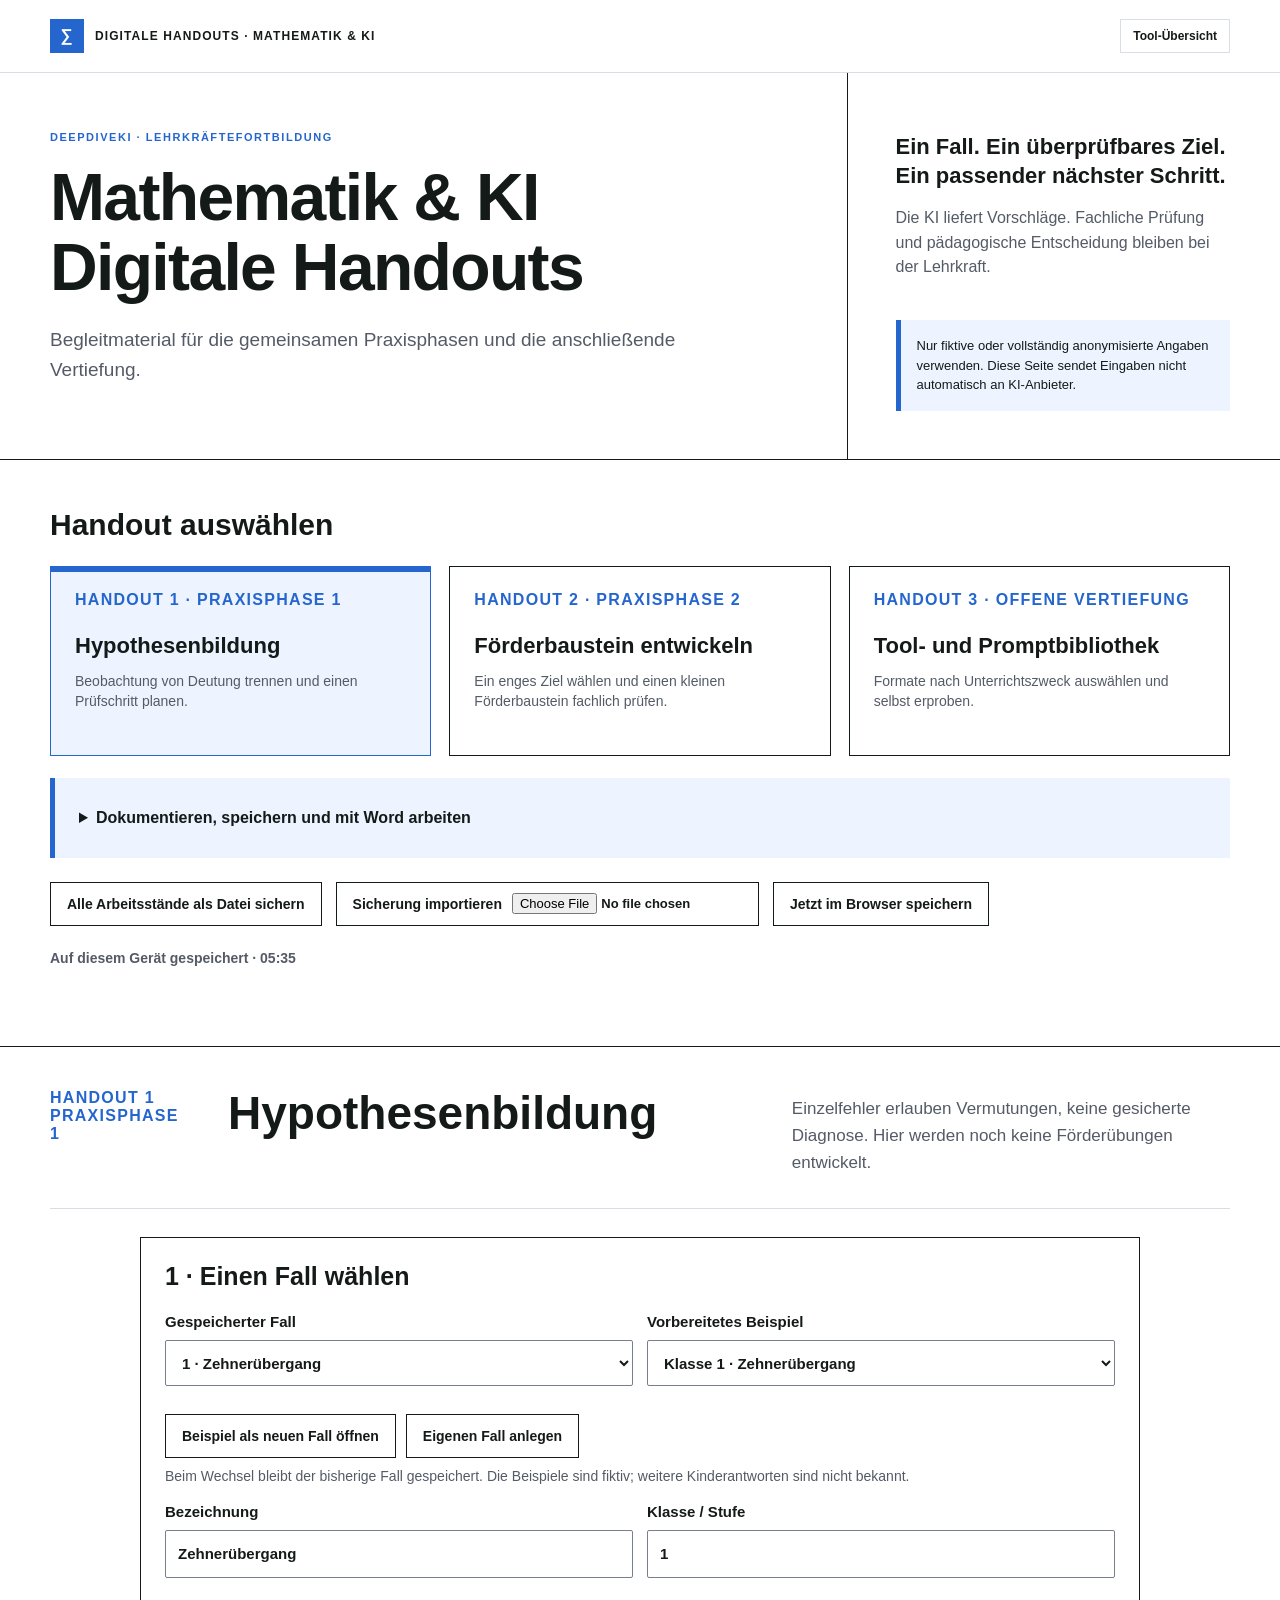
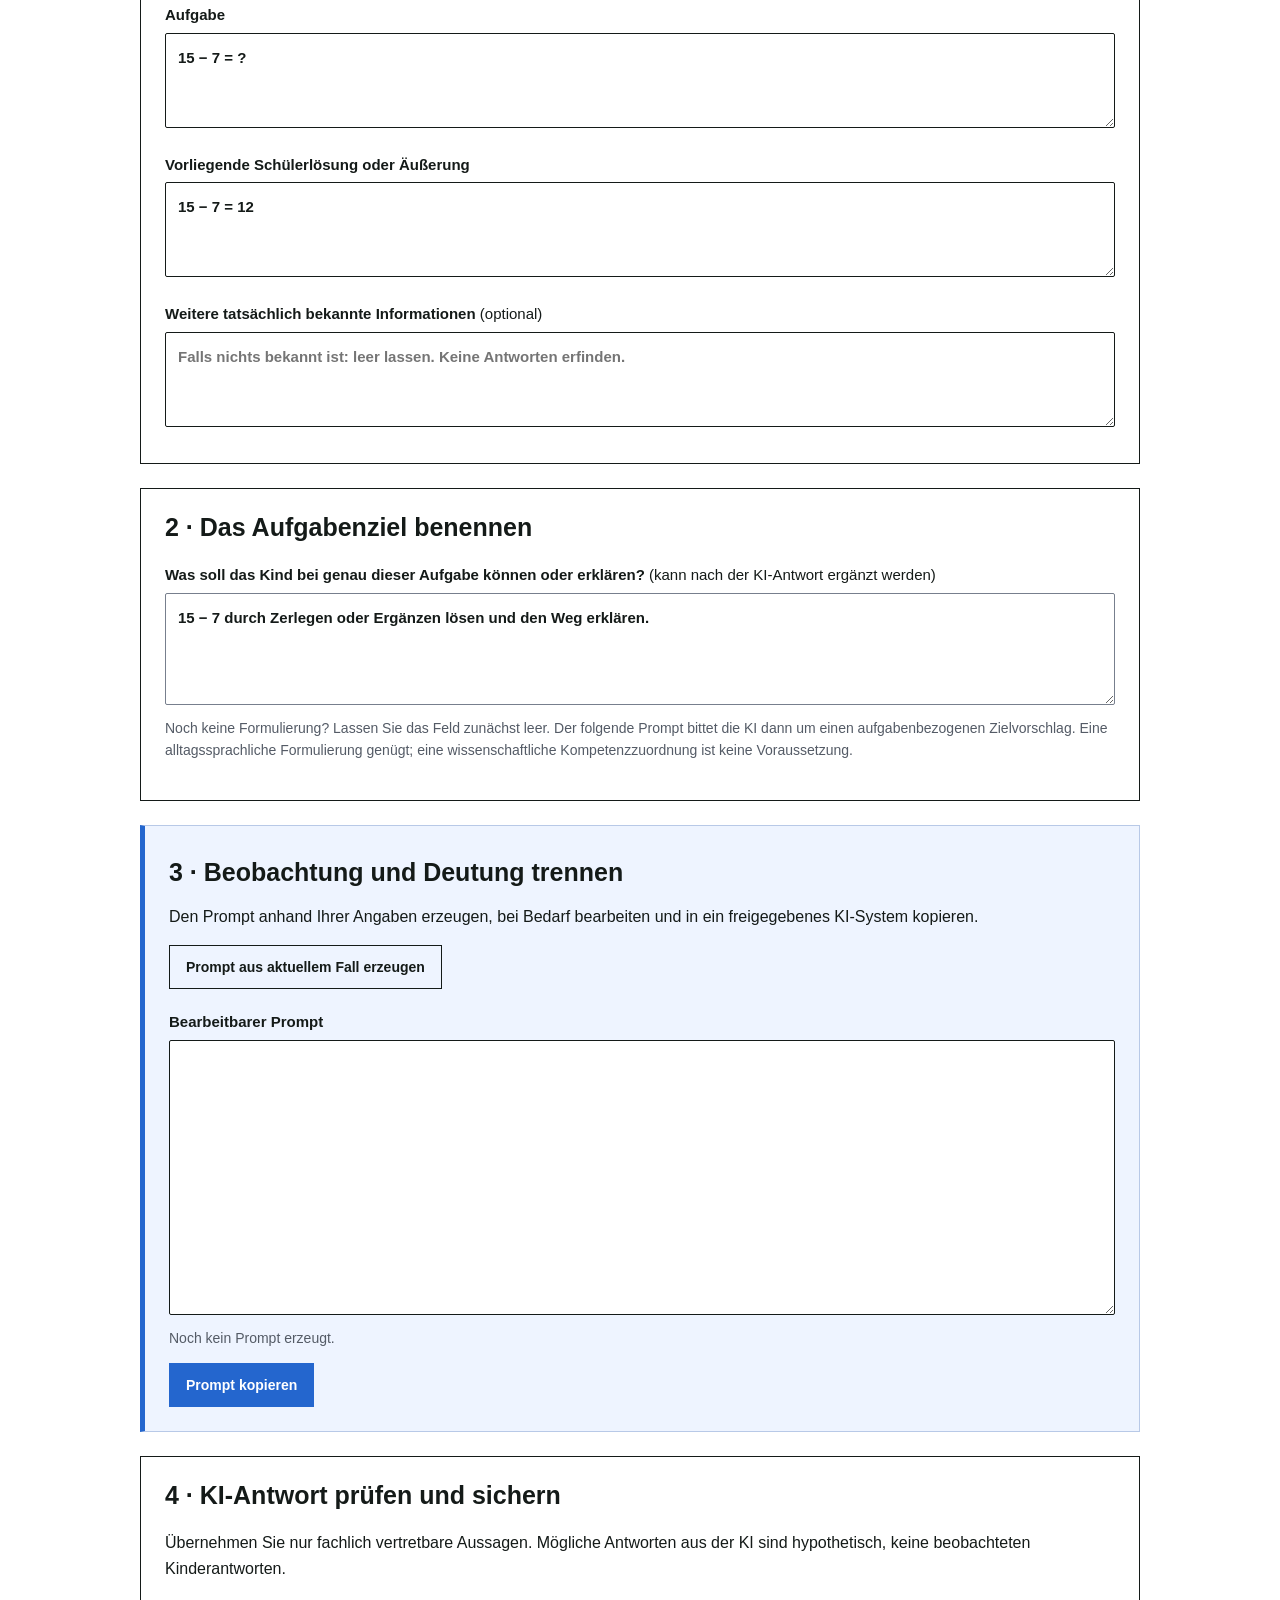
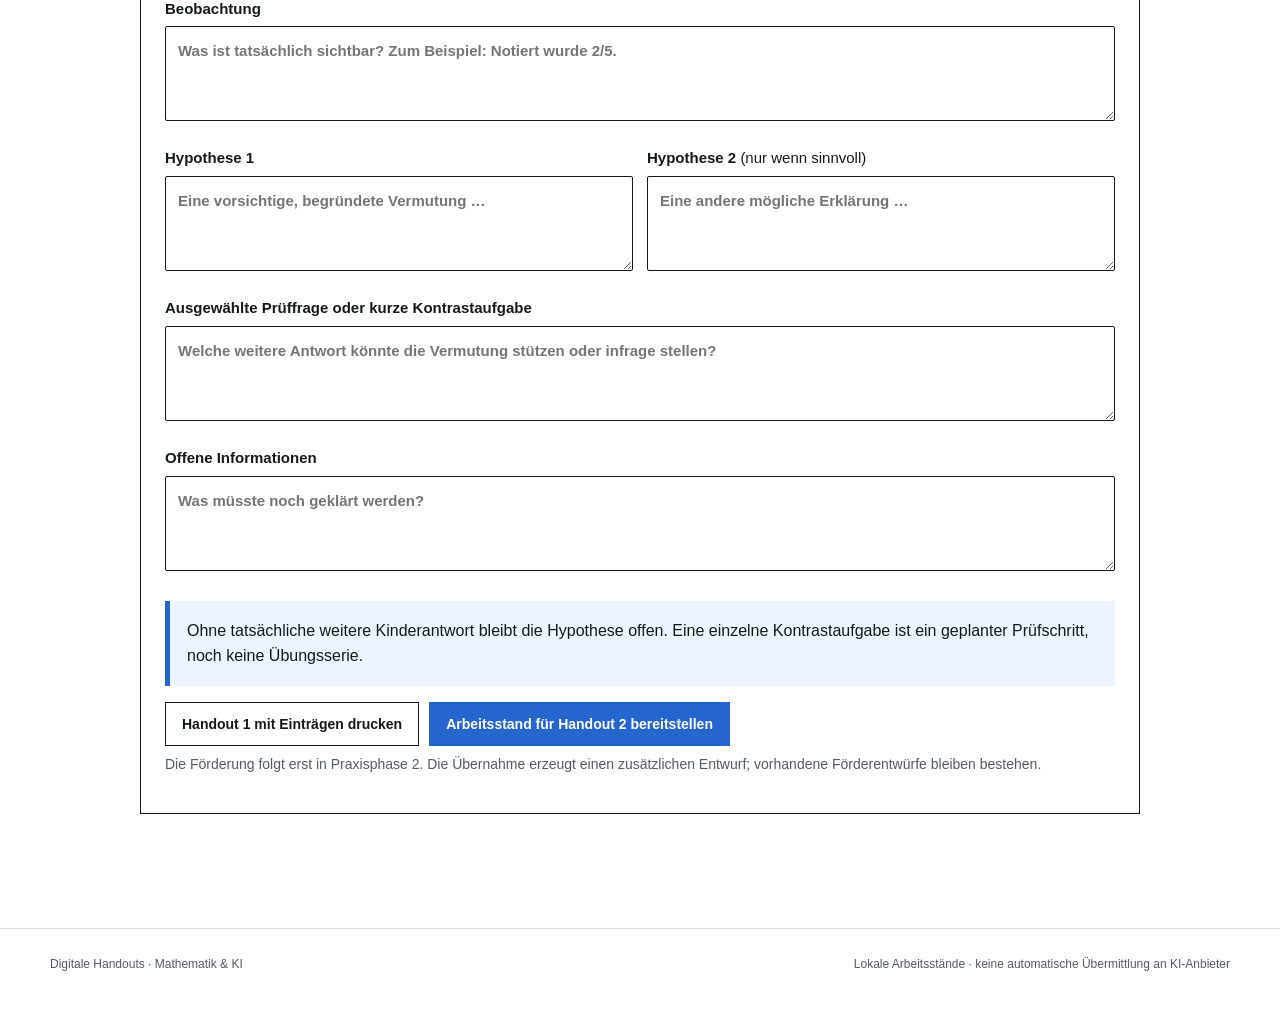
==== commit de145e8e: "Add independent diagnosis path and eight guided format trials" ====
--- a/index.html
+++ b/index.html
@@ -34,7 +34,7 @@
 <div class="station-body">
 <section class="step form-card"><h3>1 · Einen Fall wählen</h3><div class="form-grid"><label>Gespeicherter Fall<select id="diagnosticSelect"></select></label><label>Vorbereitetes Beispiel<select id="caseChoice"></select></label></div><div class="button-row"><button class="button" id="addPrepared" type="button">Beispiel als neuen Fall öffnen</button><button class="button" id="addOwn" type="button">Eigenen Fall anlegen</button></div><p class="field-hint">Beim Wechsel bleibt der bisherige Fall gespeichert. Die Beispiele sind fiktiv; weitere Kinderantworten sind nicht bekannt.</p>
 <div class="form-grid"><label>Bezeichnung<input id="diag-title" data-diag="title"></label><label>Klasse / Stufe<input id="diag-grade" data-diag="grade"></label><label class="wide">Aufgabe<textarea id="diag-task" data-diag="task" placeholder="Welche Aufgabe wurde gestellt?"></textarea></label><label class="wide">Vorliegende Schülerlösung oder Äußerung<textarea id="diag-solution" data-diag="solution" placeholder="Nur das tatsächlich Vorliegende notieren."></textarea></label><label class="wide">Weitere tatsächlich bekannte Informationen <span class="optional">(optional)</span><textarea id="diag-known" data-diag="known" placeholder="Falls nichts bekannt ist: leer lassen. Keine Antworten erfinden."></textarea></label></div></section>
-<section class="step form-card"><h3>2 · Das Aufgabenziel benennen</h3><label>Was soll das Kind bei genau dieser Aufgabe können oder erklären?<textarea id="diag-goal" data-diag="goal" placeholder="Zum Beispiel: zwei ungleichnamige Brüche addieren und den Weg erklären."></textarea></label><p class="field-hint">Eine alltagssprachliche Formulierung genügt. Eine wissenschaftliche Kompetenzzuordnung ist hier keine Voraussetzung.</p></section>
+<section class="step form-card"><h3>2 · Das Aufgabenziel benennen</h3><label>Was soll das Kind bei genau dieser Aufgabe können oder erklären? <span class="optional">(kann nach der KI-Antwort ergänzt werden)</span><textarea id="diag-goal" data-diag="goal" placeholder="Zum Beispiel: zwei ungleichnamige Brüche addieren und den Weg erklären."></textarea></label><p class="field-hint">Noch keine Formulierung? Lassen Sie das Feld zunächst leer. Der folgende Prompt bittet die KI dann um einen aufgabenbezogenen Zielvorschlag. Eine alltagssprachliche Formulierung genügt; eine wissenschaftliche Kompetenzzuordnung ist keine Voraussetzung.</p></section>
 <section class="step generated-prompt"><h3>3 · Beobachtung und Deutung trennen</h3><p>Den Prompt anhand Ihrer Angaben erzeugen, bei Bedarf bearbeiten und in ein freigegebenes KI-System kopieren.</p><button type="button" class="button" id="generateDiagnosis">Prompt aus aktuellem Fall erzeugen</button><label for="diagnosisPrompt">Bearbeitbarer Prompt</label><textarea id="diagnosisPrompt" data-diag="prompt"></textarea><p id="diagnosisPromptStatus" class="field-hint"></p><button type="button" class="button primary" data-copy="diagnosisPrompt">Prompt kopieren</button></section>
 <section class="step form-card"><h3>4 · KI-Antwort prüfen und sichern</h3><p>Übernehmen Sie nur fachlich vertretbare Aussagen. Mögliche Antworten aus der KI sind hypothetisch, keine beobachteten Kinderantworten.</p><div class="form-grid">
 <label class="wide">Beobachtung<textarea id="diag-observation" data-diag="observation" placeholder="Was ist tatsächlich sichtbar? Zum Beispiel: Notiert wurde 2/5."></textarea></label>
@@ -45,25 +45,49 @@
 
 <section class="station-panel" id="foerderbaustein" hidden aria-labelledby="foerderbaustein-title"><div class="wrap">
 <div class="station-head"><div class="station-number">HANDOUT 2<br>PRAXISPHASE 2</div><h2 id="foerderbaustein-title" tabindex="-1">Förderbaustein entwickeln</h2><p>Eine belegte Ausgangslage oder ausdrücklich gewählte Arbeitsannahme, ein enges Ziel und ein Schwerpunkt.</p></div><div class="station-body">
-<div class="entry-options"><section class="form-card"><h3>Fall aus Praxisphase 1 übernehmen</h3><label>Gespeicherter Fall<select id="transferSelect"></select></label><button type="button" class="button primary" id="transferSelected">Als neuen Förderentwurf übernehmen</button></section><section class="form-card"><h3>Neue Aufgabe / neuen Fall wählen</h3><label>Eigenständiger Einstieg<select id="builderCaseChoice"><option value="own">Eigene Aufgabe / eigener Fall</option></select></label><button type="button" class="button primary" id="newBuilder">Neuen Förderentwurf anlegen</button></section></div>
+<div class="entry-options"><section class="form-card"><h3>Fall aus Praxisphase 1 übernehmen</h3><label>Gespeicherter Fall<select id="transferSelect"></select></label><p class="field-hint">Übernimmt Aufgabe, Schülerlösung und die bereits festgehaltenen Angaben in „1 · Ausgangslage“. Offene Felder bleiben offen; das Förderziel wird anschließend gewählt.</p><button type="button" class="button primary" id="transferSelected">Als neuen Förderentwurf übernehmen</button></section><section class="form-card"><h3>Neue Aufgabe / neuen Fall wählen</h3><label>Eigenständiger Einstieg<select id="builderCaseChoice" aria-describedby="builderEntryHint"><option value="own">Eigenes neues Beispiel · mit leeren Feldern beginnen</option></select></label><p id="builderEntryHint" class="field-hint" role="status" aria-live="polite">Erst „Leeren Förderentwurf anlegen“ öffnet einen neuen eigenen Fall. Die inhaltlichen Felder der Ausgangslage sind dann leer.</p><button type="button" class="button primary" id="newBuilder">Leeren Förderentwurf anlegen</button><p class="field-hint">Die Auswahl allein verändert den unten angezeigten Entwurf noch nicht. Bisherige Entwürfe bleiben erhalten.</p></section></div>
 <div class="draft-switch"><label>Gespeicherter Förderentwurf<select id="builderSelect"></select></label><p>Jeder neue Entwurf wird zusätzlich angelegt. Für den eigenständigen Einstieg ist keine vorherige Bearbeitung von Handout 1 erforderlich.</p></div><p id="noBuilder" class="notice">Wählen Sie oben einen der beiden Einstiege.</p><div id="builderFields" hidden>
-<section class="step form-card"><h3>1 · Ausgangslage klären</h3><div class="form-grid">
-<label>Bezeichnung<input data-build="title" id="build-title"></label><label>Klasse / Stufe<input data-build="grade" id="build-grade"></label><label class="wide">Thema / Leitidee<input data-build="topic" id="build-topic" placeholder="Zum Beispiel: Zahl und Operation"></label><label class="wide">Aufgabe<textarea data-build="task" id="build-task"></textarea></label><label class="wide">Beobachtete Schülerlösung / Ausgangslage<textarea data-build="observation" id="build-observation"></textarea></label><label class="wide">Konkretes Aufgabenziel<input data-build="taskGoal" id="build-taskGoal" placeholder="Zum Beispiel: Stellenwerte beim Addieren richtig zuordnen."></label><label class="wide">Offene Hypothesen<textarea data-build="hypotheses" id="build-hypotheses"></textarea></label><label class="wide">Geplanter Prüfschritt<textarea data-build="plannedCheck" id="build-plannedCheck"></textarea></label><label class="wide">Noch fehlende Informationen<textarea data-build="missing" id="build-missing"></textarea></label>
-<label class="wide">Weitere tatsächlich bekannte Informationen<textarea id="build-known" data-build="known" placeholder="Aus Handout 1 übernommene oder ergänzende tatsächliche Informationen."></textarea></label>
+<section class="step form-card"><h3>1 · Ausgangslage klären</h3>
+<p>Bei einem neuen Fall beginnen Sie wie in Phase 1: zunächst nur die Aufgabe und eine vorliegende oder ausdrücklich fiktive Schülerlösung eintragen. Hypothesen, Aufgabenziel und Fachbegriffe müssen Sie nicht vorher selbst formulieren. Übernommene Angaben aus Phase 1 können Sie weiterverwenden.</p>
+<div class="form-grid">
+<label>Bezeichnung<input data-build="title" id="build-title"></label><label>Klasse / Stufe<input data-build="grade" id="build-grade"></label><label class="wide">Thema / Leitidee <span class="optional">(optional)</span><input data-build="topic" id="build-topic" placeholder="Zum Beispiel: Zahl und Operation"></label><label class="wide">Aufgabe<textarea data-build="task" id="build-task"></textarea></label><label class="wide">Vorliegende Schülerlösung / Ausgangslage<textarea data-build="observation" id="build-observation" placeholder="Vorliegende Rechnung oder Äußerung. Selbst konstruierte Beispiele ausdrücklich als fiktiv kennzeichnen."></textarea></label>
+<label class="wide">Weitere tatsächlich bekannte Informationen <span class="optional">(optional)</span><textarea id="build-known" data-build="known" placeholder="Aus Handout 1 übernommene oder ergänzende tatsächliche Informationen. Sonst leer lassen."></textarea></label>
+</div>
+<details id="hypothesisHelp" class="ai-help"><summary>Neuen Fall mit KI erschließen · wie in Phase 1</summary>
+<p>Aufgabe und Schülerlösung reichen zum Erzeugen des Prompts. Er bittet um Beobachtungen, höchstens zwei vorläufige Hypothesen und einen passenden Prüfschritt. Ein Aufgabenziel kann die KI als Vorschlag formulieren.</p>
+<button class="button" id="generateHypotheses" type="button">Diagnoseprompt aus diesem Fall erzeugen</button>
+<label for="hypothesisPrompt">Bearbeitbarer Diagnoseprompt für diesen Förderentwurf</label><textarea id="hypothesisPrompt" data-build="hypothesisPrompt" class="prompt-large"></textarea><p id="hypothesisPromptStatus" class="field-hint"></p><button class="button" type="button" data-copy="hypothesisPrompt">Diagnoseprompt kopieren</button>
+<p>In einem freigegebenen KI-System verwenden. Danach die Antwort an der ursprünglichen Lösung prüfen und passende Aussagen in die folgenden Felder kopieren. Die Überschriften der KI-Antwort entsprechen den Feldern. Die Maske darf also erst nach der KI-Arbeit ausgefüllt werden. Die ursprüngliche Schülerlösung oben stehen lassen.</p>
+</details>
+<p class="field-hint">Ohne Lösung oder Äußerung lässt sich keine fallbezogene Hypothese begründen. Wählen Sie dann ein vorbereitetes Beispiel oder planen Sie ausdrücklich unter einer offenen Arbeitsannahme. Die KI darf fehlende Kinderantworten nicht als Tatsachen ergänzen.</p>
+<div class="form-grid">
+<label class="wide">Konkretes Aufgabenziel <span class="optional">(bei Bedarf nach der KI-Antwort ergänzen)</span><input data-build="taskGoal" id="build-taskGoal" placeholder="Zum Beispiel: Stellenwerte beim Addieren richtig zuordnen."></label><label class="wide">Beobachtung <span class="optional">(an der Lösung geprüft, bei Bedarf nach der KI-Antwort ergänzen)</span><textarea data-build="noticed" id="build-noticed" placeholder="Nur beschreiben, was tatsächlich in der Lösung steht. Noch keine Vermutung über den Denkweg."></textarea></label><label class="wide">Offene Hypothesen <span class="optional">(optional, keine Voraussetzung)</span><textarea data-build="hypotheses" id="build-hypotheses" placeholder="Geprüfte KI-Vorschläge oder eigene vorsichtige Vermutungen. Darf zunächst leer bleiben."></textarea></label><label class="wide">Geplanter Prüfschritt <span class="optional">(aus der geprüften KI-Antwort oder selbst formuliert)</span><textarea data-build="plannedCheck" id="build-plannedCheck"></textarea></label><label class="wide">Noch fehlende Informationen <span class="optional">(bei Bedarf nach der KI-Antwort ergänzen)</span><textarea data-build="missing" id="build-missing"></textarea></label>
 <label class="wide">Stand der Ausgangslage<select data-build="evidenceStatus" id="build-evidenceStatus"><option value="open">Noch offen – keine weitere Antwort bekannt</option><option value="observed">Eine tatsächliche weitere Antwort liegt vor</option><option value="assumed">Ausdrückliche Arbeitsannahme für die Planung</option></select></label>
 <label class="wide" id="evidenceLabel">Tatsächliche weitere Antwort und Beobachtung<textarea data-build="evidence" id="build-evidence" placeholder="Nur tatsächlich vorliegende Angaben; bei fiktiven Fällen nicht erfinden."></textarea></label><label class="wide" id="assumptionLabel">Arbeitsannahme <span class="optional">(keine bestätigte Diagnose)</span><textarea data-build="assumption" id="build-assumption" placeholder="Unter der Annahme, dass das Kind ungleich große Bruchteile direkt zusammenzählt …"></textarea></label>
 </div><p class="field-hint">Für einen fiktiven Fall können Sie eine plausible Arbeitsannahme bewusst wählen. Sie ist kein Ersatz für ein tatsächliches Diagnosegespräch.</p></section>
-<section class="step form-card"><h3>2 · Ein enges Ziel und einen Schwerpunkt wählen</h3><div class="form-grid"><label class="wide">Ein beobachtbares Förderziel<textarea id="build-goal" data-build="goal" placeholder="Zum Beispiel: Das Kind stellt 1/2 und 1/3 an gleich langen Streifen in Sechsteln dar und erklärt, warum der Wert gleich bleibt."></textarea></label><label class="wide">Fachliche Einordnung <span class="optional">(optional)</span><textarea data-build="conception" id="build-conception" placeholder="Möglicher Bezug zu basalen Kompetenzen oder Grundvorstellungen, mit kurzer Begründung. Darf offenbleiben."></textarea></label><label>Didaktischer Schwerpunkt<select id="build-focus" data-build="focus"><option value="A">Verstehen und Darstellungen</option><option value="B">Üben und differenzieren</option><option value="C">Begründen, prüfen, übertragen</option><option value="D">Rückmeldung und Lernfortschritt</option></select></label><label>Genau ein Format<select id="build-format" data-build="format"></select></label></div><p id="formatGuidance" class="didactic-note"></p>
-<button class="button" id="generateBuilder" type="button">Förderprompt aus aktuellen Angaben erzeugen</button><label for="builderPrompt">Bearbeitbarer Förderprompt</label><textarea id="builderPrompt" data-build="prompt" class="prompt-large"></textarea><p id="builderPromptStatus" class="field-hint"></p><button class="button primary" type="button" data-copy="builderPrompt">Förderprompt kopieren</button></section>
+<section class="step form-card"><h3>2 · Ein enges Ziel und einen Schwerpunkt wählen</h3>
+<p>Das Ziel können Sie selbst formulieren oder sich von der KI vorschlagen lassen. Entscheidend ist: Was soll das Kind konkret tun, darstellen oder erklären – und woran erkennen Sie das?</p>
+<details id="goalHelp" class="ai-help"><summary>Förderziel mit KI formulieren · optional</summary>
+<p>Der Prompt übernimmt Ihre Ausgangslage. Ein vorhandenes Ziel ist dafür nicht erforderlich. Lassen Sie höchstens zwei Alternativen vorschlagen, prüfen Sie deren Passung und wählen Sie genau ein Ziel. Es wird nichts automatisch an eine KI gesendet.</p>
+<button class="button" id="generateGoal" type="button">Prompt für Zielvorschläge erzeugen</button>
+<label for="goalPrompt">Bearbeitbarer Prompt für Zielvorschläge</label><textarea id="goalPrompt" data-build="goalPrompt" class="prompt-large"></textarea><p id="goalPromptStatus" class="field-hint"></p><button class="button" type="button" data-copy="goalPrompt">Prompt für Zielvorschläge kopieren</button>
+<label for="build-goalCandidate">Einen ausgewählten Zielvorschlag einfügen und prüfen</label><textarea id="build-goalCandidate" data-build="goalCandidate" placeholder="Nur das eine Ziel, mit dem Sie weiterarbeiten möchten – bei Bedarf bereits angepasst."></textarea>
+<p class="field-hint">Passt das Ziel zur beobachteten oder ausdrücklich angenommenen Ausgangslage? Ist es eng genug? Woran erkennen Sie das Verstehen an einer neuen Aufgabe ohne KI?</p>
+<button class="button" id="applyGoal" type="button">Ausgewählten Vorschlag als Förderziel übernehmen</button>
+</details>
+<div class="form-grid"><label class="wide">Ein beobachtbares Förderziel<textarea id="build-goal" data-build="goal" aria-describedby="goalExample" placeholder="Zum Beispiel: Das Kind stellt 1/2 und 1/3 an gleich langen Streifen in Sechsteln dar und erklärt, warum der Wert gleich bleibt."></textarea><span id="goalExample" class="field-hint">Nicht nur „Brüche verstehen“, sondern zum Beispiel: „Das Kind stellt 1/2 und 1/3 an gleich langen Streifen in Sechsteln dar und erklärt, warum beide Anteile ihren Wert behalten.“ Das gewählte Ziel fließt in den anschließenden Förderprompt ein.</span></label><label class="wide">Fachliche Einordnung <span class="optional">(optional)</span><textarea data-build="conception" id="build-conception" placeholder="Möglicher Bezug zu basalen Kompetenzen oder Grundvorstellungen, mit kurzer Begründung. Darf offenbleiben."></textarea></label><label>Didaktischer Schwerpunkt<select id="build-focus" data-build="focus"><option value="A">Verstehen und Darstellungen</option><option value="B">Üben und differenzieren</option><option value="C">Begründen, prüfen, übertragen</option><option value="D">Rückmeldung und Lernfortschritt</option></select></label><label>Genau ein Format<select id="build-format" data-build="format"></select></label></div><p id="formatGuidance" class="didactic-note"></p>
+<button class="button" id="generateBuilder" type="button">Förderprompt aus aktuellen Angaben erzeugen</button><label for="builderPrompt">Bearbeitbarer Förderprompt</label><textarea id="builderPrompt" data-build="prompt" class="prompt-large"></textarea><p id="builderPromptStatus" class="field-hint"></p><button class="button primary" type="button" data-copy="builderPrompt">Förderprompt kopieren</button>
+<div class="variant-entry"><h4>Weitere Formate aus derselben Auswertung</h4><p>In Handout 3 können Sie dieselbe Ausgangslage und dasselbe Ziel für unterschiedliche Formate nutzen. Dort stehen konkrete Aufgabenbeispiele mit Lösungen und Prüfkriterien. Ihr Förderentwurf bleibt unverändert.</p><button class="button" type="button" id="exploreVariants">Mit dieser Ausgangslage weitere Formate erproben</button></div></section>
 <section class="step form-card"><h3>3 · Entwurf prüfen und überarbeiten</h3><p>Erwartet werden eine kurze Erklärung, drei bis fünf Aufgaben, eine gestufte Hilfe, eine neue Abschlussaufgabe ohne KI sowie Lösungen und Beobachtungskriterien.</p><label>Vollständiger KI-Entwurf<textarea data-build="draft" id="build-draft" class="material-output" placeholder="Aufgaben, Hilfen, Lösungen und Kriterien vollständig einfügen …"></textarea></label><label>Meine fachlichen und didaktischen Anpassungen<textarea data-build="adjustments" id="build-adjustments"></textarea></label><label>Überarbeitete Fassung / einsatzbereites Material<textarea data-build="final" id="build-final" class="material-output" placeholder="Die tatsächlich weiterzuverwendende, geprüfte Fassung …"></textarea></label></section>
 <section class="step form-card"><h3>4 · Fachlich prüfen und Einsatz festhalten</h3><div id="builderChecks" class="checklist"></div><div class="form-grid"><label class="wide">Wann und wie im Unterricht?<textarea data-build="use" id="build-use"></textarea></label><label class="wide">Neue Erfolgskontrolle ohne KI und Beobachtungskriterien<textarea data-build="success" id="build-success" placeholder="Neue Aufgabe, kurze Begründung und woran die Lehrkraft den nächsten Lernschritt erkennt."></textarea></label></div><p class="didactic-note">Ein guter Entwurf ist kein Beleg für eine gesicherte Diagnose oder nachgewiesene Lernwirkung. Prüfen Sie das Verstehen später an tatsächlichen Antworten.</p><div class="button-row"><button class="button" type="button" id="downloadBuilder">Förderbaustein als Textdatei</button><button class="button" type="button" data-print="builder">Förderbaustein und Material drucken</button></div><details id="legacyBuilder" hidden><summary>Unveränderter früherer Arbeitsstand</summary><pre id="legacyBuilderText"></pre></details></section>
 </div></div></div></section>
 
 <section class="station-panel" id="bibliothek" hidden aria-labelledby="bibliothek-title"><div class="wrap"><div class="station-head"><div class="station-number">HANDOUT 3<br>OFFENE VERTIEFUNG</div><h2 id="bibliothek-title" tabindex="-1">Tool- und Promptbibliothek</h2><p>Nach Unterrichtszweck auswählen. Ein Format öffnen, den Prompt bearbeiten und das Ergebnis fachlich prüfen.</p></div><div class="station-body">
 <div class="button-row"><a class="button" href="tools.html">Tools nach Einsatzzweck erkunden</a><a class="button" href="individualisierung.html">Vertiefung: Individualisierung</a></div>
-<details class="step form-card"><summary>Welchen Fall soll der Prompt verwenden?</summary><label>Kontext auswählen<select id="libraryMode"><option value="blank">Neutrale Vorlage mit sichtbaren Platzhaltern</option><option value="diagnostic">Aktuell ausgewählter Fall aus Handout 1</option><option value="builder">Aktueller Förderentwurf aus Handout 2</option><option value="own">Neuer, unabhängiger Fall</option></select></label><div id="libraryOwn" class="form-grid" hidden><label>Klasse / Stufe<input id="lib-grade" data-library="grade"></label><label>Aufgabe<textarea id="lib-task" data-library="task"></textarea></label><label>Konkretes Ziel<textarea id="lib-goal" data-library="goal"></textarea></label><label>Beobachtung / ausdrücklich gewählte Annahme<textarea id="lib-baseline" data-library="baseline"></textarea></label></div><p id="libraryContext" class="field-hint"></p><p>Ein Kontextwechsel verändert bereits bearbeitete Vorlagen nicht stillschweigend. Mit „Mit aktuellem Kontext neu befüllen“ können Sie eine Vorlage bewusst aktualisieren.</p></details>
-<div class="toolbar"><label class="search-label">Formate durchsuchen<input id="promptSearch" type="search" placeholder="Zum Beispiel Brüche, Hilfen, Sprache …"></label><label>Didaktischer Zweck<select id="libraryFilter"><option value="all">Alle Formate</option><option value="A">Verstehen und Darstellungen</option><option value="B">Üben und differenzieren</option><option value="C">Begründen, prüfen, übertragen</option><option value="D">Rückmeldung und Lernfortschritt</option><option value="extra">Ergänzende Angebote</option></select></label></div><p id="libraryCount" role="status"></p><div id="promptList" class="prompt-list"></div>
-<details class="work-note" id="importedLibraries" hidden><summary>Bibliotheksvorlagen aus importierten Sicherungen</summary><p>Diese Vorlagen bleiben getrennt, damit aktuelle Bearbeitungen nicht überschrieben werden. Vor dem Kopieren Fall und Platzhalter prüfen.</p><div id="importedLibraryList"></div></details>
+<section class="step form-card" aria-labelledby="trial-title"><h3 id="trial-title">Eine Auswertung, verschiedene Formate</h3><p>Erproben Sie mit demselben Fall verschiedene Aufgaben, Hilfen oder einen diagnostischen Prüfschritt. Acht konkrete Beispiele zeigen den Unterschied. Zu jedem Beispiel gehören eine Lösung beziehungsweise erwartbare Antwort, ein Beobachtungskriterium und eine Grenze der Aussagekraft.</p><p><strong>Diagnose vor Förderung:</strong> Eine Kontrastaufgabe prüft eine offene Vermutung. Förderaufgaben arbeiten an einem gewählten Ziel, gegebenenfalls unter einer ausdrücklich genannten Arbeitsannahme. Eine selbstständige Abschlussaufgabe gibt anschließend weitere Hinweise.</p><div class="button-row"><button class="button" id="trialFromBuilder" type="button">Aktuellen Förderentwurf verwenden</button><button class="button" id="trialFromExample" type="button">Fiktive Beispielauswertung verwenden</button></div><p id="trialContextSummary" class="field-hint"></p><p class="field-hint">Die Beispiele sind fachlich und didaktisch durchgesehene Vorschläge, keine empirisch geprüften Förderprogramme. Bei Ihrem eigenen Fall passen Sie Aufgaben und Hilfen an. Die Beispieltexte ersetzen Ihre Eingaben nicht. Ergebnisse und eigene Anmerkungen können Sie bei jedem Format getrennt festhalten und drucken.</p></section>
+<details class="step form-card"><summary>Welchen Fall soll der Prompt verwenden?</summary><label>Kontext auswählen<select id="libraryMode"><option value="blank">Neutrale Vorlage mit sichtbaren Platzhaltern</option><option value="diagnostic">Aktuell ausgewählter Fall aus Handout 1</option><option value="builder">Aktueller Förderentwurf aus Handout 2</option><option value="sample">Fiktive Bruchauswertung für die Erprobung</option><option value="own">Neuer, unabhängiger Fall</option></select></label><div id="libraryOwn" class="form-grid" hidden><label>Klasse / Stufe<input id="lib-grade" data-library="grade"></label><label>Aufgabe<textarea id="lib-task" data-library="task"></textarea></label><label>Konkretes Ziel<textarea id="lib-goal" data-library="goal"></textarea></label><label>Beobachtung / ausdrücklich gewählte Annahme<textarea id="lib-baseline" data-library="baseline"></textarea></label></div><p id="libraryContext" class="field-hint"></p><p>Ein Kontextwechsel verändert bereits bearbeitete Vorlagen nicht stillschweigend. Mit „Mit aktuellem Kontext neu befüllen“ können Sie eine Vorlage bewusst aktualisieren.</p></details>
+<div class="toolbar"><label class="search-label">Formate durchsuchen<input id="promptSearch" type="search" placeholder="Zum Beispiel Brüche, Hilfen, Sprache …"></label><label>Didaktischer Zweck<select id="libraryFilter"><option value="all">Alle Formate</option><option value="examples">Acht konkrete Erprobungsbeispiele</option><option value="A">Verstehen und Darstellungen</option><option value="B">Üben und differenzieren</option><option value="C">Begründen, prüfen, übertragen</option><option value="D">Rückmeldung und Lernfortschritt</option><option value="extra">Ergänzende Angebote</option></select></label></div><p id="libraryCount" role="status"></p><div id="promptList" class="prompt-list"></div>
+<details class="work-note" id="importedLibraries" hidden><summary>Gesicherte Bibliotheksstände und importierte Vorlagen</summary><p>Hier bleiben importierte Vorlagen sowie Erprobungen aus einem früheren Kontext erhalten. Vor der weiteren Verwendung Fall, Prompt und Ergebnis prüfen.</p><div id="importedLibraryList"></div></details>
 <details class="work-note"><summary>Mögliche Deutungen der sechs Übungsfälle · zur späteren Besprechung</summary><p>Diese Hinweise sind keine Auflösung des tatsächlichen Denkwegs. Eine zusätzliche Antwort oder Darstellung kann eine Vermutung stützen oder infrage stellen.</p><div id="caseDiscussion"></div></details>
 </div></div></section>
 </main>
--- a/handouts.css
+++ b/handouts.css
@@ -176,6 +176,11 @@
     .ai-help { grid-column: 1 / -1; padding: 17px; border-left: 5px solid var(--blue); background: var(--paper-2); }
     .ai-help h4 { margin: 0 0 7px; font-size: 17px; }
     .ai-help p { margin: 0 0 13px; color: var(--muted); font-size: 13px; line-height: 1.5; }
+    #goalHelp, #hypothesisHelp { margin: 18px 0 24px; }
+    #goalHelp summary, #hypothesisHelp summary { font-size: 17px; }
+    #goalHelp p, #hypothesisHelp p { font-size: 15px; line-height: 1.55; }
+    #goalHelp[open] summary, #hypothesisHelp[open] summary { margin-bottom: 14px; }
+    #goalHelp>label, #hypothesisHelp>label { margin-top: 22px; }
     .field-hint { display: block; margin-top: 7px; color: var(--muted); font-weight: 400; line-height: 1.4; }
     .print-summary { display: none; width: min(900px, calc(100% - 50px)); margin: 0 auto; padding: 48px 0; }
     .print-summary h1 { font-size: 30px; border-bottom: 2px solid var(--blue); padding-bottom: 12px; }
@@ -270,6 +275,14 @@
     .prompt-item summary { padding:20px; font-size:18px; }
     .prompt-detail { display:block; padding:0 22px 22px; }
     .prompt-detail p { line-height:1.55; }
+    .variant-entry { margin-top:30px; padding-top:22px; border-top:1px solid var(--line); }
+    .variant-entry h4 { font-size:20px; margin:0 0 8px; }
+    .format-example { margin:22px 0; padding:18px; background:var(--paper-2); border-left:3px solid var(--blue); }
+    .format-example summary { font-size:17px; padding:4px 0; }
+    .format-example dd { white-space:pre-wrap; }
+    .format-example .example-solution { margin-top:16px; }
+    .library-result { min-height:280px; }
+    .trial-inputs { margin-top:26px; padding-top:20px; border-top:1px solid var(--line); }
     .prompt-detail textarea { min-height:280px; }
     .prompt-detail dt { font-weight:750; margin-top:14px; }.prompt-detail dd { margin:5px 0; line-height:1.55; }
     .context-alert { color:#8a4100; background:#fff5e8; padding:10px; line-height:1.5; }
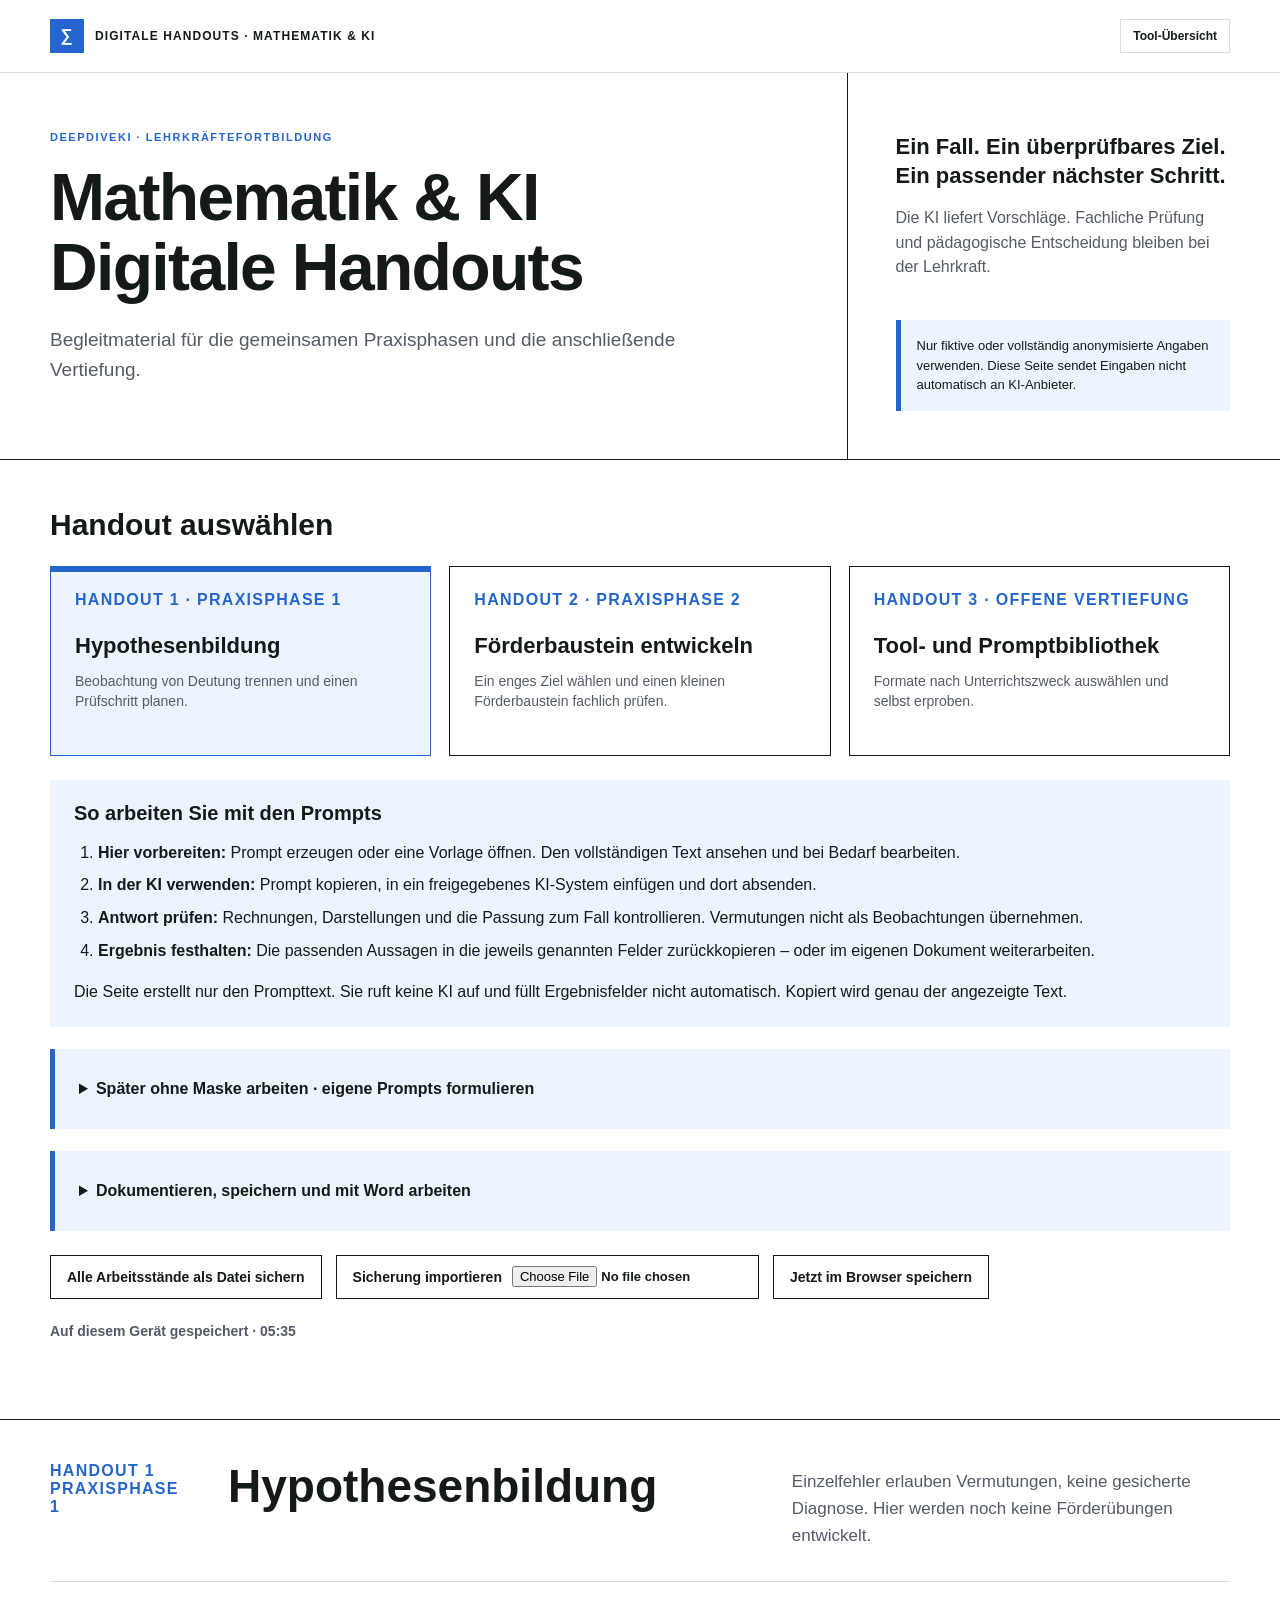
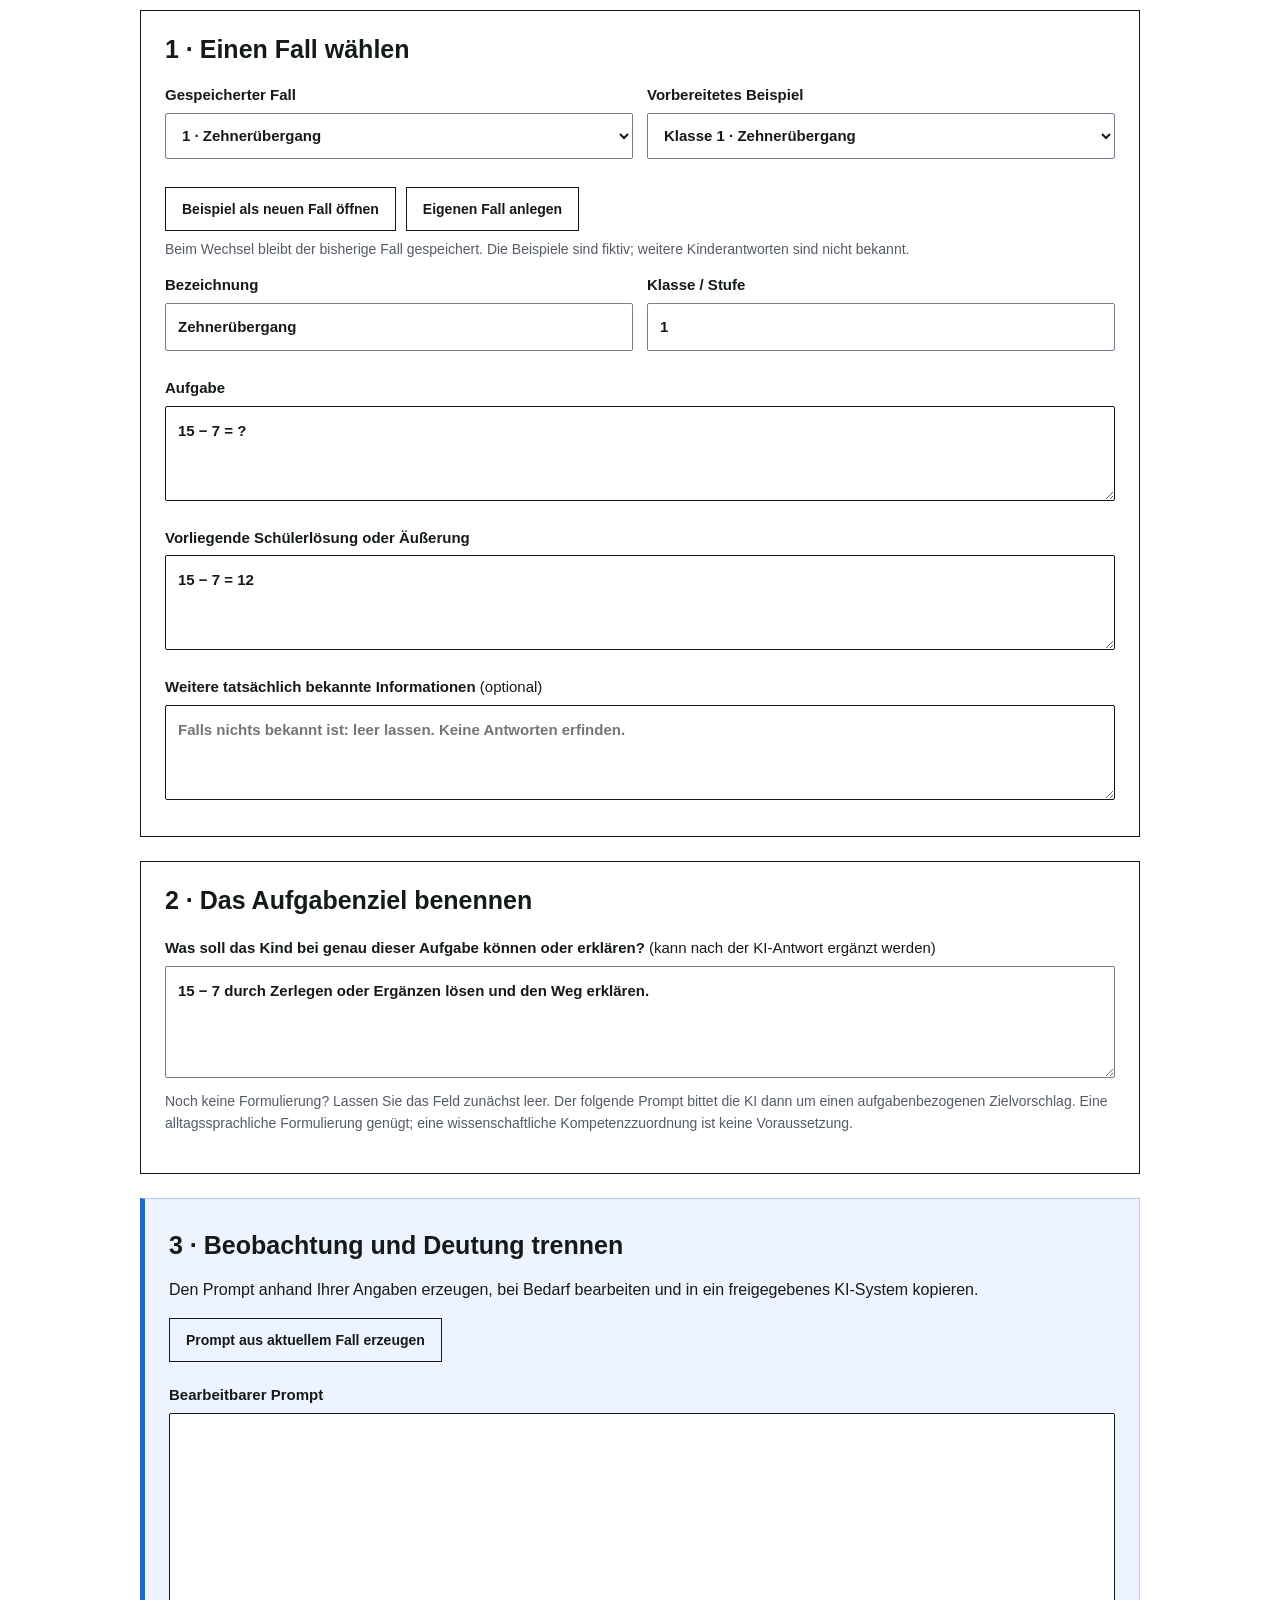
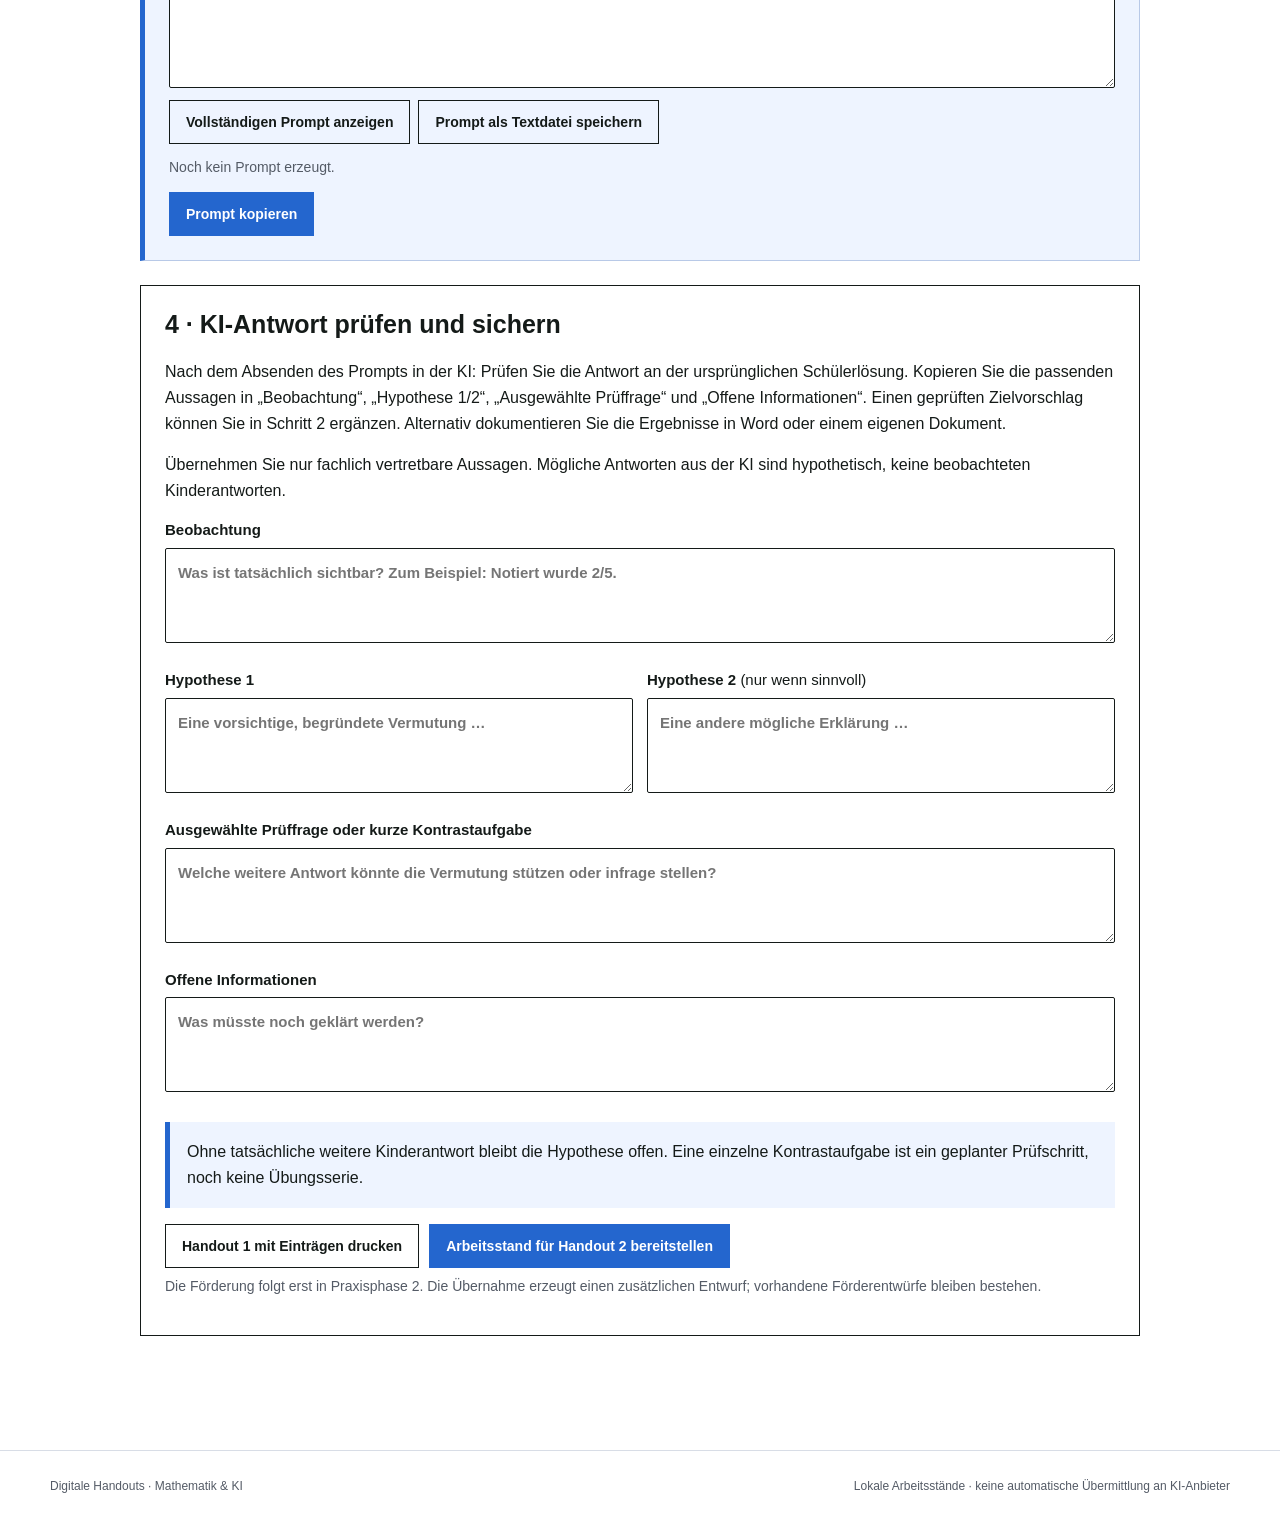
==== commit e0147499: "Make support ideas open-ended and prompts transparent and reusable" ====
--- a/index.html
+++ b/index.html
@@ -17,6 +17,17 @@
 <a class="station-tab" href="#foerderbaustein" data-nav="foerderbaustein"><span>HANDOUT 2 · PRAXISPHASE 2</span><strong>Förderbaustein entwickeln</strong><small>Ein enges Ziel wählen und einen kleinen Förderbaustein fachlich prüfen.</small></a>
 <a class="station-tab" href="#bibliothek" data-nav="bibliothek"><span>HANDOUT 3 · OFFENE VERTIEFUNG</span><strong>Tool- und Promptbibliothek</strong><small>Formate nach Unterrichtszweck auswählen und selbst erproben.</small></a>
 </nav>
+<section class="prompt-workflow" aria-labelledby="prompt-workflow-title"><h3 id="prompt-workflow-title">So arbeiten Sie mit den Prompts</h3><ol><li><strong>Hier vorbereiten:</strong> Prompt erzeugen oder eine Vorlage öffnen. Den vollständigen Text ansehen und bei Bedarf bearbeiten.</li><li><strong>In der KI verwenden:</strong> Prompt kopieren, in ein freigegebenes KI-System einfügen und dort absenden.</li><li><strong>Antwort prüfen:</strong> Rechnungen, Darstellungen und die Passung zum Fall kontrollieren. Vermutungen nicht als Beobachtungen übernehmen.</li><li><strong>Ergebnis festhalten:</strong> Die passenden Aussagen in die jeweils genannten Felder zurückkopieren – oder im eigenen Dokument weiterarbeiten.</li></ol><p>Die Seite erstellt nur den Prompttext. Sie ruft keine KI auf und füllt Ergebnisfelder nicht automatisch. Kopiert wird genau der angezeigte Text.</p></section>
+<details class="work-note" id="independentPromptGuide"><summary>Später ohne Maske arbeiten · eigene Prompts formulieren</summary><p>Die Vorlagen sind Beispiele, kein vorgeschriebenes Verfahren. Schauen Sie sich an, welche Informationen und Aufträge im erzeugten Prompt stehen. Sie können ihn in Word oder einem eigenen Dokument speichern, verändern und für einen neuen Fall nutzen.</p><p><strong>Ein brauchbarer Ausgangspunkt:</strong> Fall und tatsächliche Beobachtung nennen; offene Vermutungen kennzeichnen; Ziel oder Beratungsbedarf beschreiben; einen klaren Arbeitsauftrag und die gewünschte Ausgabe formulieren. Fachbegriffe sind keine Voraussetzung. Grenzen und fachliche Prüfung gehören dazu.</p><label for="independentPrompt">Kopiervorlage für einen eigenen Prompt · Platzhalter im eigenen Dokument oder in der KI ersetzen</label><textarea id="independentPrompt" readonly>Ich plane Mathematikunterricht für [Klasse / Lerngruppe].
+Aufgabe oder Thema: [eintragen].
+Tatsächlich vorliegende Lösung oder Beobachtung: [eintragen oder ausdrücklich: noch nicht vorhanden].
+Meine vorläufige Vermutung / Arbeitsannahme: [falls vorhanden; keine gesicherte Diagnose].
+Mein Ziel: [Was soll das Kind tun, darstellen oder erklären? Falls noch offen: Schlage zunächst ein enges Ziel vor, das ich prüfen kann.]
+
+Mein Auftrag: [z. B. einen nächsten Prüfschritt, eine passende Förderidee oder eine Weiterentwicklung meiner eigenen Idee vorschlagen]. Beschränke dich nicht auf einen festen Formatkatalog.
+Gewünschte Ausgabe: [z. B. konkreter Aufgabenauftrag, getrennte Lösung, passende Hilfe und beobachtbares Prüfkriterium]. Begründe kurz den Bezug zu meinem Fall und Ziel.
+
+Trenne Beobachtungen von Vermutungen. Erfinde keine Kinderantworten. Wenn entscheidende Angaben fehlen, frage nach. Prüfe die Mathematik und benenne, was ich vor dem Einsatz fachlich und hinsichtlich der Passung prüfen muss. Behaupte keine gesicherte Diagnose oder Lernwirkung.</textarea><button class="button" type="button" data-copy="independentPrompt">Bauplan kopieren</button><p>Nur fiktive oder vollständig anonymisierte Angaben verwenden. Nach der ersten Antwort können Sie gezielt nachfragen, etwa: „Welche andere Darstellung würde diesem Ziel dienen – und warum?“ oder „Vereinfache die Hilfe, ohne den Denkweg vorwegzunehmen.“</p></details>
 <details class="work-note"><summary>Dokumentieren, speichern und mit Word arbeiten</summary><p>Die Felder sind ein Angebot. Sie können Ihre Ergebnisse ebenso in einem eigenen Dokument festhalten. Entscheidend ist, dass Beobachtungen, Annahmen und die geprüften Ergebnisse nachvollziehbar bleiben.</p><p>Die Seite speichert auf diesem Gerät in diesem Browser, soweit der Browser dies zulässt. Browserbereinigung oder ein anderer Browser können den Zugriff auf diese Daten verhindern. Eine heruntergeladene JSON-Datei sichert alle hier gespeicherten Arbeitsstände; sie ist kein GitHub-Backup. Eine lokale Vorschau hat einen anderen Speicher als die veröffentlichte Website.</p>
 <p>Zum Drucken die Schaltfläche im jeweiligen Handout verwenden und die Vorschau prüfen. Für saubere Seitenumbrüche A4 und 100 % Skalierung einstellen. Der Förderbaustein enthält das Material zusätzlich in einem eigenen Druckabschnitt.</p>
 <div class="download-grid">
@@ -36,7 +47,7 @@
 <div class="form-grid"><label>Bezeichnung<input id="diag-title" data-diag="title"></label><label>Klasse / Stufe<input id="diag-grade" data-diag="grade"></label><label class="wide">Aufgabe<textarea id="diag-task" data-diag="task" placeholder="Welche Aufgabe wurde gestellt?"></textarea></label><label class="wide">Vorliegende Schülerlösung oder Äußerung<textarea id="diag-solution" data-diag="solution" placeholder="Nur das tatsächlich Vorliegende notieren."></textarea></label><label class="wide">Weitere tatsächlich bekannte Informationen <span class="optional">(optional)</span><textarea id="diag-known" data-diag="known" placeholder="Falls nichts bekannt ist: leer lassen. Keine Antworten erfinden."></textarea></label></div></section>
 <section class="step form-card"><h3>2 · Das Aufgabenziel benennen</h3><label>Was soll das Kind bei genau dieser Aufgabe können oder erklären? <span class="optional">(kann nach der KI-Antwort ergänzt werden)</span><textarea id="diag-goal" data-diag="goal" placeholder="Zum Beispiel: zwei ungleichnamige Brüche addieren und den Weg erklären."></textarea></label><p class="field-hint">Noch keine Formulierung? Lassen Sie das Feld zunächst leer. Der folgende Prompt bittet die KI dann um einen aufgabenbezogenen Zielvorschlag. Eine alltagssprachliche Formulierung genügt; eine wissenschaftliche Kompetenzzuordnung ist keine Voraussetzung.</p></section>
 <section class="step generated-prompt"><h3>3 · Beobachtung und Deutung trennen</h3><p>Den Prompt anhand Ihrer Angaben erzeugen, bei Bedarf bearbeiten und in ein freigegebenes KI-System kopieren.</p><button type="button" class="button" id="generateDiagnosis">Prompt aus aktuellem Fall erzeugen</button><label for="diagnosisPrompt">Bearbeitbarer Prompt</label><textarea id="diagnosisPrompt" data-diag="prompt"></textarea><p id="diagnosisPromptStatus" class="field-hint"></p><button type="button" class="button primary" data-copy="diagnosisPrompt">Prompt kopieren</button></section>
-<section class="step form-card"><h3>4 · KI-Antwort prüfen und sichern</h3><p>Übernehmen Sie nur fachlich vertretbare Aussagen. Mögliche Antworten aus der KI sind hypothetisch, keine beobachteten Kinderantworten.</p><div class="form-grid">
+<section class="step form-card"><h3>4 · KI-Antwort prüfen und sichern</h3><p>Nach dem Absenden des Prompts in der KI: Prüfen Sie die Antwort an der ursprünglichen Schülerlösung. Kopieren Sie die passenden Aussagen in „Beobachtung“, „Hypothese 1/2“, „Ausgewählte Prüffrage“ und „Offene Informationen“. Einen geprüften Zielvorschlag können Sie in Schritt 2 ergänzen. Alternativ dokumentieren Sie die Ergebnisse in Word oder einem eigenen Dokument.</p><p>Übernehmen Sie nur fachlich vertretbare Aussagen. Mögliche Antworten aus der KI sind hypothetisch, keine beobachteten Kinderantworten.</p><div class="form-grid">
 <label class="wide">Beobachtung<textarea id="diag-observation" data-diag="observation" placeholder="Was ist tatsächlich sichtbar? Zum Beispiel: Notiert wurde 2/5."></textarea></label>
 <label>Hypothese 1<textarea id="diag-hypothesis1" data-diag="hypothesis1" placeholder="Eine vorsichtige, begründete Vermutung …"></textarea></label><label>Hypothese 2 <span class="optional">(nur wenn sinnvoll)</span><textarea id="diag-hypothesis2" data-diag="hypothesis2" placeholder="Eine andere mögliche Erklärung …"></textarea></label>
 <label class="wide">Ausgewählte Prüffrage oder kurze Kontrastaufgabe<textarea id="diag-check" data-diag="check" placeholder="Welche weitere Antwort könnte die Vermutung stützen oder infrage stellen?"></textarea></label><label class="wide">Offene Informationen<textarea id="diag-missing" data-diag="missing" placeholder="Was müsste noch geklärt werden?"></textarea></label>
@@ -57,7 +68,7 @@
 <p>Aufgabe und Schülerlösung reichen zum Erzeugen des Prompts. Er bittet um Beobachtungen, höchstens zwei vorläufige Hypothesen und einen passenden Prüfschritt. Ein Aufgabenziel kann die KI als Vorschlag formulieren.</p>
 <button class="button" id="generateHypotheses" type="button">Diagnoseprompt aus diesem Fall erzeugen</button>
 <label for="hypothesisPrompt">Bearbeitbarer Diagnoseprompt für diesen Förderentwurf</label><textarea id="hypothesisPrompt" data-build="hypothesisPrompt" class="prompt-large"></textarea><p id="hypothesisPromptStatus" class="field-hint"></p><button class="button" type="button" data-copy="hypothesisPrompt">Diagnoseprompt kopieren</button>
-<p>In einem freigegebenen KI-System verwenden. Danach die Antwort an der ursprünglichen Lösung prüfen und passende Aussagen in die folgenden Felder kopieren. Die Überschriften der KI-Antwort entsprechen den Feldern. Die Maske darf also erst nach der KI-Arbeit ausgefüllt werden. Die ursprüngliche Schülerlösung oben stehen lassen.</p>
+<p>In einem freigegebenen KI-System verwenden. Danach die Antwort an der ursprünglichen Lösung prüfen und passende Aussagen in die folgenden Felder kopieren. Die Überschriften der KI-Antwort entsprechen den Feldern. Die Ergebnisfelder können Sie nach Prüfung der KI-Antwort ergänzen; vorhandene eigene Angaben bleiben nutzbar. Die ursprüngliche Schülerlösung oben stehen lassen.</p>
 </details>
 <p class="field-hint">Ohne Lösung oder Äußerung lässt sich keine fallbezogene Hypothese begründen. Wählen Sie dann ein vorbereitetes Beispiel oder planen Sie ausdrücklich unter einer offenen Arbeitsannahme. Die KI darf fehlende Kinderantworten nicht als Tatsachen ergänzen.</p>
 <div class="form-grid">
@@ -71,14 +82,18 @@
 <p>Der Prompt übernimmt Ihre Ausgangslage. Ein vorhandenes Ziel ist dafür nicht erforderlich. Lassen Sie höchstens zwei Alternativen vorschlagen, prüfen Sie deren Passung und wählen Sie genau ein Ziel. Es wird nichts automatisch an eine KI gesendet.</p>
 <button class="button" id="generateGoal" type="button">Prompt für Zielvorschläge erzeugen</button>
 <label for="goalPrompt">Bearbeitbarer Prompt für Zielvorschläge</label><textarea id="goalPrompt" data-build="goalPrompt" class="prompt-large"></textarea><p id="goalPromptStatus" class="field-hint"></p><button class="button" type="button" data-copy="goalPrompt">Prompt für Zielvorschläge kopieren</button>
+<p>Kopieren Sie den Prompt in ein freigegebenes KI-System und senden Sie ihn dort ab. Prüfen Sie die Antwort und fügen Sie genau den Zielvorschlag, mit dem Sie weiterarbeiten möchten, in das folgende Feld ein. Erst „Als Förderziel übernehmen“ trägt ihn in Ihr Zielfeld ein. Sie können das Ziel auch selbst direkt formulieren.</p>
 <label for="build-goalCandidate">Einen ausgewählten Zielvorschlag einfügen und prüfen</label><textarea id="build-goalCandidate" data-build="goalCandidate" placeholder="Nur das eine Ziel, mit dem Sie weiterarbeiten möchten – bei Bedarf bereits angepasst."></textarea>
 <p class="field-hint">Passt das Ziel zur beobachteten oder ausdrücklich angenommenen Ausgangslage? Ist es eng genug? Woran erkennen Sie das Verstehen an einer neuen Aufgabe ohne KI?</p>
 <button class="button" id="applyGoal" type="button">Ausgewählten Vorschlag als Förderziel übernehmen</button>
 </details>
-<div class="form-grid"><label class="wide">Ein beobachtbares Förderziel<textarea id="build-goal" data-build="goal" aria-describedby="goalExample" placeholder="Zum Beispiel: Das Kind stellt 1/2 und 1/3 an gleich langen Streifen in Sechsteln dar und erklärt, warum der Wert gleich bleibt."></textarea><span id="goalExample" class="field-hint">Nicht nur „Brüche verstehen“, sondern zum Beispiel: „Das Kind stellt 1/2 und 1/3 an gleich langen Streifen in Sechsteln dar und erklärt, warum beide Anteile ihren Wert behalten.“ Das gewählte Ziel fließt in den anschließenden Förderprompt ein.</span></label><label class="wide">Fachliche Einordnung <span class="optional">(optional)</span><textarea data-build="conception" id="build-conception" placeholder="Möglicher Bezug zu basalen Kompetenzen oder Grundvorstellungen, mit kurzer Begründung. Darf offenbleiben."></textarea></label><label>Didaktischer Schwerpunkt<select id="build-focus" data-build="focus"><option value="A">Verstehen und Darstellungen</option><option value="B">Üben und differenzieren</option><option value="C">Begründen, prüfen, übertragen</option><option value="D">Rückmeldung und Lernfortschritt</option></select></label><label>Genau ein Format<select id="build-format" data-build="format"></select></label></div><p id="formatGuidance" class="didactic-note"></p>
+<div class="form-grid"><label class="wide">Ein beobachtbares Förderziel<textarea id="build-goal" data-build="goal" aria-describedby="goalExample" placeholder="Zum Beispiel: Das Kind stellt 1/2 und 1/3 an gleich langen Streifen in Sechsteln dar und erklärt, warum der Wert gleich bleibt."></textarea><span id="goalExample" class="field-hint">Nicht nur „Brüche verstehen“, sondern zum Beispiel: „Das Kind stellt 1/2 und 1/3 an gleich langen Streifen in Sechsteln dar und erklärt, warum beide Anteile ihren Wert behalten.“ Das gewählte Ziel fließt in den anschließenden Förderprompt ein.</span></label><label class="wide">Fachliche Einordnung <span class="optional">(optional)</span><textarea data-build="conception" id="build-conception" placeholder="Möglicher Bezug zu basalen Kompetenzen oder Grundvorstellungen, mit kurzer Begründung. Darf offenbleiben."></textarea></label><label>Beispielvorlagen filtern<select id="build-focus" data-build="focus"><option value="all">Alle Beispielvorlagen</option><option value="A">Verstehen und Darstellungen</option><option value="B">Üben und differenzieren</option><option value="C">Begründen, prüfen, übertragen</option><option value="D">Rückmeldung und Lernfortschritt</option></select></label><label>Vorgehensweise für diesen Baustein<select id="build-format" data-build="format"></select></label></div><p id="formatGuidance" class="didactic-note"></p>
+<div class="variant-entry"><h4>Eigene Vorgehensweise · mit oder ohne KI</h4><p>Sie müssen keine Vorlage aus der Liste verwenden. Beschreiben Sie eine eigene Idee oder einen fachlich geprüften KI-Vorschlag. Sie dürfen Aufgaben und Hilfen sinnvoll kombinieren; das gewählte Förderziel bleibt der Bezugspunkt.</p><label for="build-customFormat">Eigene Förderidee / bewusst ausgewählter Vorschlag</label><textarea id="build-customFormat" data-build="customFormat" placeholder="Zum Beispiel: Das Kind entwirft zwei passende Aufgaben zu seinem Bruchstreifen und erklärt, warum sie zusammenpassen. Oder: eine andere eigene Idee …"></textarea><button class="button" type="button" id="chooseCustomFormat">Diese eigene Vorgehensweise verwenden</button>
+<details class="ai-help"><summary>Weitere Förderideen aus meiner Ausgangslage vorschlagen lassen</summary><p>Der Prompt übernimmt Aufgabe, vorhandene Beobachtungen, offene Hypothesen, Ziel und Ihre eigene Idee, falls eingetragen. Er bittet um zunächst drei begründete Alternativen außerhalb einer festen Auswahl. Weitere Vorschläge können Sie anschließend anfordern.</p><button class="button" type="button" id="generateFormatIdeas">Offenen Ideenprompt erzeugen</button><label for="formatIdeasPrompt">Bearbeitbarer Ideenprompt</label><textarea id="formatIdeasPrompt" data-build="formatIdeasPrompt" class="prompt-large"></textarea><p id="formatIdeasPromptStatus" class="field-hint"></p><button class="button" type="button" data-copy="formatIdeasPrompt">Ideenprompt kopieren</button><p>Den Ideenprompt kopieren, in einem freigegebenen KI-System absenden und die Antwort fachlich prüfen. Wenn Sie hier dokumentieren möchten, die Vorschläge in das folgende Feld zurückkopieren. Im eigenen Dokument können Sie ebenso weiterarbeiten.</p><label for="build-formatIdeasResult">Vorschläge zum Vergleichen · noch keine Auswahl</label><textarea id="build-formatIdeasResult" data-build="formatIdeasResult" class="material-output"></textarea><p>Prüfen Sie die Vorschläge. Kopieren Sie Ihre Auswahl, gegebenenfalls verändert oder kombiniert, in „Eigene Förderidee“ oben und wählen Sie bewusst „Diese eigene Vorgehensweise verwenden“. Ein KI-Vorschlag ist keine Voraussetzung. Eigene Materialentwürfe können Sie auch direkt in Schritt 3 festhalten.</p></details></div>
 <button class="button" id="generateBuilder" type="button">Förderprompt aus aktuellen Angaben erzeugen</button><label for="builderPrompt">Bearbeitbarer Förderprompt</label><textarea id="builderPrompt" data-build="prompt" class="prompt-large"></textarea><p id="builderPromptStatus" class="field-hint"></p><button class="button primary" type="button" data-copy="builderPrompt">Förderprompt kopieren</button>
-<div class="variant-entry"><h4>Weitere Formate aus derselben Auswertung</h4><p>In Handout 3 können Sie dieselbe Ausgangslage und dasselbe Ziel für unterschiedliche Formate nutzen. Dort stehen konkrete Aufgabenbeispiele mit Lösungen und Prüfkriterien. Ihr Förderentwurf bleibt unverändert.</p><button class="button" type="button" id="exploreVariants">Mit dieser Ausgangslage weitere Formate erproben</button></div></section>
-<section class="step form-card"><h3>3 · Entwurf prüfen und überarbeiten</h3><p>Erwartet werden eine kurze Erklärung, drei bis fünf Aufgaben, eine gestufte Hilfe, eine neue Abschlussaufgabe ohne KI sowie Lösungen und Beobachtungskriterien.</p><label>Vollständiger KI-Entwurf<textarea data-build="draft" id="build-draft" class="material-output" placeholder="Aufgaben, Hilfen, Lösungen und Kriterien vollständig einfügen …"></textarea></label><label>Meine fachlichen und didaktischen Anpassungen<textarea data-build="adjustments" id="build-adjustments"></textarea></label><label>Überarbeitete Fassung / einsatzbereites Material<textarea data-build="final" id="build-final" class="material-output" placeholder="Die tatsächlich weiterzuverwendende, geprüfte Fassung …"></textarea></label></section>
+<p>Den angezeigten Prompt bei Bedarf anpassen, in einem freigegebenen KI-System einfügen und dort absenden. Kopieren Sie die vollständige Antwort in „KI-Entwurf oder eigene Ausarbeitung“ in Schritt 3. Prüfen und überarbeiten Sie das Material; die verwendbare Fassung gehört in „Überarbeitete Fassung“. Statt dieser Felder können Sie ein eigenes Dokument verwenden.</p>
+<div class="variant-entry"><h4>Weitere Möglichkeiten aus derselben Auswertung</h4><p>In Handout 3 finden Sie Beispiele und offene Prompts für weitere Ideen. Die Sammlung ist keine abschließende Auswahl. Sie können Formate verändern, begründet kombinieren oder eigene Aufgaben entwickeln. Ihr Förderentwurf bleibt dabei unverändert.</p><button class="button" type="button" id="exploreVariants">Mit dieser Ausgangslage weitere Ideen erproben</button></div></section>
+<section class="step form-card"><h3>3 · Entwurf prüfen und überarbeiten</h3><p>Der Förderprompt schlägt einen kleinen Baustein vor: kurze Erklärung, drei bis fünf Aufgaben, gestufte Hilfe, neue Abschlussaufgabe ohne KI sowie Lösungen und Beobachtungskriterien. Sie können diese Ausgabe im sichtbaren Prompt an Ihre Vorgehensweise anpassen. Halten Sie den Entwurf und Ihre Prüfung hier oder in einem eigenen Dokument fest; auch eine eigene Ausarbeitung ohne KI ist möglich.</p><label>KI-Entwurf oder eigene Ausarbeitung · optional hier festhalten<textarea data-build="draft" id="build-draft" class="material-output" placeholder="Wenn Sie hier dokumentieren: Aufgaben, Hilfen, Lösungen und Kriterien vollständig einfügen. Ein eigenes Dokument ist ebenso möglich."></textarea></label><label>Meine fachlichen und didaktischen Anpassungen<textarea data-build="adjustments" id="build-adjustments"></textarea></label><label>Überarbeitete Fassung / einsatzbereites Material<textarea data-build="final" id="build-final" class="material-output" placeholder="Die tatsächlich weiterzuverwendende, geprüfte Fassung …"></textarea></label></section>
 <section class="step form-card"><h3>4 · Fachlich prüfen und Einsatz festhalten</h3><div id="builderChecks" class="checklist"></div><div class="form-grid"><label class="wide">Wann und wie im Unterricht?<textarea data-build="use" id="build-use"></textarea></label><label class="wide">Neue Erfolgskontrolle ohne KI und Beobachtungskriterien<textarea data-build="success" id="build-success" placeholder="Neue Aufgabe, kurze Begründung und woran die Lehrkraft den nächsten Lernschritt erkennt."></textarea></label></div><p class="didactic-note">Ein guter Entwurf ist kein Beleg für eine gesicherte Diagnose oder nachgewiesene Lernwirkung. Prüfen Sie das Verstehen später an tatsächlichen Antworten.</p><div class="button-row"><button class="button" type="button" id="downloadBuilder">Förderbaustein als Textdatei</button><button class="button" type="button" data-print="builder">Förderbaustein und Material drucken</button></div><details id="legacyBuilder" hidden><summary>Unveränderter früherer Arbeitsstand</summary><pre id="legacyBuilderText"></pre></details></section>
 </div></div></div></section>
 
@@ -86,6 +101,8 @@
 <div class="button-row"><a class="button" href="tools.html">Tools nach Einsatzzweck erkunden</a><a class="button" href="individualisierung.html">Vertiefung: Individualisierung</a></div>
 <section class="step form-card" aria-labelledby="trial-title"><h3 id="trial-title">Eine Auswertung, verschiedene Formate</h3><p>Erproben Sie mit demselben Fall verschiedene Aufgaben, Hilfen oder einen diagnostischen Prüfschritt. Acht konkrete Beispiele zeigen den Unterschied. Zu jedem Beispiel gehören eine Lösung beziehungsweise erwartbare Antwort, ein Beobachtungskriterium und eine Grenze der Aussagekraft.</p><p><strong>Diagnose vor Förderung:</strong> Eine Kontrastaufgabe prüft eine offene Vermutung. Förderaufgaben arbeiten an einem gewählten Ziel, gegebenenfalls unter einer ausdrücklich genannten Arbeitsannahme. Eine selbstständige Abschlussaufgabe gibt anschließend weitere Hinweise.</p><div class="button-row"><button class="button" id="trialFromBuilder" type="button">Aktuellen Förderentwurf verwenden</button><button class="button" id="trialFromExample" type="button">Fiktive Beispielauswertung verwenden</button></div><p id="trialContextSummary" class="field-hint"></p><p class="field-hint">Die Beispiele sind fachlich und didaktisch durchgesehene Vorschläge, keine empirisch geprüften Förderprogramme. Bei Ihrem eigenen Fall passen Sie Aufgaben und Hilfen an. Die Beispieltexte ersetzen Ihre Eingaben nicht. Ergebnisse und eigene Anmerkungen können Sie bei jedem Format getrennt festhalten und drucken.</p></section>
 <details class="step form-card"><summary>Welchen Fall soll der Prompt verwenden?</summary><label>Kontext auswählen<select id="libraryMode"><option value="blank">Neutrale Vorlage mit sichtbaren Platzhaltern</option><option value="diagnostic">Aktuell ausgewählter Fall aus Handout 1</option><option value="builder">Aktueller Förderentwurf aus Handout 2</option><option value="sample">Fiktive Bruchauswertung für die Erprobung</option><option value="own">Neuer, unabhängiger Fall</option></select></label><div id="libraryOwn" class="form-grid" hidden><label>Klasse / Stufe<input id="lib-grade" data-library="grade"></label><label>Aufgabe<textarea id="lib-task" data-library="task"></textarea></label><label>Konkretes Ziel<textarea id="lib-goal" data-library="goal"></textarea></label><label>Beobachtung / ausdrücklich gewählte Annahme<textarea id="lib-baseline" data-library="baseline"></textarea></label></div><p id="libraryContext" class="field-hint"></p><p>Ein Kontextwechsel verändert bereits bearbeitete Vorlagen nicht stillschweigend. Mit „Mit aktuellem Kontext neu befüllen“ können Sie eine Vorlage bewusst aktualisieren.</p></details>
+<details class="step form-card" id="freeIdeasPanel"><summary>Eigene Förderidee oder weitere KI-Vorschläge</summary><p>Sie sind nicht auf die Beispiele oder die 28 Vorlagen beschränkt. Entwickeln Sie selbst eine Idee oder lassen Sie aus dem oben gewählten Fall weitere Möglichkeiten vorschlagen. Die KI schlägt zunächst drei Alternativen zur Übersicht vor; Sie können weitere anfordern. Eine eigene Idee können Sie auch ohne KI festhalten.</p><button class="button" id="generateFreeIdeas" type="button">Offenen Ideenprompt aus dem gewählten Fall erzeugen</button><label for="library-freie-foerderideen">Bearbeitbarer Ideenprompt · eigene Wünsche können Sie ergänzen</label><textarea id="library-freie-foerderideen" data-library-prompt="freie-foerderideen" class="prompt-large"></textarea><p class="library-warning context-alert" data-format="freie-foerderideen"></p><button class="button" type="button" data-copy="library-freie-foerderideen">Ideenprompt kopieren</button><p>Den Prompt lesen und anpassen, in ein freigegebenes KI-System kopieren und dort absenden. Danach die Antwort prüfen und nach Wunsch im folgenden Feld oder einem eigenen Dokument sichern. Soll die KI eine eigene Idee von Ihnen prüfen, ergänzen Sie diese ausdrücklich im Prompt; Einträge im Ergebnisfeld werden nicht automatisch mitgeschickt.</p><label for="trial-result-freie-foerderideen">Eigene Förderidee oder KI-Vorschläge · auch ohne KI ausfüllbar</label><textarea id="trial-result-freie-foerderideen" data-library-result="freie-foerderideen" class="material-output" placeholder="Eigene Idee notieren oder Vorschläge einfügen. Möglichkeiten verändern oder begründet kombinieren."></textarea><label for="trial-notes-freie-foerderideen">Meine Prüfung und bewusste Auswahl</label><textarea id="trial-notes-freie-foerderideen" data-library-notes="freie-foerderideen" placeholder="Warum passt diese Idee zum Ziel? Was passe ich an? Woran möchte ich den nächsten Lernschritt erkennen?"></textarea><button class="button" type="button" data-print-format="freie-foerderideen">Eigene Ideen und Prüfung drucken</button><p class="field-hint">Es wird nichts automatisch an eine KI gesendet oder als passende Förderung bestätigt. Vorhandene Ideen bleiben beim Kontextwechsel erhalten; erst bewusstes Neubefüllen archiviert eine bearbeitete Erprobung.</p></details>
+<section class="step form-card" aria-labelledby="variant-guide-title"><h3 id="variant-guide-title">Beispiele zur Orientierung · offen erweiterbar</h3><p>Die sechs Zugänge zeigen mögliche nächste Schritte. Sie sind keine vollständige Liste, keine Pflichtauswahl und keine verpflichtende Abfolge. Eigene Ideen und weitere KI-Vorschläge sind gleichwertige Wege.</p><p class="field-hint">Die festen Beispiele zeigen Möglichkeiten – auch für Stellenwertverständnis und Einmaleins. Sie werden nicht als Befund über Ihr Kind übernommen. Die Schaltflächen öffnen vorhandene Prompts mit dem oben ausgewählten Kontext. Bei Förderung ein geprüftes Ziel oder eine ausdrücklich bedingte Arbeitsannahme verwenden.</p><div id="variantRoutes" class="variant-routes"></div><details class="more-example-section"><summary>Weitere Aufgabenbeispiele für andere Ausgangslagen</summary><p>Auch diese Beispiele können Sie verändern oder als Anregung für eigene Entwürfe nutzen. Die beschriebene Arbeitsannahme ist kein Befund über Ihren Fall.</p><div id="moreExamples"></div></details><details class="variant-sources"><summary>Didaktische Grundlage und Grenzen</summary><p>Die Auswahl unterscheidet Diagnose- und Förderzwecke, nutzt Aufgabenbeziehungen und passt Hilfen an den Bedarf an. Die Quellen begründen diese Prinzipien; die konkreten Beispielaufgaben sind eigene Entwürfe, keine empirisch validierten Förderprogramme.</p><div id="variantSources"></div></details></section>
 <div class="toolbar"><label class="search-label">Formate durchsuchen<input id="promptSearch" type="search" placeholder="Zum Beispiel Brüche, Hilfen, Sprache …"></label><label>Didaktischer Zweck<select id="libraryFilter"><option value="all">Alle Formate</option><option value="examples">Acht konkrete Erprobungsbeispiele</option><option value="A">Verstehen und Darstellungen</option><option value="B">Üben und differenzieren</option><option value="C">Begründen, prüfen, übertragen</option><option value="D">Rückmeldung und Lernfortschritt</option><option value="extra">Ergänzende Angebote</option></select></label></div><p id="libraryCount" role="status"></p><div id="promptList" class="prompt-list"></div>
 <details class="work-note" id="importedLibraries" hidden><summary>Gesicherte Bibliotheksstände und importierte Vorlagen</summary><p>Hier bleiben importierte Vorlagen sowie Erprobungen aus einem früheren Kontext erhalten. Vor der weiteren Verwendung Fall, Prompt und Ergebnis prüfen.</p><div id="importedLibraryList"></div></details>
 <details class="work-note"><summary>Mögliche Deutungen der sechs Übungsfälle · zur späteren Besprechung</summary><p>Diese Hinweise sind keine Auflösung des tatsächlichen Denkwegs. Eine zusätzliche Antwort oder Darstellung kann eine Vermutung stützen oder infrage stellen.</p><div id="caseDiscussion"></div></details>
--- a/handouts.css
+++ b/handouts.css
@@ -283,6 +283,24 @@
     .format-example .example-solution { margin-top:16px; }
     .library-result { min-height:280px; }
     .trial-inputs { margin-top:26px; padding-top:20px; border-top:1px solid var(--line); }
+    .variant-routes { margin-top:24px; border-top:1px solid var(--line); }
+    .variant-route { border-bottom:1px solid var(--line); }
+    .variant-route>summary { padding:18px 0; font-size:19px; }
+    .route-phase { display:block; color:var(--blue); font-size:13px; font-weight:650; margin-bottom:3px; }
+    .route-detail { padding:0 0 22px; line-height:1.6; }
+    .route-example { margin:20px 0; padding-left:18px; border-left:3px solid var(--line); }
+    .route-example h4 { font-size:18px; margin:0 0 8px; }
+    .preserve-lines { white-space:pre-wrap; }
+    .route-reference,.variant-sources { font-size:14px; line-height:1.6; }
+    .variant-sources { margin-top:24px; }
+    .more-example-section { margin-top:24px; font-size:16px; line-height:1.6; }
+    .prompt-workflow { margin-top:24px; padding:22px 24px; background:var(--paper-2); }
+    .prompt-workflow h3 { margin:0 0 12px; font-size:20px; }
+    .prompt-workflow ol { padding-left:24px; margin:0; }
+    .prompt-workflow li { padding:4px 0; line-height:1.55; }
+    .prompt-workflow p { margin:12px 0 0; line-height:1.55; }
+    .prompt-tools { display:flex; flex-wrap:wrap; gap:8px; margin:0 0 12px; }
+    .prompt-tools button { font-size:14px; }
     .prompt-detail textarea { min-height:280px; }
     .prompt-detail dt { font-weight:750; margin-top:14px; }.prompt-detail dd { margin:5px 0; line-height:1.55; }
     .context-alert { color:#8a4100; background:#fff5e8; padding:10px; line-height:1.5; }
